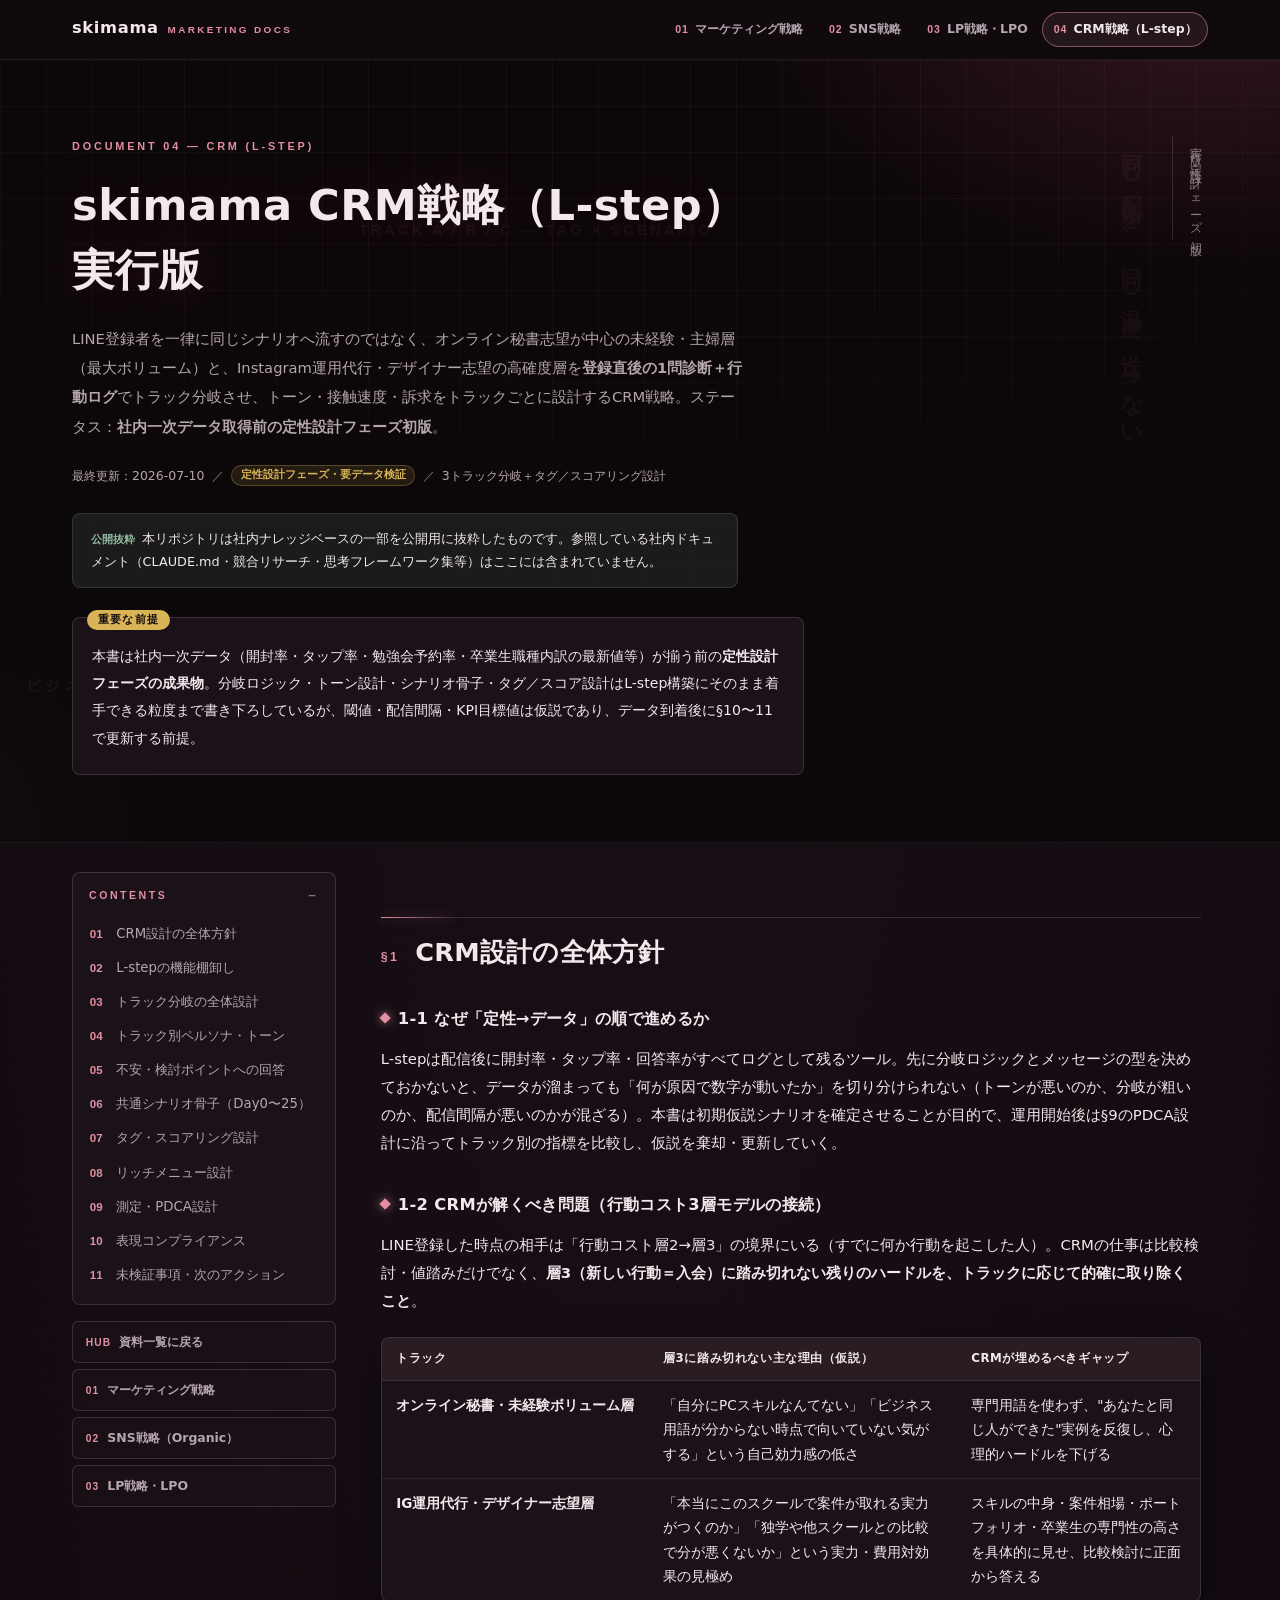
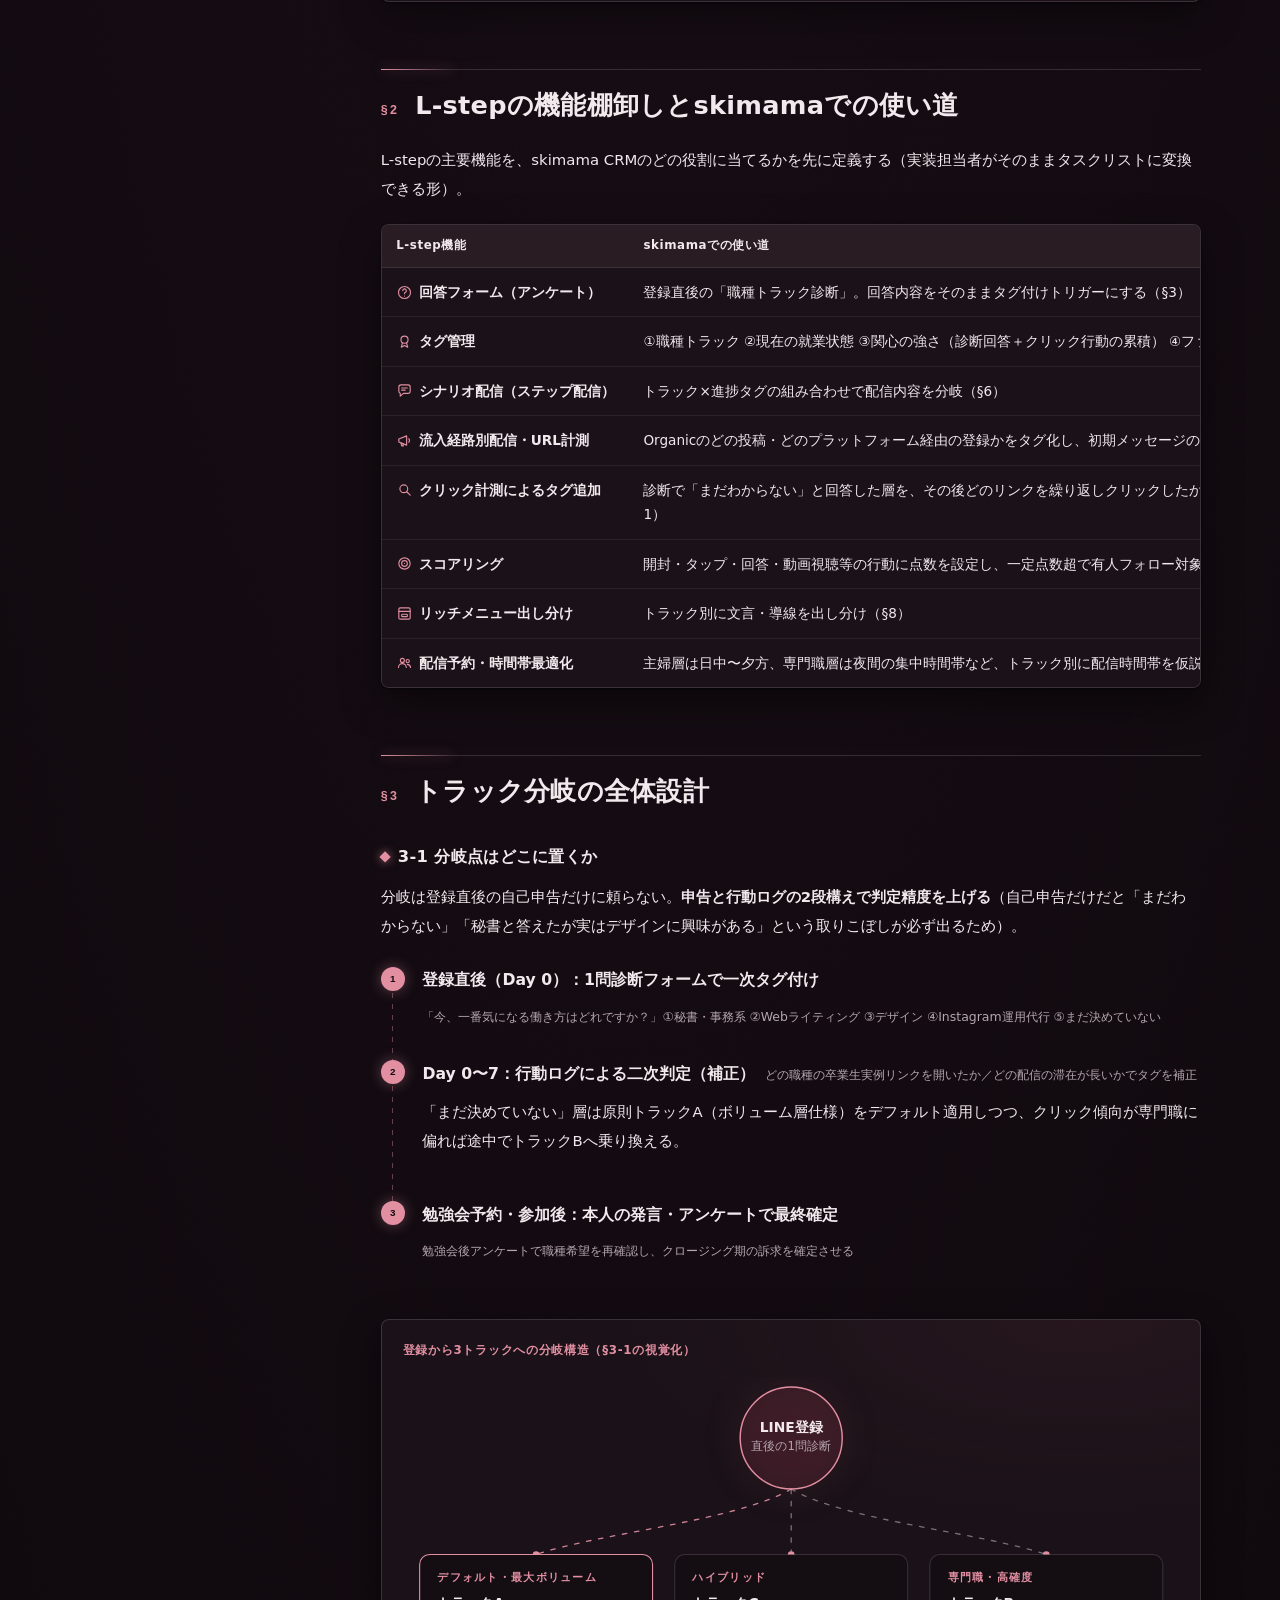
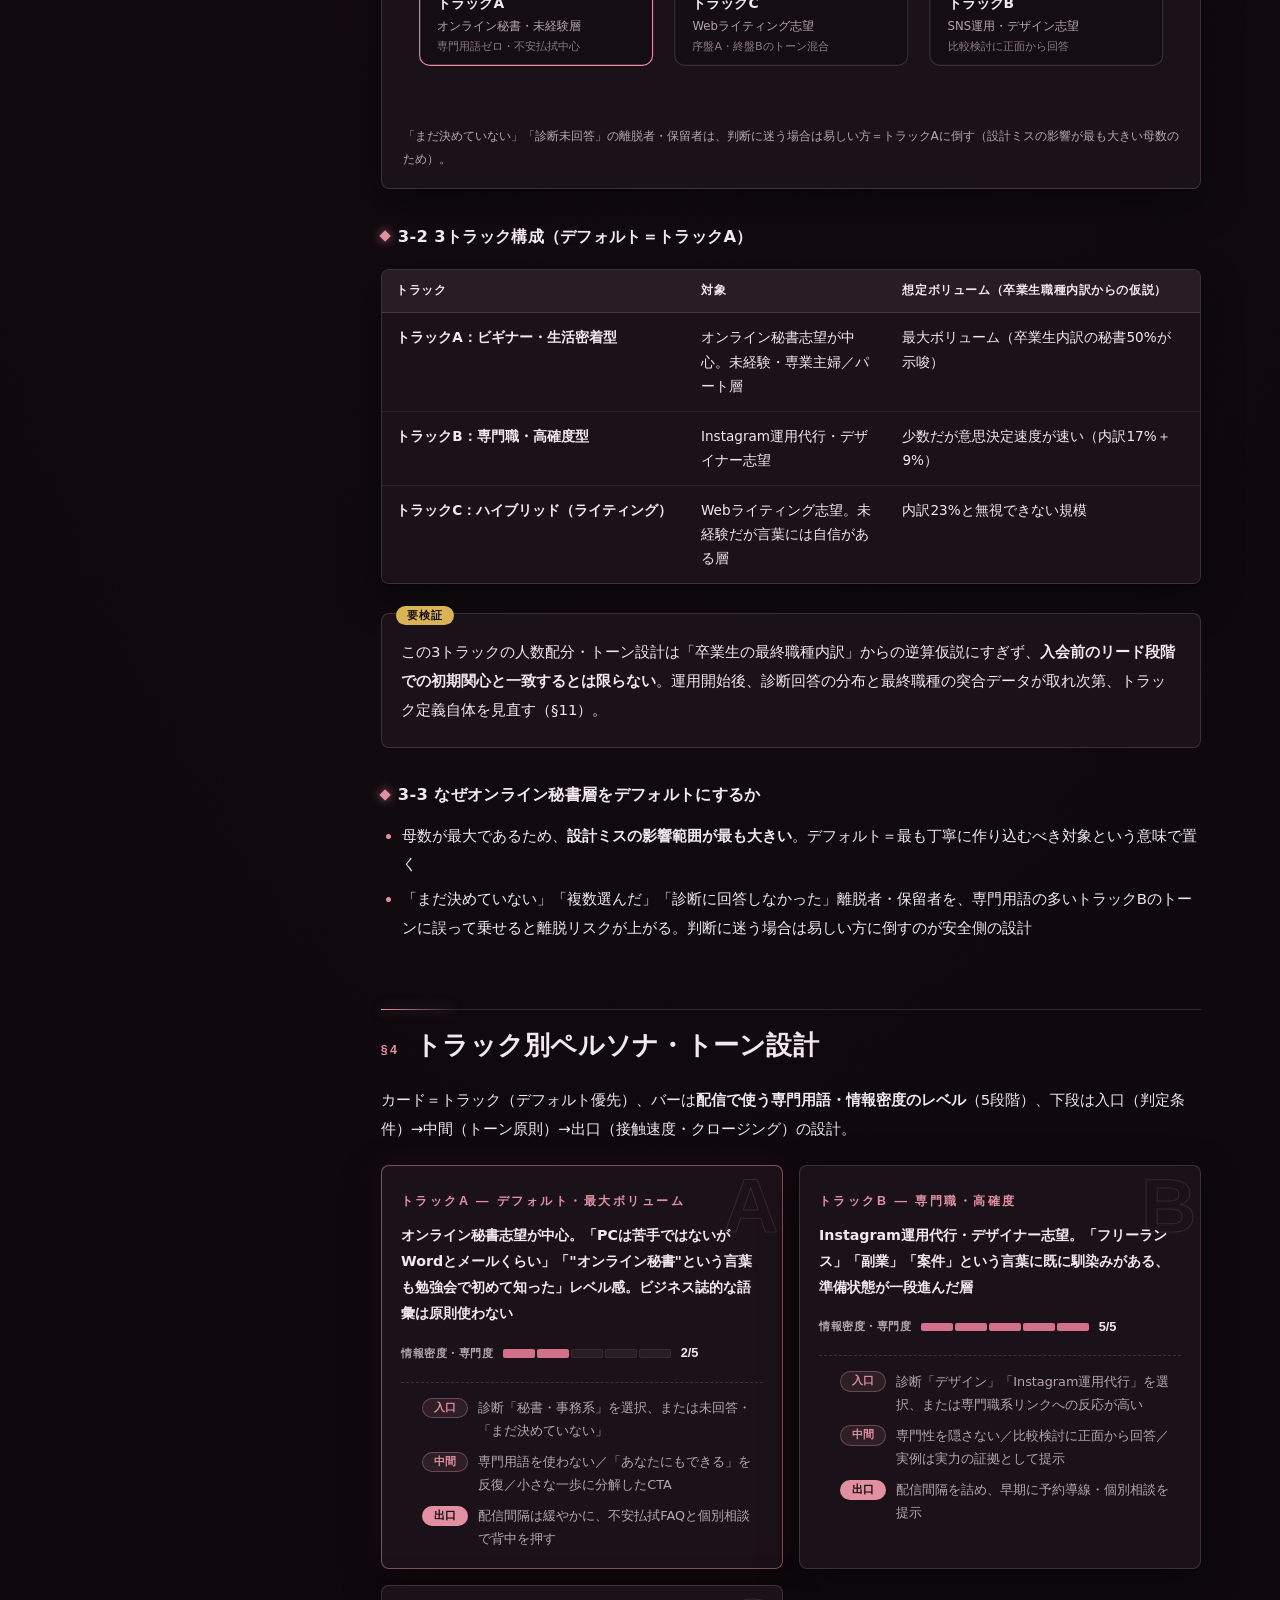
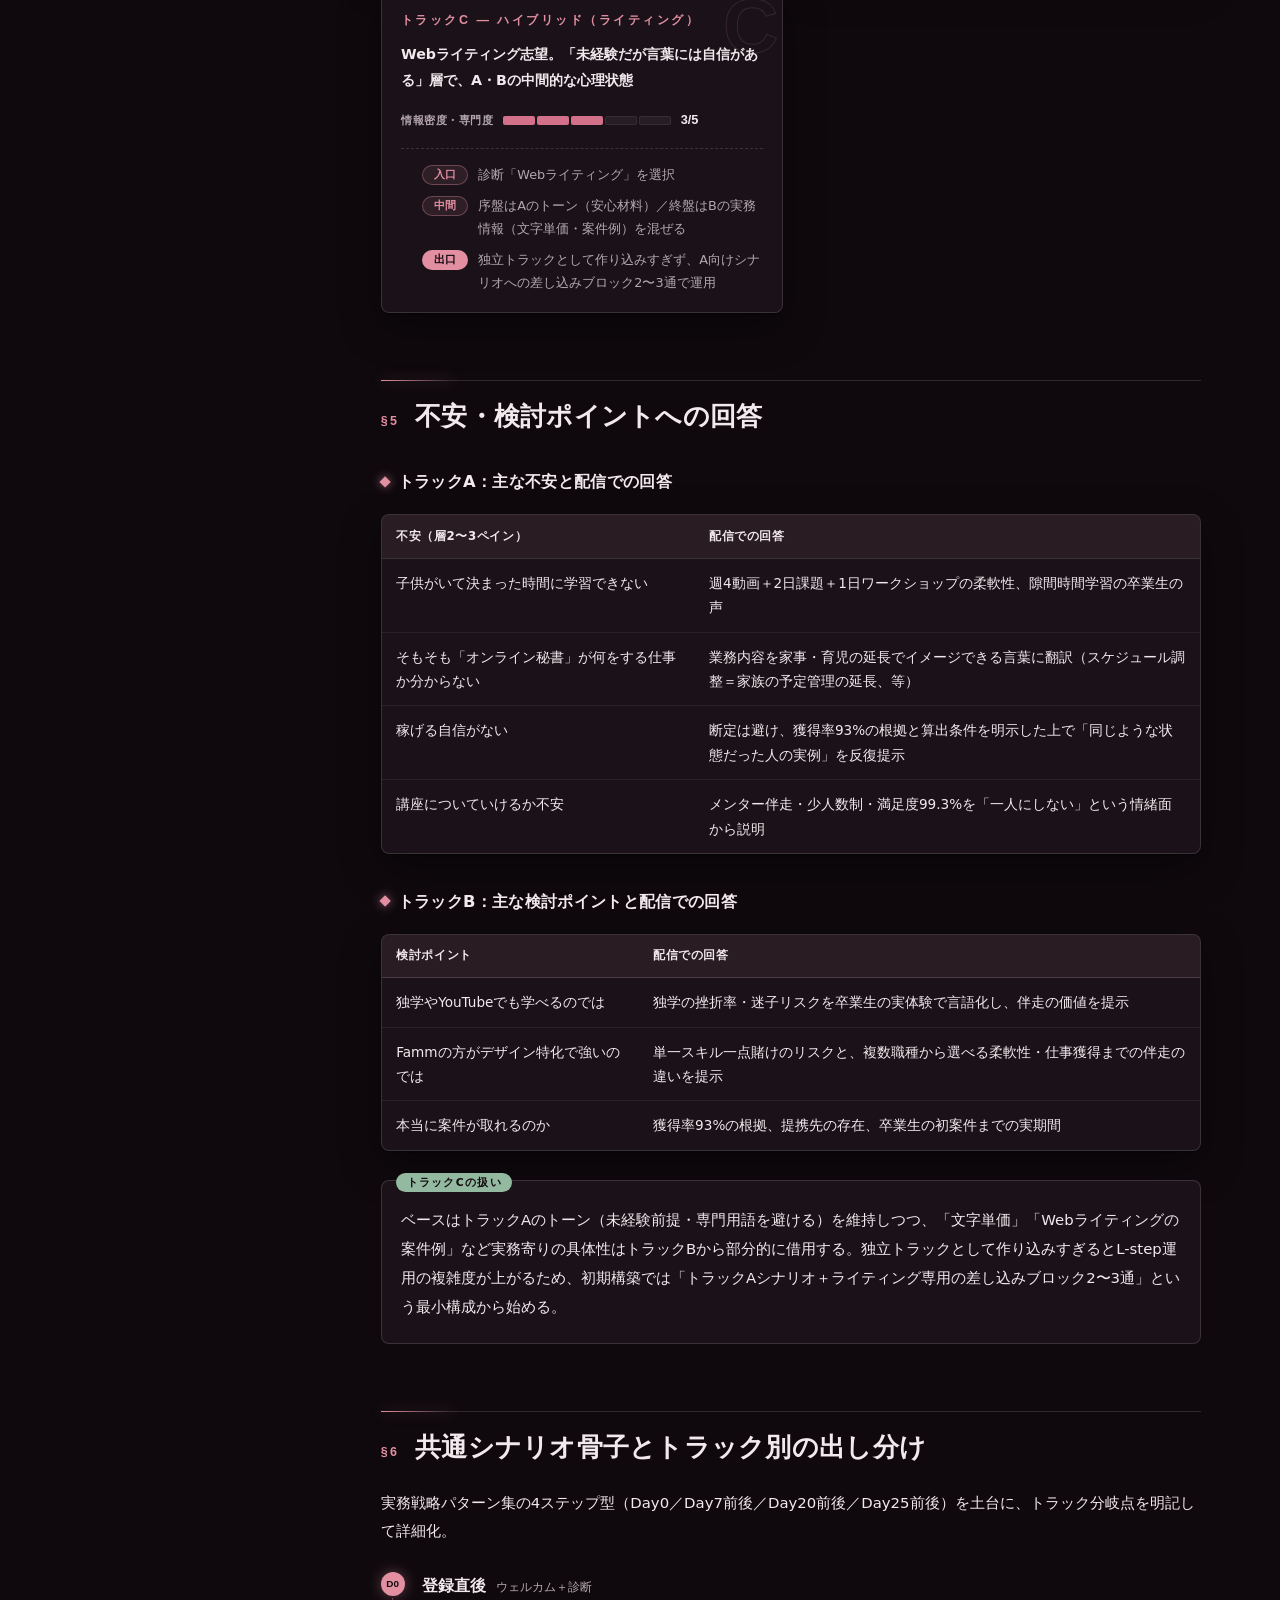
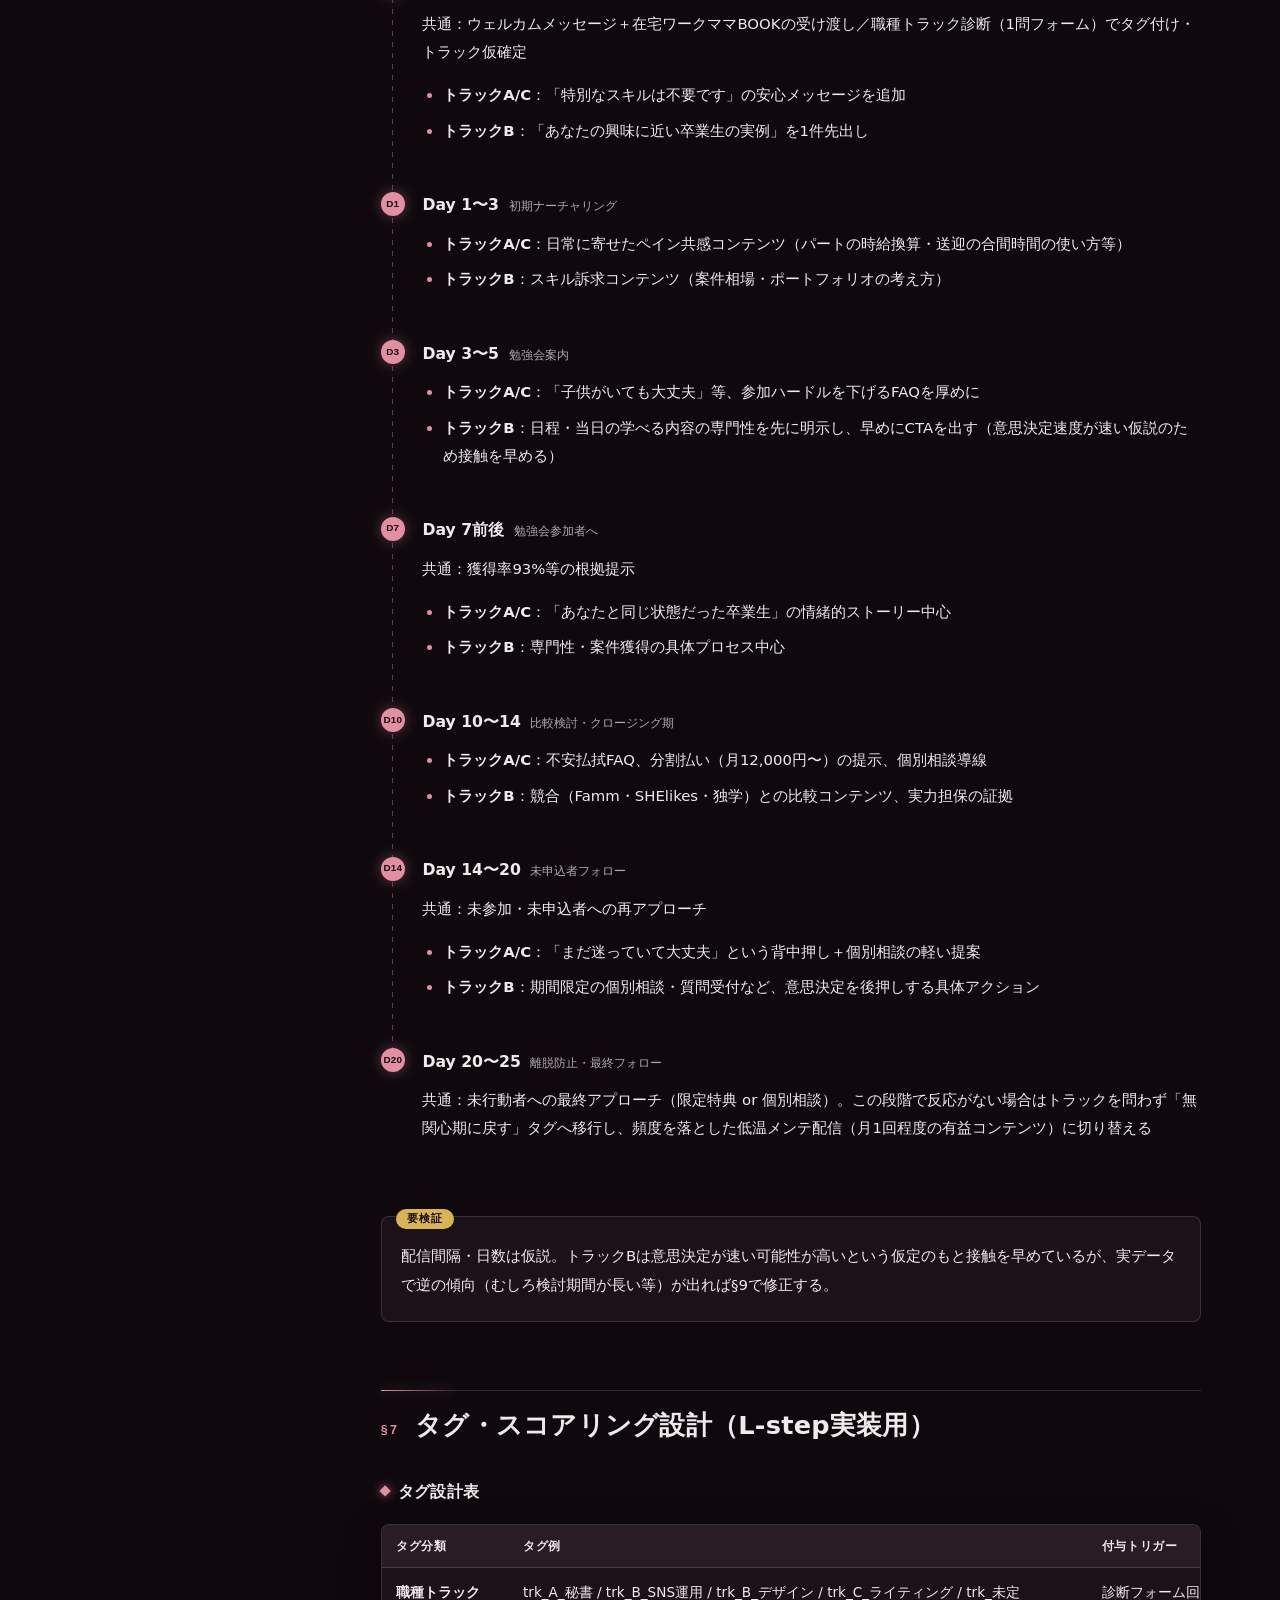
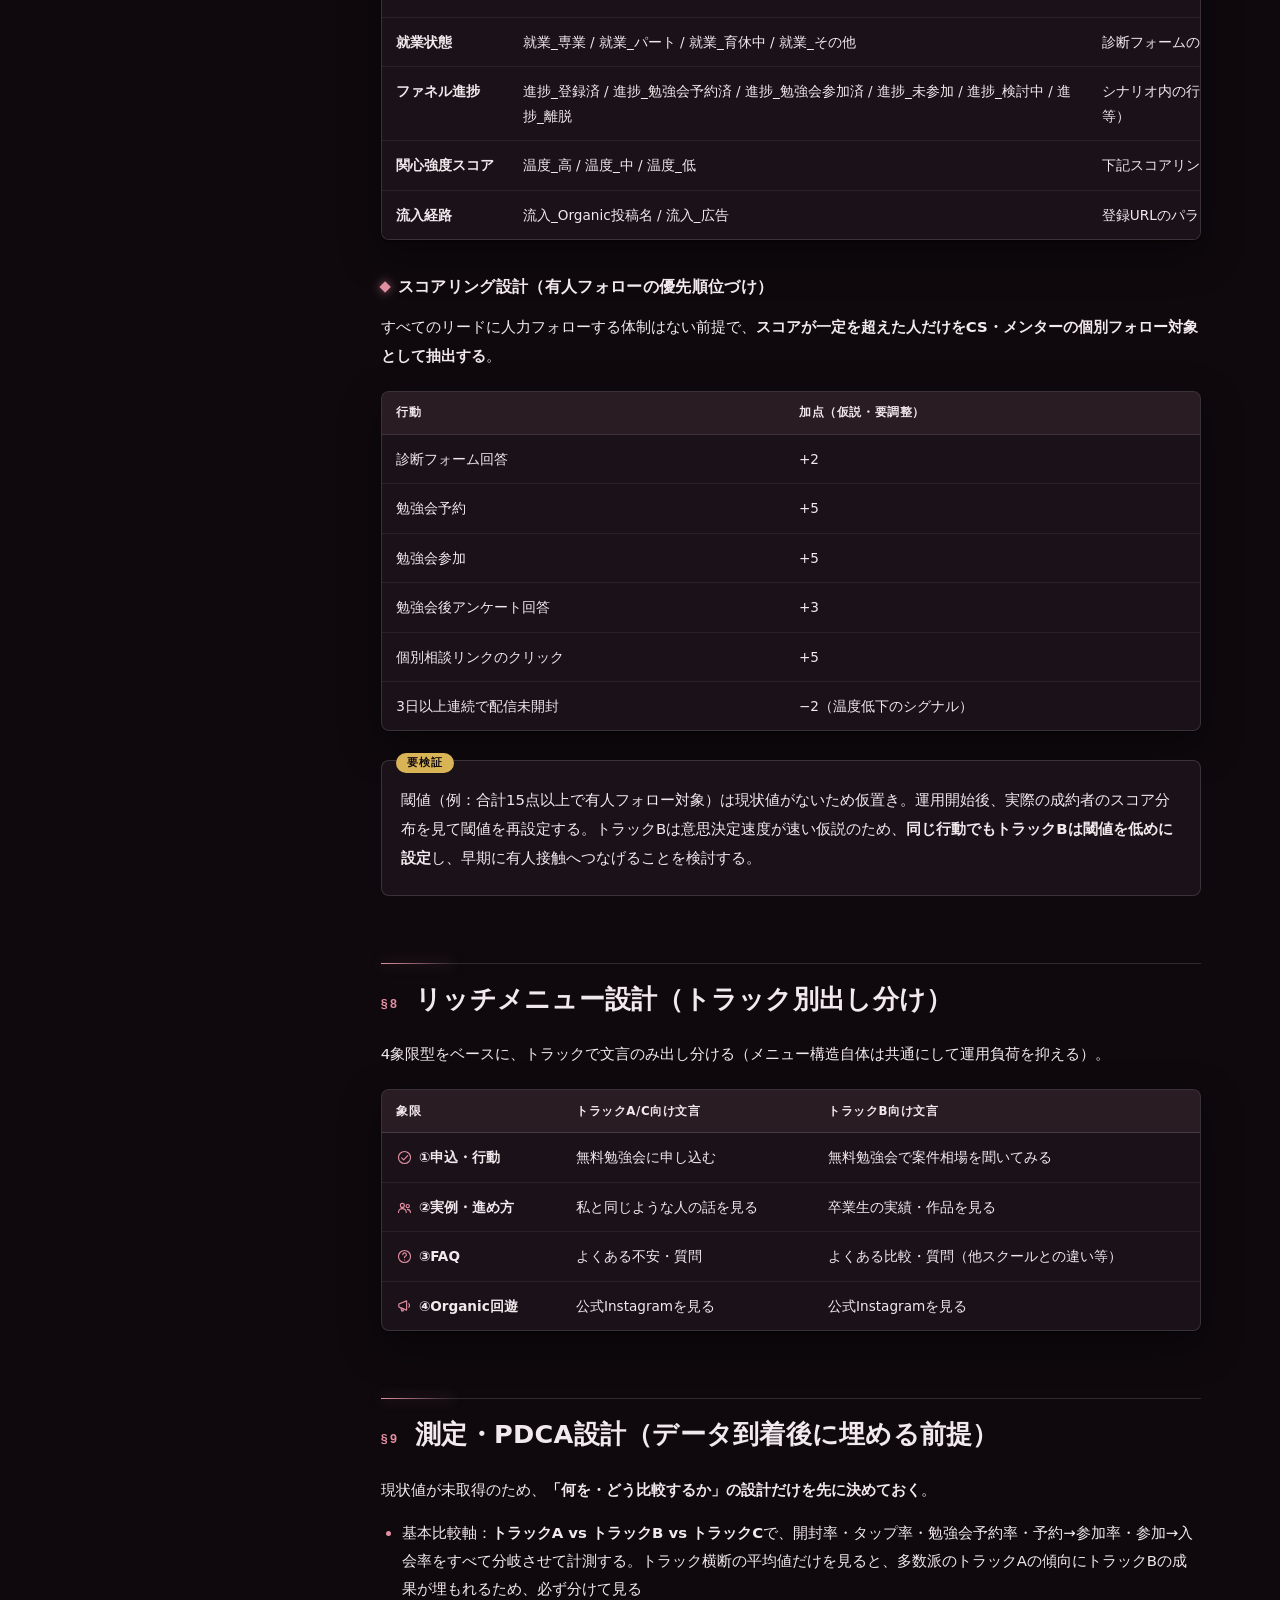
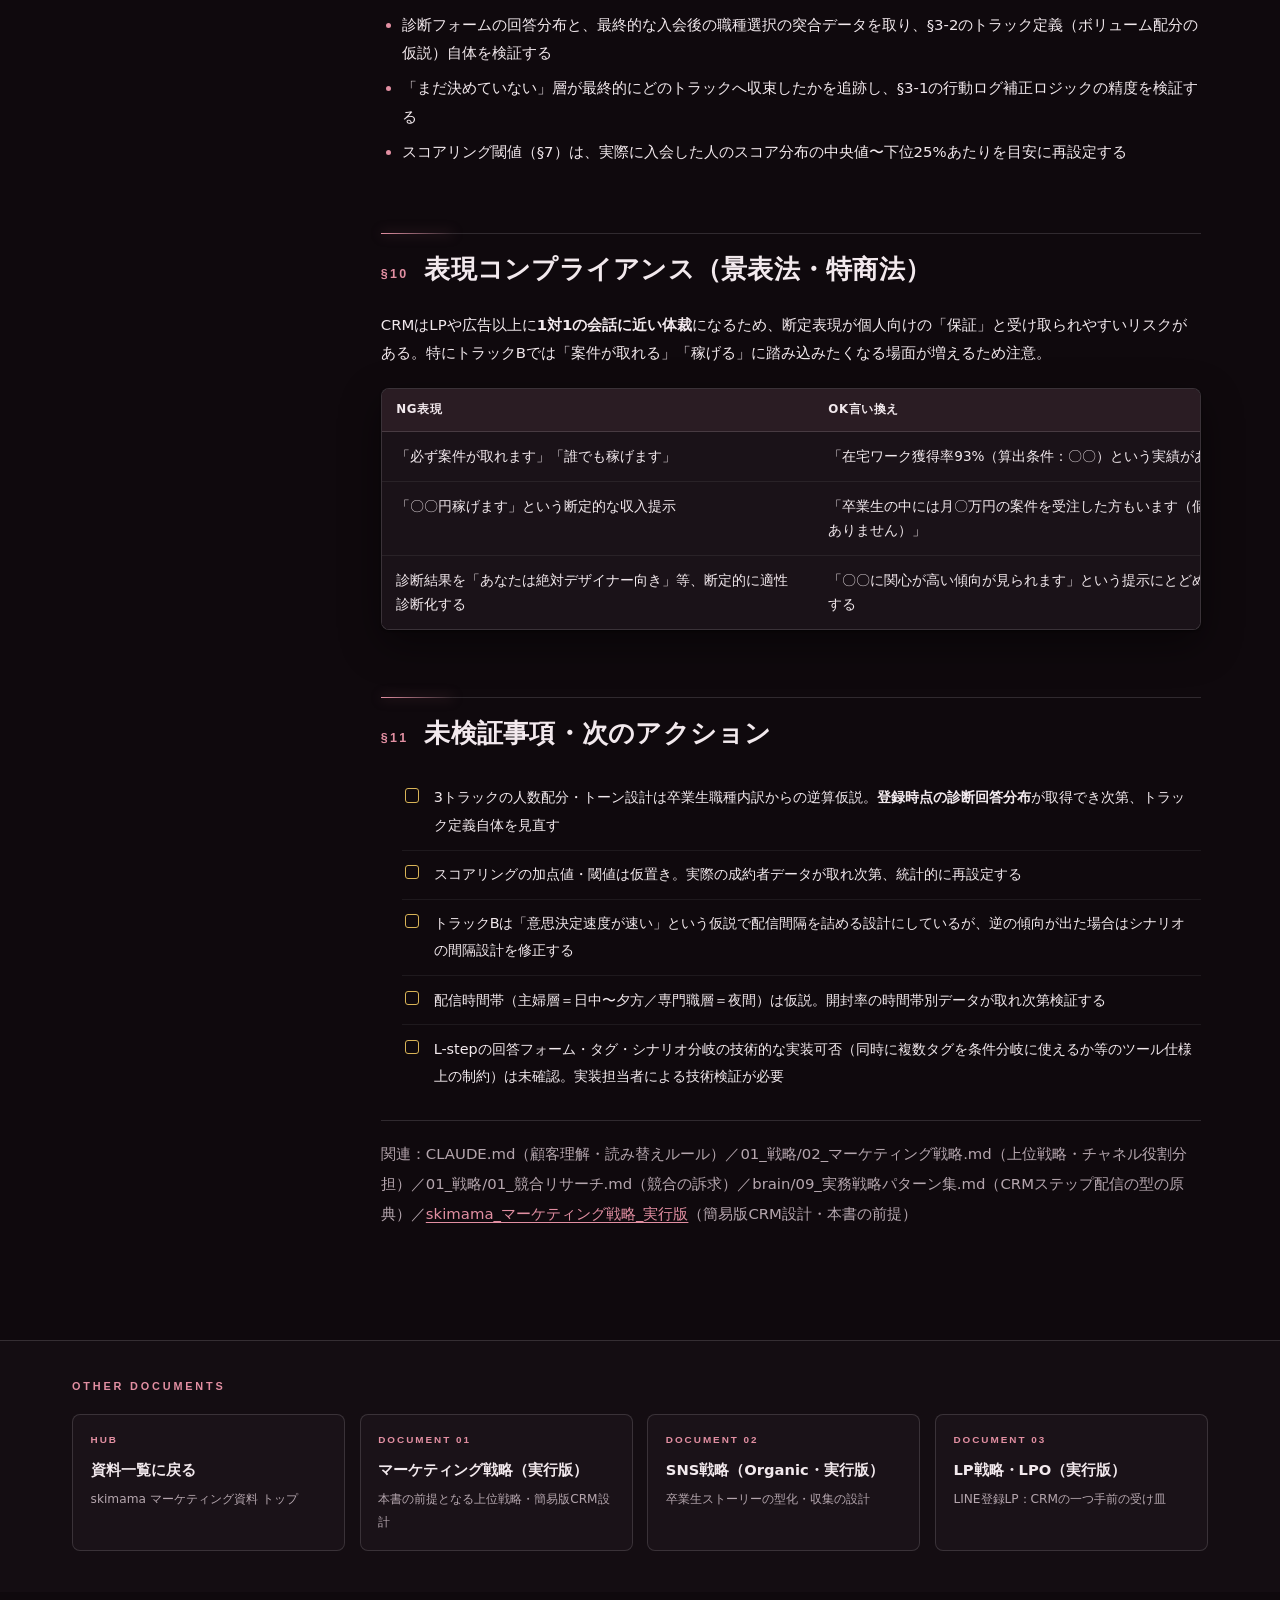
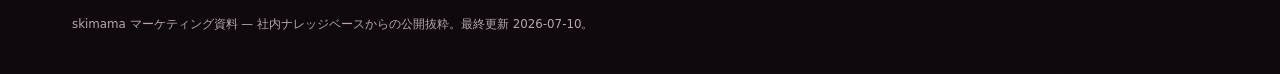
==== skimama_CRM戦略_実行版.html @ 6603b6f2 "CRM戦略（L-step）ドキュメントを追加、ハブを4ドキュメント構成に更新 職種トラック（オンライン秘書ボリューム層／専門職・高確度層／ライティング ハイブリッド）分岐によるCRM設計をMarkdo" ====
<!doctype html>
<html lang="ja">
<head>
<meta charset="utf-8">
<meta name="viewport" content="width=device-width, initial-scale=1">
<meta name="color-scheme" content="dark">
<title>skimama CRM戦略（L-step）｜実行版</title>
<meta name="description" content="skimamaのCRM戦略（L-step・実行版）。オンライン秘書志望のボリューム層とInstagram運用代行・デザイナー志望の高確度層をトラック分岐させるタグ・シナリオ・スコアリング設計をまとめた公開資料。">
<link rel="stylesheet" href="style.css">
<script src="app.js" defer></script>
</head>
<body>
<a class="skip" href="#content">本文へスキップ</a>

<svg class="icon-defs" xmlns="http://www.w3.org/2000/svg" aria-hidden="true" focusable="false">
  <symbol id="i-megaphone" viewBox="0 0 24 24"><path d="M4 10v4l11 4.5v-13L4 10z"/><path d="M18 9.5a3.5 3.5 0 0 1 0 5"/><path d="M7 15l1 4.5h2.4l-.8-3.6"/></symbol>
  <symbol id="i-person" viewBox="0 0 24 24"><circle cx="12" cy="8" r="3.3"/><path d="M5.5 19.5a6.5 6.5 0 0 1 13 0"/></symbol>
  <symbol id="i-chat" viewBox="0 0 24 24"><path d="M4 7a3 3 0 0 1 3-3h10a3 3 0 0 1 3 3v6a3 3 0 0 1-3 3h-6.5L6 20v-4.2A3 3 0 0 1 4 13V7z"/><path d="M8 8.5h8M8 11.5h5"/></symbol>
  <symbol id="i-people" viewBox="0 0 24 24"><circle cx="9" cy="9" r="2.8"/><path d="M3.5 19a5.5 5.5 0 0 1 11 0"/><circle cx="16.5" cy="10" r="2.3"/><path d="M16 14.7a4.8 4.8 0 0 1 4.5 4.3"/></symbol>
  <symbol id="i-check" viewBox="0 0 24 24"><circle cx="12" cy="12" r="8.5"/><path d="M8 12.5l2.8 2.8L16.5 9.2"/></symbol>
  <symbol id="i-book" viewBox="0 0 24 24"><path d="M4 19.5V6a2 2 0 0 1 2-2h13.5v15.5H6.5A2.5 2.5 0 0 0 4 22v-2.5z"/><path d="M4 19.5A2.5 2.5 0 0 1 6.5 17h13"/><path d="M9 8h7"/></symbol>
  <symbol id="i-zap" viewBox="0 0 24 24"><path d="M13 3 6.5 13.5h4.5L10 21l7-11h-5l1-7z"/></symbol>
  <symbol id="i-bulb" viewBox="0 0 24 24"><path d="M8.4 14.2a5.6 5.6 0 1 1 7.2 0c-.9.8-1.4 1.6-1.6 2.8h-4c-.2-1.2-.7-2-1.6-2.8z"/><path d="M10 20h4"/></symbol>
  <symbol id="i-badge" viewBox="0 0 24 24"><circle cx="12" cy="9.5" r="5"/><path d="M9.2 13.7 7.5 20l4.5-2.4L16.5 20l-1.7-6.3"/></symbol>
  <symbol id="i-heart" viewBox="0 0 24 24"><path d="M20.8 8.6a4.6 4.6 0 0 0-7.8-3.3L12 6.3l-1-1a4.6 4.6 0 1 0-6.5 6.5l1 1 6.5 6.5 6.5-6.5 1-1a4.6 4.6 0 0 0 1.3-3.2z"/></symbol>
  <symbol id="i-refresh" viewBox="0 0 24 24"><path d="M19 12a7 7 0 1 1-2.1-5"/><path d="M19.5 4.5v3.2h-3.2"/></symbol>
  <symbol id="i-question" viewBox="0 0 24 24"><circle cx="12" cy="12" r="8.5"/><path d="M9.6 9.4a2.5 2.5 0 1 1 3.7 2.2c-.8.4-1.3.9-1.3 1.8v.3"/><path d="M12 16.9h0"/></symbol>
  <symbol id="i-target" viewBox="0 0 24 24"><circle cx="12" cy="12" r="8"/><circle cx="12" cy="12" r="4"/><path d="M12 12h0"/></symbol>
  <symbol id="i-layout" viewBox="0 0 24 24"><rect x="4" y="4" width="16" height="16" rx="2"/><path d="M4 9h16"/><rect x="8" y="13" width="8" height="3.5" rx="1"/></symbol>
  <symbol id="i-search" viewBox="0 0 24 24"><circle cx="11" cy="11" r="5.5"/><path d="M15.2 15.2 20 20"/></symbol>
  <symbol id="i-alert" viewBox="0 0 24 24"><path d="M12 4.5 3 19.5h18L12 4.5z"/><path d="M12 10.5v4"/><path d="M12 17.3h0"/></symbol>
  <symbol id="i-swap" viewBox="0 0 24 24"><path d="M4 8.5h13m0 0-3.2-3.2M17 8.5l-3.2 3.2"/><path d="M20 15.5H7m0 0 3.2-3.2M7 15.5l3.2 3.2"/></symbol>
</svg>

<header class="topbar">
  <div class="topbar-inner">
    <a class="brand" href="index.html">skimama <span class="en">Marketing Docs</span></a>
    <nav class="topbar-docs" aria-label="ドキュメント">
      <a href="skimama_マーケティング戦略_実行版.html"><i>01</i>マーケティング戦略</a>
      <a href="skimama_SNS戦略_実行版.html"><i>02</i>SNS戦略</a>
      <a href="skimama_LP戦略_実行版.html"><i>03</i>LP戦略・LPO</a>
      <a href="skimama_CRM戦略_実行版.html" aria-current="page"><i>04</i>CRM戦略（L-step）</a>
    </nav>
  </div>
</header>

<div class="doc-hero">
  <div class="amb" aria-hidden="true">
    <span class="v lg" style="top:10%;right:10%;">同じ配信を、同じ温度で送らない</span>
    <span style="bottom:18%;left:2%;">ビジネスという言葉に、まだ距離がある人へ</span>
    <span class="num" style="top:20%;left:28%;">TRACK A / B / C — TAG × SCENARIO</span>
  </div>
  <div class="doc-hero-inner hero-load">
    <span class="doc-vertical" aria-hidden="true">実行版・定性設計フェーズ初版</span>
    <p class="kicker">Document 04 — CRM (L-step)</p>
    <h1>skimama CRM戦略（L-step）<br>実行版</h1>
    <p class="doc-lede">LINE登録者を一律に同じシナリオへ流すのではなく、オンライン秘書志望が中心の未経験・主婦層（最大ボリューム）と、Instagram運用代行・デザイナー志望の高確度層を<strong>登録直後の1問診断＋行動ログ</strong>でトラック分岐させ、トーン・接触速度・訴求をトラックごとに設計するCRM戦略。ステータス：<strong>社内一次データ取得前の定性設計フェーズ初版</strong>。</p>
    <div class="meta-row">
      <span>最終更新：2026-07-10</span><span class="sep">／</span>
      <span class="hypo">定性設計フェーズ・要データ検証</span><span class="sep">／</span>
      <span>3トラック分岐＋タグ／スコアリング設計</span>
    </div>
    <div class="notice">本リポジトリは社内ナレッジベースの一部を公開用に抜粋したものです。参照している社内ドキュメント（CLAUDE.md・競合リサーチ・思考フレームワーク集等）はここには含まれていません。</div>
    <div class="callout amber" style="max-width:52em;">
      <span class="co-label">重要な前提</span>
      <p>本書は社内一次データ（開封率・タップ率・勉強会予約率・卒業生職種内訳の最新値等）が揃う前の<strong>定性設計フェーズの成果物</strong>。分岐ロジック・トーン設計・シナリオ骨子・タグ／スコア設計はL-step構築にそのまま着手できる粒度まで書き下ろしているが、閾値・配信間隔・KPI目標値は仮説であり、データ到着後に§10〜11で更新する前提。</p>
    </div>
  </div>
</div>

<div class="layout">
  <aside class="rail">
    <details class="toc-box">
      <summary>Contents</summary>
      <nav class="toc" aria-label="目次">
        <a href="#s1"><b>01</b>CRM設計の全体方針</a>
        <a href="#s2"><b>02</b>L-stepの機能棚卸し</a>
        <a href="#s3"><b>03</b>トラック分岐の全体設計</a>
        <a href="#s4"><b>04</b>トラック別ペルソナ・トーン</a>
        <a href="#s5"><b>05</b>不安・検討ポイントへの回答</a>
        <a href="#s6"><b>06</b>共通シナリオ骨子（Day0〜25）</a>
        <a href="#s7"><b>07</b>タグ・スコアリング設計</a>
        <a href="#s8"><b>08</b>リッチメニュー設計</a>
        <a href="#s9"><b>09</b>測定・PDCA設計</a>
        <a href="#s10"><b>10</b>表現コンプライアンス</a>
        <a href="#s11"><b>11</b>未検証事項・次のアクション</a>
      </nav>
    </details>
    <div class="rail-links">
      <a href="index.html"><i>HUB</i>資料一覧に戻る</a>
      <a href="skimama_マーケティング戦略_実行版.html"><i>01</i>マーケティング戦略</a>
      <a href="skimama_SNS戦略_実行版.html"><i>02</i>SNS戦略（Organic）</a>
      <a href="skimama_LP戦略_実行版.html"><i>03</i>LP戦略・LPO</a>
    </div>
  </aside>

  <main id="content" class="content">

    <section class="sec fx" id="s1">
      <div class="sec-head"><span class="no">§1</span><h2>CRM設計の全体方針</h2></div>

      <h3>1-1 なぜ「定性→データ」の順で進めるか</h3>
      <p>L-stepは配信後に開封率・タップ率・回答率がすべてログとして残るツール。先に分岐ロジックとメッセージの型を決めておかないと、データが溜まっても「何が原因で数字が動いたか」を切り分けられない（トーンが悪いのか、分岐が粗いのか、配信間隔が悪いのかが混ざる）。本書は初期仮説シナリオを確定させることが目的で、運用開始後は§9のPDCA設計に沿ってトラック別の指標を比較し、仮説を棄却・更新していく。</p>

      <h3>1-2 CRMが解くべき問題（行動コスト3層モデルの接続）</h3>
      <p>LINE登録した時点の相手は「行動コスト層2→層3」の境界にいる（すでに何か行動を起こした人）。CRMの仕事は比較検討・値踏みだけでなく、<strong>層3（新しい行動＝入会）に踏み切れない残りのハードルを、トラックに応じて的確に取り除くこと</strong>。</p>
      <div class="twrap mid">
        <table>
          <thead>
            <tr><th>トラック</th><th>層3に踏み切れない主な理由（仮説）</th><th>CRMが埋めるべきギャップ</th></tr>
          </thead>
          <tbody>
            <tr><td class="rowh">オンライン秘書・未経験ボリューム層</td><td>「自分にPCスキルなんてない」「ビジネス用語が分からない時点で向いていない気がする」という自己効力感の低さ</td><td>専門用語を使わず、"あなたと同じ人ができた"実例を反復し、心理的ハードルを下げる</td></tr>
            <tr><td class="rowh">IG運用代行・デザイナー志望層</td><td>「本当にこのスクールで案件が取れる実力がつくのか」「独学や他スクールとの比較で分が悪くないか」という実力・費用対効果の見極め</td><td>スキルの中身・案件相場・ポートフォリオ・卒業生の専門性の高さを具体的に見せ、比較検討に正面から答える</td></tr>
          </tbody>
        </table>
      </div>
    </section>

    <section class="sec fx" id="s2">
      <div class="sec-head"><span class="no">§2</span><h2>L-stepの機能棚卸しとskimamaでの使い道</h2></div>
      <p>L-stepの主要機能を、skimama CRMのどの役割に当てるかを先に定義する（実装担当者がそのままタスクリストに変換できる形）。</p>
      <div class="twrap wide">
        <table>
          <thead>
            <tr><th>L-step機能</th><th>skimamaでの使い道</th></tr>
          </thead>
          <tbody>
            <tr><td class="rowh"><svg class="ico ti" aria-hidden="true"><use href="#i-question"/></svg>回答フォーム（アンケート）</td><td>登録直後の「職種トラック診断」。回答内容をそのままタグ付けトリガーにする（§3）</td></tr>
            <tr><td class="rowh"><svg class="ico ti" aria-hidden="true"><use href="#i-badge"/></svg>タグ管理</td><td>①職種トラック ②現在の就業状態 ③関心の強さ（診断回答＋クリック行動の累積） ④ファネル進捗を掛け合わせて管理</td></tr>
            <tr><td class="rowh"><svg class="ico ti" aria-hidden="true"><use href="#i-chat"/></svg>シナリオ配信（ステップ配信）</td><td>トラック×進捗タグの組み合わせで配信内容を分岐（§6）</td></tr>
            <tr><td class="rowh"><svg class="ico ti" aria-hidden="true"><use href="#i-megaphone"/></svg>流入経路別配信・URL計測</td><td>Organicのどの投稿・どのプラットフォーム経由の登録かをタグ化し、初期メッセージの温度感を微調整</td></tr>
            <tr><td class="rowh"><svg class="ico ti" aria-hidden="true"><use href="#i-search"/></svg>クリック計測によるタグ追加</td><td>診断で「まだわからない」と回答した層を、その後どのリンクを繰り返しクリックしたかで後追いトラック判定する（§3-1）</td></tr>
            <tr><td class="rowh"><svg class="ico ti" aria-hidden="true"><use href="#i-target"/></svg>スコアリング</td><td>開封・タップ・回答・動画視聴等の行動に点数を設定し、一定点数超で有人フォロー対象として抽出（§7）</td></tr>
            <tr><td class="rowh"><svg class="ico ti" aria-hidden="true"><use href="#i-layout"/></svg>リッチメニュー出し分け</td><td>トラック別に文言・導線を出し分け（§8）</td></tr>
            <tr><td class="rowh"><svg class="ico ti" aria-hidden="true"><use href="#i-people"/></svg>配信予約・時間帯最適化</td><td>主婦層は日中〜夕方、専門職層は夜間の集中時間帯など、トラック別に配信時間帯を仮説設定し検証（§9）</td></tr>
          </tbody>
        </table>
      </div>
    </section>

    <section class="sec fx" id="s3">
      <div class="sec-head"><span class="no">§3</span><h2>トラック分岐の全体設計</h2></div>

      <h3>3-1 分岐点はどこに置くか</h3>
      <p>分岐は登録直後の自己申告だけに頼らない。<strong>申告と行動ログの2段構えで判定精度を上げる</strong>（自己申告だけだと「まだわからない」「秘書と答えたが実はデザインに興味がある」という取りこぼしが必ず出るため）。</p>
      <div class="steps">
        <div class="step">
          <span class="step-no" aria-hidden="true">1</span>
          <p class="step-title">登録直後（Day 0）：1問診断フォームで一次タグ付け<span class="aim">「今、一番気になる働き方はどれですか？」①秘書・事務系 ②Webライティング ③デザイン ④Instagram運用代行 ⑤まだ決めていない</span></p>
        </div>
        <div class="step">
          <span class="step-no" aria-hidden="true">2</span>
          <p class="step-title">Day 0〜7：行動ログによる二次判定（補正）<span class="aim">どの職種の卒業生実例リンクを開いたか／どの配信の滞在が長いかでタグを補正</span></p>
          <div class="step-body"><p>「まだ決めていない」層は原則トラックA（ボリューム層仕様）をデフォルト適用しつつ、クリック傾向が専門職に偏れば途中でトラックBへ乗り換える。</p></div>
        </div>
        <div class="step">
          <span class="step-no" aria-hidden="true">3</span>
          <p class="step-title">勉強会予約・参加後：本人の発言・アンケートで最終確定<span class="aim">勉強会後アンケートで職種希望を再確認し、クロージング期の訴求を確定させる</span></p>
        </div>
      </div>

      <figure class="fig">
        <figcaption class="fig-cap">登録から3トラックへの分岐構造（§3-1の視覚化）</figcaption>
        <div class="chart-scroll">
          <svg class="chart" viewBox="0 0 700 300" role="img" aria-label="中心の「LINE登録直後の1問診断」から3つのトラックへ分岐する図。左：トラックA（デフォルト・最大ボリューム、オンライン秘書・未経験層）。中央：トラックC（ハイブリッド、Webライティング志望）。右：トラックB（専門職・高確度、SNS運用・デザイン志望）。">
            <title>登録直後の1問診断から3トラックへの分岐</title>
            <path class="nd-link hot flow" d="M350,101 C300,130 180,140 120,160"/>
            <path class="nd-link flow" d="M350,101 C350,130 350,140 350,160"/>
            <path class="nd-link flow" d="M350,101 C400,130 520,140 580,160"/>
            <circle class="nd-dot" cx="120" cy="160" r="3"/>
            <circle class="nd-dot" cx="350" cy="160" r="3"/>
            <circle class="nd-dot" cx="580" cy="160" r="3"/>
            <circle class="nd-center" cx="350" cy="55" r="46"/>
            <text x="350" y="50" text-anchor="middle" class="ct" style="font-size:12.5px;">LINE登録</text>
            <text x="350" y="66" text-anchor="middle" class="cs">直後の1問診断</text>
            <rect class="nd-box hot" x="15" y="160" width="210" height="100" rx="9"/>
            <text x="31" y="184" class="nd-tag">デフォルト・最大ボリューム</text>
            <text x="31" y="208" class="ct">トラックA</text>
            <text x="31" y="228" class="cs">オンライン秘書・未経験層</text>
            <text x="31" y="246" class="cf">専門用語ゼロ・不安払拭中心</text>
            <rect class="nd-box" x="245" y="160" width="210" height="100" rx="9"/>
            <text x="261" y="184" class="nd-tag">ハイブリッド</text>
            <text x="261" y="208" class="ct">トラックC</text>
            <text x="261" y="228" class="cs">Webライティング志望</text>
            <text x="261" y="246" class="cf">序盤A・終盤Bのトーン混合</text>
            <rect class="nd-box" x="475" y="160" width="210" height="100" rx="9"/>
            <text x="491" y="184" class="nd-tag">専門職・高確度</text>
            <text x="491" y="208" class="ct">トラックB</text>
            <text x="491" y="228" class="cs">SNS運用・デザイン志望</text>
            <text x="491" y="246" class="cf">比較検討に正面から回答</text>
          </svg>
        </div>
        <p class="fig-note">「まだ決めていない」「診断未回答」の離脱者・保留者は、判断に迷う場合は易しい方＝トラックAに倒す（設計ミスの影響が最も大きい母数のため）。</p>
      </figure>

      <h3>3-2 3トラック構成（デフォルト＝トラックA）</h3>
      <div class="twrap wide">
        <table>
          <thead>
            <tr><th>トラック</th><th>対象</th><th>想定ボリューム（卒業生職種内訳からの仮説）</th><th>位置づけ</th></tr>
          </thead>
          <tbody>
            <tr><td class="rowh">トラックA：ビギナー・生活密着型</td><td>オンライン秘書志望が中心。未経験・専業主婦／パート層</td><td>最大ボリューム（卒業生内訳の秘書50%が示唆）</td><td><strong>CRM全体のデフォルト仕様</strong>。診断未回答・「まだ決めていない」もここに初期配属</td></tr>
            <tr><td class="rowh">トラックB：専門職・高確度型</td><td>Instagram運用代行・デザイナー志望</td><td>少数だが意思決定速度が速い（内訳17%＋9%）</td><td>訴求の専門性・比較検討への回答を厚くする</td></tr>
            <tr><td class="rowh">トラックC：ハイブリッド（ライティング）</td><td>Webライティング志望。未経験だが言葉には自信がある層</td><td>内訳23%と無視できない規模</td><td>基本はAのトーン、実務訴求はBから借用（§6）</td></tr>
          </tbody>
        </table>
      </div>
      <div class="callout amber">
        <span class="co-label">要検証</span>
        <p>この3トラックの人数配分・トーン設計は「卒業生の最終職種内訳」からの逆算仮説にすぎず、<strong>入会前のリード段階での初期関心と一致するとは限らない</strong>。運用開始後、診断回答の分布と最終職種の突合データが取れ次第、トラック定義自体を見直す（§11）。</p>
      </div>

      <h3>3-3 なぜオンライン秘書層をデフォルトにするか</h3>
      <ul>
        <li>母数が最大であるため、<strong>設計ミスの影響範囲が最も大きい</strong>。デフォルト＝最も丁寧に作り込むべき対象という意味で置く</li>
        <li>「まだ決めていない」「複数選んだ」「診断に回答しなかった」離脱者・保留者を、専門用語の多いトラックBのトーンに誤って乗せると離脱リスクが上がる。判断に迷う場合は易しい方に倒すのが安全側の設計</li>
      </ul>
    </section>

    <section class="sec fx" id="s4">
      <div class="sec-head"><span class="no">§4</span><h2>トラック別ペルソナ・トーン設計</h2></div>
      <p>カード＝トラック（デフォルト優先）、バーは<strong>配信で使う専門用語・情報密度のレベル</strong>（5段階）、下段は入口（判定条件）→中間（トーン原則）→出口（接触速度・クロージング）の設計。</p>
      <div class="persona-grid">
        <article class="persona top">
          <span class="ps-ghost" aria-hidden="true">A</span>
          <span class="ps-rank">トラックA — デフォルト・最大ボリューム</span>
          <p class="ps-who">オンライン秘書志望が中心。「PCは苦手ではないがWordとメールくらい」「"オンライン秘書"という言葉も勉強会で初めて知った」レベル感。ビジネス誌的な語彙は原則使わない</p>
          <div class="ps-pain" role="img" aria-label="配信の専門用語・情報密度：5段階中2（易しい）">
            <span class="k" aria-hidden="true">情報密度・専門度</span>
            <span class="bar" aria-hidden="true"><i class="on"></i><i class="on"></i><i></i><i></i><i></i></span>
            <span class="v" aria-hidden="true">2/5</span>
          </div>
          <ol class="ps-route">
            <li><b>入口</b><span>診断「秘書・事務系」を選択、または未回答・「まだ決めていない」</span></li>
            <li><b>中間</b><span>専門用語を使わない／「あなたにもできる」を反復／小さな一歩に分解したCTA</span></li>
            <li><b>出口</b><span>配信間隔は緩やかに、不安払拭FAQと個別相談で背中を押す</span></li>
          </ol>
        </article>
        <article class="persona">
          <span class="ps-ghost" aria-hidden="true">B</span>
          <span class="ps-rank">トラックB — 専門職・高確度</span>
          <p class="ps-who">Instagram運用代行・デザイナー志望。「フリーランス」「副業」「案件」という言葉に既に馴染みがある、準備状態が一段進んだ層</p>
          <div class="ps-pain" role="img" aria-label="配信の専門用語・情報密度：5段階中5（専門的）">
            <span class="k" aria-hidden="true">情報密度・専門度</span>
            <span class="bar" aria-hidden="true"><i class="on"></i><i class="on"></i><i class="on"></i><i class="on"></i><i class="on"></i></span>
            <span class="v" aria-hidden="true">5/5</span>
          </div>
          <ol class="ps-route">
            <li><b>入口</b><span>診断「デザイン」「Instagram運用代行」を選択、または専門職系リンクへの反応が高い</span></li>
            <li><b>中間</b><span>専門性を隠さない／比較検討に正面から回答／実例は実力の証拠として提示</span></li>
            <li><b>出口</b><span>配信間隔を詰め、早期に予約導線・個別相談を提示</span></li>
          </ol>
        </article>
        <article class="persona">
          <span class="ps-ghost" aria-hidden="true">C</span>
          <span class="ps-rank">トラックC — ハイブリッド（ライティング）</span>
          <p class="ps-who">Webライティング志望。「未経験だが言葉には自信がある」層で、A・Bの中間的な心理状態</p>
          <div class="ps-pain" role="img" aria-label="配信の専門用語・情報密度：5段階中3（中程度）">
            <span class="k" aria-hidden="true">情報密度・専門度</span>
            <span class="bar" aria-hidden="true"><i class="on"></i><i class="on"></i><i class="on"></i><i></i><i></i></span>
            <span class="v" aria-hidden="true">3/5</span>
          </div>
          <ol class="ps-route">
            <li><b>入口</b><span>診断「Webライティング」を選択</span></li>
            <li><b>中間</b><span>序盤はAのトーン（安心材料）／終盤はBの実務情報（文字単価・案件例）を混ぜる</span></li>
            <li><b>出口</b><span>独立トラックとして作り込みすぎず、A向けシナリオへの差し込みブロック2〜3通で運用</span></li>
          </ol>
        </article>
      </div>
    </section>

    <section class="sec fx" id="s5">
      <div class="sec-head"><span class="no">§5</span><h2>不安・検討ポイントへの回答</h2></div>

      <h3>トラックA：主な不安と配信での回答</h3>
      <div class="twrap mid">
        <table>
          <thead><tr><th>不安（層2〜3ペイン）</th><th>配信での回答</th></tr></thead>
          <tbody>
            <tr><td>子供がいて決まった時間に学習できない</td><td>週4動画＋2日課題＋1日ワークショップの柔軟性、隙間時間学習の卒業生の声</td></tr>
            <tr><td>そもそも「オンライン秘書」が何をする仕事か分からない</td><td>業務内容を家事・育児の延長でイメージできる言葉に翻訳（スケジュール調整＝家族の予定管理の延長、等）</td></tr>
            <tr><td>稼げる自信がない</td><td>断定は避け、獲得率93%の根拠と算出条件を明示した上で「同じような状態だった人の実例」を反復提示</td></tr>
            <tr><td>講座についていけるか不安</td><td>メンター伴走・少人数制・満足度99.3%を「一人にしない」という情緒面から説明</td></tr>
          </tbody>
        </table>
      </div>

      <h3>トラックB：主な検討ポイントと配信での回答</h3>
      <div class="twrap mid">
        <table>
          <thead><tr><th>検討ポイント</th><th>配信での回答</th></tr></thead>
          <tbody>
            <tr><td>独学やYouTubeでも学べるのでは</td><td>独学の挫折率・迷子リスクを卒業生の実体験で言語化し、伴走の価値を提示</td></tr>
            <tr><td>Fammの方がデザイン特化で強いのでは</td><td>単一スキル一点賭けのリスクと、複数職種から選べる柔軟性・仕事獲得までの伴走の違いを提示</td></tr>
            <tr><td>本当に案件が取れるのか</td><td>獲得率93%の根拠、提携先の存在、卒業生の初案件までの実期間</td></tr>
          </tbody>
        </table>
      </div>

      <div class="callout">
        <span class="co-label">トラックCの扱い</span>
        <p>ベースはトラックAのトーン（未経験前提・専門用語を避ける）を維持しつつ、「文字単価」「Webライティングの案件例」など実務寄りの具体性はトラックBから部分的に借用する。独立トラックとして作り込みすぎるとL-step運用の複雑度が上がるため、初期構築では「トラックAシナリオ＋ライティング専用の差し込みブロック2〜3通」という最小構成から始める。</p>
      </div>
    </section>

    <section class="sec fx" id="s6">
      <div class="sec-head"><span class="no">§6</span><h2>共通シナリオ骨子とトラック別の出し分け</h2></div>
      <p>実務戦略パターン集の4ステップ型（Day0／Day7前後／Day20前後／Day25前後）を土台に、トラック分岐点を明記して詳細化。</p>
      <div class="steps">
        <div class="step">
          <span class="step-no" aria-hidden="true">D0</span>
          <p class="step-title">登録直後<span class="aim">ウェルカム＋診断</span></p>
          <div class="step-body">
            <p>共通：ウェルカムメッセージ＋在宅ワークママBOOKの受け渡し／職種トラック診断（1問フォーム）でタグ付け・トラック仮確定</p>
            <ul>
              <li><strong>トラックA/C</strong>：「特別なスキルは不要です」の安心メッセージを追加</li>
              <li><strong>トラックB</strong>：「あなたの興味に近い卒業生の実例」を1件先出し</li>
            </ul>
          </div>
        </div>
        <div class="step">
          <span class="step-no" aria-hidden="true">D1</span>
          <p class="step-title">Day 1〜3<span class="aim">初期ナーチャリング</span></p>
          <div class="step-body">
            <ul>
              <li><strong>トラックA/C</strong>：日常に寄せたペイン共感コンテンツ（パートの時給換算・送迎の合間時間の使い方等）</li>
              <li><strong>トラックB</strong>：スキル訴求コンテンツ（案件相場・ポートフォリオの考え方）</li>
            </ul>
          </div>
        </div>
        <div class="step">
          <span class="step-no" aria-hidden="true">D3</span>
          <p class="step-title">Day 3〜5<span class="aim">勉強会案内</span></p>
          <div class="step-body">
            <ul>
              <li><strong>トラックA/C</strong>：「子供がいても大丈夫」等、参加ハードルを下げるFAQを厚めに</li>
              <li><strong>トラックB</strong>：日程・当日の学べる内容の専門性を先に明示し、早めにCTAを出す（意思決定速度が速い仮説のため接触を早める）</li>
            </ul>
          </div>
        </div>
        <div class="step">
          <span class="step-no" aria-hidden="true">D7</span>
          <p class="step-title">Day 7前後<span class="aim">勉強会参加者へ</span></p>
          <div class="step-body">
            <p>共通：獲得率93%等の根拠提示</p>
            <ul>
              <li><strong>トラックA/C</strong>：「あなたと同じ状態だった卒業生」の情緒的ストーリー中心</li>
              <li><strong>トラックB</strong>：専門性・案件獲得の具体プロセス中心</li>
            </ul>
          </div>
        </div>
        <div class="step">
          <span class="step-no" aria-hidden="true">D10</span>
          <p class="step-title">Day 10〜14<span class="aim">比較検討・クロージング期</span></p>
          <div class="step-body">
            <ul>
              <li><strong>トラックA/C</strong>：不安払拭FAQ、分割払い（月12,000円〜）の提示、個別相談導線</li>
              <li><strong>トラックB</strong>：競合（Famm・SHElikes・独学）との比較コンテンツ、実力担保の証拠</li>
            </ul>
          </div>
        </div>
        <div class="step">
          <span class="step-no" aria-hidden="true">D14</span>
          <p class="step-title">Day 14〜20<span class="aim">未申込者フォロー</span></p>
          <div class="step-body">
            <p>共通：未参加・未申込者への再アプローチ</p>
            <ul>
              <li><strong>トラックA/C</strong>：「まだ迷っていて大丈夫」という背中押し＋個別相談の軽い提案</li>
              <li><strong>トラックB</strong>：期間限定の個別相談・質問受付など、意思決定を後押しする具体アクション</li>
            </ul>
          </div>
        </div>
        <div class="step">
          <span class="step-no" aria-hidden="true">D20</span>
          <p class="step-title">Day 20〜25<span class="aim">離脱防止・最終フォロー</span></p>
          <div class="step-body">
            <p>共通：未行動者への最終アプローチ（限定特典 or 個別相談）。この段階で反応がない場合はトラックを問わず「無関心期に戻す」タグへ移行し、頻度を落とした低温メンテ配信（月1回程度の有益コンテンツ）に切り替える</p>
          </div>
        </div>
      </div>
      <div class="callout amber">
        <span class="co-label">要検証</span>
        <p>配信間隔・日数は仮説。トラックBは意思決定が速い可能性が高いという仮定のもと接触を早めているが、実データで逆の傾向（むしろ検討期間が長い等）が出れば§9で修正する。</p>
      </div>
    </section>

    <section class="sec fx" id="s7">
      <div class="sec-head"><span class="no">§7</span><h2>タグ・スコアリング設計（L-step実装用）</h2></div>

      <h3>タグ設計表</h3>
      <div class="twrap wide">
        <table>
          <thead><tr><th>タグ分類</th><th>タグ例</th><th>付与トリガー</th></tr></thead>
          <tbody>
            <tr><td class="rowh">職種トラック</td><td>trk_A_秘書 / trk_B_SNS運用 / trk_B_デザイン / trk_C_ライティング / trk_未定</td><td>診断フォーム回答（初期）／行動ログ補正（§3-1）</td></tr>
            <tr><td class="rowh">就業状態</td><td>就業_専業 / 就業_パート / 就業_育休中 / 就業_その他</td><td>診断フォームの補助設問（任意項目）</td></tr>
            <tr><td class="rowh">ファネル進捗</td><td>進捗_登録済 / 進捗_勉強会予約済 / 進捗_勉強会参加済 / 進捗_未参加 / 進捗_検討中 / 進捗_離脱</td><td>シナリオ内の行動（予約リンククリック・参加確認等）</td></tr>
            <tr><td class="rowh">関心強度スコア</td><td>温度_高 / 温度_中 / 温度_低</td><td>下記スコアリング結果に応じて自動付与</td></tr>
            <tr><td class="rowh">流入経路</td><td>流入_Organic投稿名 / 流入_広告</td><td>登録URLのパラメータ計測</td></tr>
          </tbody>
        </table>
      </div>

      <h3>スコアリング設計（有人フォローの優先順位づけ）</h3>
      <p>すべてのリードに人力フォローする体制はない前提で、<strong>スコアが一定を超えた人だけをCS・メンターの個別フォロー対象として抽出する</strong>。</p>
      <div class="twrap mid">
        <table>
          <thead><tr><th>行動</th><th>加点（仮説・要調整）</th></tr></thead>
          <tbody>
            <tr><td>診断フォーム回答</td><td>+2</td></tr>
            <tr><td>勉強会予約</td><td>+5</td></tr>
            <tr><td>勉強会参加</td><td>+5</td></tr>
            <tr><td>勉強会後アンケート回答</td><td>+3</td></tr>
            <tr><td>個別相談リンクのクリック</td><td>+5</td></tr>
            <tr><td>3日以上連続で配信未開封</td><td>−2（温度低下のシグナル）</td></tr>
          </tbody>
        </table>
      </div>
      <div class="callout amber">
        <span class="co-label">要検証</span>
        <p>閾値（例：合計15点以上で有人フォロー対象）は現状値がないため仮置き。運用開始後、実際の成約者のスコア分布を見て閾値を再設定する。トラックBは意思決定速度が速い仮説のため、<strong>同じ行動でもトラックBは閾値を低めに設定</strong>し、早期に有人接触へつなげることを検討する。</p>
      </div>
    </section>

    <section class="sec fx" id="s8">
      <div class="sec-head"><span class="no">§8</span><h2>リッチメニュー設計（トラック別出し分け）</h2></div>
      <p>4象限型をベースに、トラックで文言のみ出し分ける（メニュー構造自体は共通にして運用負荷を抑える）。</p>
      <div class="twrap mid">
        <table>
          <thead><tr><th>象限</th><th>トラックA/C向け文言</th><th>トラックB向け文言</th></tr></thead>
          <tbody>
            <tr><td class="rowh"><svg class="ico ti" aria-hidden="true"><use href="#i-check"/></svg>①申込・行動</td><td>無料勉強会に申し込む</td><td>無料勉強会で案件相場を聞いてみる</td></tr>
            <tr><td class="rowh"><svg class="ico ti" aria-hidden="true"><use href="#i-people"/></svg>②実例・進め方</td><td>私と同じような人の話を見る</td><td>卒業生の実績・作品を見る</td></tr>
            <tr><td class="rowh"><svg class="ico ti" aria-hidden="true"><use href="#i-question"/></svg>③FAQ</td><td>よくある不安・質問</td><td>よくある比較・質問（他スクールとの違い等）</td></tr>
            <tr><td class="rowh"><svg class="ico ti" aria-hidden="true"><use href="#i-megaphone"/></svg>④Organic回遊</td><td>公式Instagramを見る</td><td>公式Instagramを見る</td></tr>
          </tbody>
        </table>
      </div>
    </section>

    <section class="sec fx" id="s9">
      <div class="sec-head"><span class="no">§9</span><h2>測定・PDCA設計（データ到着後に埋める前提）</h2></div>
      <p>現状値が未取得のため、<strong>「何を・どう比較するか」の設計だけを先に決めておく</strong>。</p>
      <ul>
        <li>基本比較軸：<strong>トラックA vs トラックB vs トラックC</strong>で、開封率・タップ率・勉強会予約率・予約→参加率・参加→入会率をすべて分岐させて計測する。トラック横断の平均値だけを見ると、多数派のトラックAの傾向にトラックBの成果が埋もれるため、必ず分けて見る</li>
        <li>診断フォームの回答分布と、最終的な入会後の職種選択の突合データを取り、§3-2のトラック定義（ボリューム配分の仮説）自体を検証する</li>
        <li>「まだ決めていない」層が最終的にどのトラックへ収束したかを追跡し、§3-1の行動ログ補正ロジックの精度を検証する</li>
        <li>スコアリング閾値（§7）は、実際に入会した人のスコア分布の中央値〜下位25%あたりを目安に再設定する</li>
      </ul>
    </section>

    <section class="sec fx" id="s10">
      <div class="sec-head"><span class="no">§10</span><h2>表現コンプライアンス（景表法・特商法）</h2></div>
      <p>CRMはLPや広告以上に<strong>1対1の会話に近い体裁</strong>になるため、断定表現が個人向けの「保証」と受け取られやすいリスクがある。特にトラックBでは「案件が取れる」「稼げる」に踏み込みたくなる場面が増えるため注意。</p>
      <div class="twrap wide">
        <table>
          <thead><tr><th>NG表現</th><th>OK言い換え</th></tr></thead>
          <tbody>
            <tr><td>「必ず案件が取れます」「誰でも稼げます」</td><td>「在宅ワーク獲得率93%（算出条件：〇〇）という実績があります」＋個別の実例提示</td></tr>
            <tr><td>「〇〇円稼げます」という断定的な収入提示</td><td>「卒業生の中には月〇万円の案件を受注した方もいます（個人の実績であり保証するものではありません）」</td></tr>
            <tr><td>診断結果を「あなたは絶対デザイナー向き」等、断定的に適性診断化する</td><td>「〇〇に関心が高い傾向が見られます」という提示にとどめ、最終選択は本人に委ねる文言にする</td></tr>
          </tbody>
        </table>
      </div>
    </section>

    <section class="sec fx" id="s11">
      <div class="sec-head"><span class="no">§11</span><h2>未検証事項・次のアクション</h2></div>
      <ul class="checklist">
        <li>3トラックの人数配分・トーン設計は卒業生職種内訳からの逆算仮説。<strong>登録時点の診断回答分布</strong>が取得でき次第、トラック定義自体を見直す</li>
        <li>スコアリングの加点値・閾値は仮置き。実際の成約者データが取れ次第、統計的に再設定する</li>
        <li>トラックBは「意思決定速度が速い」という仮説で配信間隔を詰める設計にしているが、逆の傾向が出た場合はシナリオの間隔設計を修正する</li>
        <li>配信時間帯（主婦層＝日中〜夕方／専門職層＝夜間）は仮説。開封率の時間帯別データが取れ次第検証する</li>
        <li>L-stepの回答フォーム・タグ・シナリオ分岐の技術的な実装可否（同時に複数タグを条件分岐に使えるか等のツール仕様上の制約）は未確認。実装担当者による技術検証が必要</li>
      </ul>
      <p class="related">関連：CLAUDE.md（顧客理解・読み替えルール）／01_戦略/02_マーケティング戦略.md（上位戦略・チャネル役割分担）／01_戦略/01_競合リサーチ.md（競合の訴求）／brain/09_実務戦略パターン集.md（CRMステップ配信の型の原典）／<a href="skimama_マーケティング戦略_実行版.html">skimama_マーケティング戦略_実行版</a>（簡易版CRM設計・本書の前提）</p>
    </section>

  </main>
</div>

<footer class="doc-nav">
  <div class="doc-nav-inner">
    <p class="kicker">Other Documents</p>
    <div class="doc-nav-grid">
      <a href="index.html"><i>Hub</i><span class="t">資料一覧に戻る</span><span class="d">skimama マーケティング資料 トップ</span></a>
      <a href="skimama_マーケティング戦略_実行版.html"><i>Document 01</i><span class="t">マーケティング戦略（実行版）</span><span class="d">本書の前提となる上位戦略・簡易版CRM設計</span></a>
      <a href="skimama_SNS戦略_実行版.html"><i>Document 02</i><span class="t">SNS戦略（Organic・実行版）</span><span class="d">卒業生ストーリーの型化・収集の設計</span></a>
      <a href="skimama_LP戦略_実行版.html"><i>Document 03</i><span class="t">LP戦略・LPO（実行版）</span><span class="d">LINE登録LP：CRMの一つ手前の受け皿</span></a>
    </div>
  </div>
</footer>
<div class="doc-foot">skimama マーケティング資料 — 社内ナレッジベースからの公開抜粋。最終更新 2026-07-10。</div>

</body>
</html>
---- style.css ----
/* =============================================================
   skimama marketing docs — shared design system v2 "夜の実家"
   コンセプト：ダーク×テック基調への全面転換（クライアント確定方針）。
   ただし紫/青の汎用ネオンには逃げず、ブランド資産である小豆（azuki）を
   ダーク背景上のグロー・アクセントの中心に据える。
   タイポグラフィはクライアント指示（参考サイトMeme準拠）により
   全面ゴシック体基調へ更新（v2.1）。明朝は廃止し、階調は
   「太さ」で作る：見出し＝極太ゴシック（W8/800）、本文＝通常ウェイト、
   数値・英字ラベル＝欧文フォント（--font-num）のコントラストで担保。
   背景モチーフはコードスニペットではなく「刺し縫い（ステッチ）の点線」＋
   「戦略ドキュメント自身のフレーズが薄く浮かぶアンビエントテキスト」。
   -------------------------------------------------------------
   palette（和名トークン・ダーク単一テーマ）
     yoru    #0F090D … ページ地（梅色がかった夜の黒）
     kinu    #1A1218 … カード・表の面（絹・夜色）
     sumi    #F2E9ED … 本文インク
     azuki   #E28FA2 … 主張・リンク・グロー（小豆）
     matsuba #93BAA1 … 示唆・補足（松葉）
     karashi #D9B457 … 仮説・要検証（芥子）
     fuji    #B79BD4 … 第4系列の淡表示（藤）
   chartマーク用（検証済カテゴリカル・OKLCH帯/CVD/コントラストPASS）
     c1 #D4718A / c2 #41925F / c3 #B28C2B / c4 #9668BC
   ============================================================= */

:root{
  color-scheme:dark;
  --yoru:#0F090D;
  --yoru-2:#140D12;
  --washi:#0F090D;            /* 旧トークン互換：ページ地 */
  --kinu:#1A1218;
  --kinu-2:#221822;
  --sumi:#F2E9ED;
  --sumi-soft:#B5A6AE;
  --sumi-faint:#8B7C84;
  --ink-dark:#140B10;         /* アクセント面上の暗文字 */
  --line:rgba(242,233,237,0.15);
  --line-soft:rgba(242,233,237,0.07);
  --line-strong:rgba(242,233,237,0.55);
  --azuki:#E28FA2;
  --azuki-deep:#F2AEBE;       /* 互換名：hover等の明るい側 */
  --azuki-glow:#9C3B52;       /* グローの芯 */
  --azuki-soft:rgba(226,143,162,0.10);
  --matsuba:#93BAA1;
  --matsuba-soft:rgba(147,186,161,0.11);
  --karashi:#D9B457;
  --karashi-soft:rgba(217,180,87,0.12);
  --fuji:#B79BD4;
  --fukaume:#0C0709;          /* 互換名：最深部の帯 */
  --fukaume-2:#241521;
  --fukaume-ink:#F2E9ED;
  --fukaume-ink-soft:#C2AEB8;
  --fukaume-line:rgba(242,233,237,0.16);
  /* chart marks（検証済） */
  --c1:#D4718A; --c2:#41925F; --c3:#B28C2B; --c4:#9668BC;
  --shadow:0 1px 2px rgba(0,0,0,0.5), 0 14px 40px rgba(0,0,0,0.45);
  --glow-card:0 0 0 1px rgba(226,143,162,0.06), 0 8px 40px rgba(156,59,82,0.10);
  /* 見出し用：極太ゴシック（明朝は廃止。--font-serifは互換エイリアスとして残置） */
  --font-head:"Hiragino Sans","Hiragino Kaku Gothic ProN","Yu Gothic UI","Yu Gothic","Noto Sans JP",system-ui,sans-serif;
  --font-serif:var(--font-head);
  --font-sans:"Hiragino Sans","Hiragino Kaku Gothic ProN","Yu Gothic","Noto Sans JP",system-ui,sans-serif;
  --font-num:"Avenir Next","Helvetica Neue","Segoe UI",Arial,sans-serif;
  /* 刺し縫い（running stitch）モチーフ */
  --stitch:repeating-linear-gradient(90deg, rgba(226,143,162,0.55) 0 7px, transparent 7px 16px);
}

/* ---------- base ---------- */
*{ box-sizing:border-box; }
html{ -webkit-text-size-adjust:100%; scroll-behavior:smooth; background:var(--yoru); }
@media (prefers-reduced-motion: reduce){ html{ scroll-behavior:auto; } }
body{
  margin:0;
  background:
    radial-gradient(90% 40% at 50% 0%, rgba(36,21,33,0.5) 0%, transparent 100%),
    var(--yoru);
  color:var(--sumi);
  font-family:var(--font-sans);
  font-size:16px;
  line-height:1.9;
  font-feature-settings:"palt" 1;
  overflow-wrap:break-word;
  overflow-x:hidden; /* safety net: no element should force page-level horizontal scroll */
}
h1,h2,h3{ font-family:var(--font-head); font-weight:800; color:var(--sumi); text-wrap:balance; line-height:1.45; letter-spacing:0.01em; }
h4,h5{ font-family:var(--font-sans); font-weight:700; color:var(--sumi); }
a{ color:var(--azuki); text-decoration-thickness:1px; text-underline-offset:3px; }
a:hover{ color:var(--azuki-deep); }
::selection{ background:rgba(156,59,82,0.55); color:#fff; }
:focus-visible{ outline:2px solid var(--azuki); outline-offset:2px; border-radius:2px; }
strong{ font-weight:700; }
small{ color:var(--sumi-soft); }

.visually-hidden{
  position:absolute; width:1px; height:1px; overflow:hidden;
  clip:rect(0 0 0 0); clip-path:inset(50%); white-space:nowrap;
}
.skip{
  position:absolute; left:-9999px; top:0;
  background:var(--kinu); color:var(--azuki); font-weight:700;
  padding:0.6rem 1rem; z-index:100;
}
.skip:focus{ left:0.5rem; top:0.5rem; }

/* =============================================================
   motion layer
   すべての「動く前の隠し状態」と animation/transition は
   prefers-reduced-motion: no-preference の内側にのみ置く。
   reduce 環境では最初から完成形が表示される。
   ============================================================= */
@media (prefers-reduced-motion: no-preference){
  /* スクロール出現 */
  html.js .fx{ opacity:0; transform:translateY(16px); transition:opacity .6s ease, transform .6s ease; }
  html.js .fx.in{ opacity:1; transform:none; }

  /* ヒーロー：ページロード時のスタッガー */
  html.js .hero-load > *{ opacity:0; transform:translateY(18px); animation:rise .75s cubic-bezier(.22,.61,.36,1) forwards; }
  html.js .hero-load > *:nth-child(1){ animation-delay:.05s; }
  html.js .hero-load > *:nth-child(2){ animation-delay:.15s; }
  html.js .hero-load > *:nth-child(3){ animation-delay:.25s; }
  html.js .hero-load > *:nth-child(4){ animation-delay:.35s; }
  html.js .hero-load > *:nth-child(5){ animation-delay:.45s; }
  html.js .hero-load > *:nth-child(6){ animation-delay:.55s; }
  html.js .hero-load > *:nth-child(7){ animation-delay:.65s; }
  html.js .hero-load > *:nth-child(8){ animation-delay:.75s; }

  /* 背景グローのゆっくりした明滅・移動 */
  .hero::after, .doc-hero::after{ animation:glowdrift 16s ease-in-out infinite alternate; }

  /* 円弧ゲージ：出現時に弧が描かれる */
  .gauge .g-val{ transition:stroke-dasharray 1.2s cubic-bezier(.22,.61,.36,1) .2s; }
  html.js .fx:not(.in) .gauge .g-val{ stroke-dasharray:0 100; }

  /* 成長曲線：線が描画され、面がにじみ出る */
  .growth-line{ stroke-dasharray:1; stroke-dashoffset:0; transition:stroke-dashoffset 1.7s cubic-bezier(.4,0,.2,1) .2s; }
  html.js .fx:not(.in) .growth-line{ stroke-dashoffset:1; }
  .growth-fill{ opacity:1; transition:opacity 1s ease 1.1s; }
  html.js .fx:not(.in) .growth-fill{ opacity:0; }
  .growth-gate{ opacity:1; transition:opacity .6s ease 1.4s; }
  html.js .fx:not(.in) .growth-gate{ opacity:0; }

  /* 積み上げバー：左から伸びる */
  .mixbar .track{ transform-origin:left center; transition:transform .9s cubic-bezier(.22,.61,.36,1) .15s; }
  html.js .fx:not(.in) .mixbar .track{ transform:scaleX(0.001); }

  /* ノード図：接続線の点線がゆっくり流れる */
  .nd-link.flow{ animation:dashflow 2.8s linear infinite; }

  .doc-card, .doc-card .go .arrow, .topbar-docs a{ transition-duration:.18s; }
}
@keyframes rise{ to{ opacity:1; transform:none; } }
@keyframes glowdrift{
  from{ opacity:.85; transform:translate3d(0,0,0) scale(1); }
  to{ opacity:1; transform:translate3d(2%,1.5%,0) scale(1.06); }
}
@keyframes dashflow{ to{ stroke-dashoffset:-22; } }

/* ---------- topbar（黒ガラスの固定バー） ---------- */
.topbar{
  position:sticky; top:0; z-index:50;
  border-bottom:1px solid var(--line-soft);
  background:rgba(15,9,13,0.82);
  -webkit-backdrop-filter:blur(12px); backdrop-filter:blur(12px);
}
.topbar-inner{
  max-width:1200px; margin:0 auto;
  padding:0.75rem clamp(1rem,4vw,2rem);
  display:flex; align-items:baseline; justify-content:space-between; gap:1rem; flex-wrap:wrap;
}
.brand{
  font-family:var(--font-head); font-weight:700; font-size:1.02rem;
  color:var(--sumi); text-decoration:none; letter-spacing:0.04em;
  display:inline-flex; align-items:baseline; gap:0.55rem;
}
.brand:hover{ color:var(--azuki); }
.brand .en{
  font-family:var(--font-num); font-weight:600; font-size:0.62rem;
  letter-spacing:0.24em; text-transform:uppercase; color:var(--azuki);
}
.topbar-docs{ display:flex; gap:0.2rem; flex-wrap:wrap; }
.topbar-docs a{
  font-family:var(--font-sans); font-size:0.78rem; font-weight:600;
  color:var(--sumi-soft); text-decoration:none;
  padding:0.28rem 0.65rem; border:1px solid transparent; border-radius:999px;
  display:inline-flex; align-items:baseline; gap:0.4rem;
  transition:border-color .18s ease, color .18s ease;
}
.topbar-docs a i{
  font-style:normal; font-family:var(--font-num); font-size:0.66rem; font-weight:600;
  color:var(--azuki); letter-spacing:0.08em; font-variant-numeric:tabular-nums;
}
.topbar-docs a:hover{ border-color:var(--line); color:var(--sumi); }
.topbar-docs a[aria-current="page"]{ border-color:rgba(226,143,162,0.5); color:var(--sumi); background:var(--azuki-soft); }

/* ---------- kicker / labels / pills ---------- */
.kicker{
  margin:0; font-family:var(--font-num); font-weight:600;
  font-size:0.68rem; letter-spacing:0.26em; text-transform:uppercase;
  color:var(--azuki);
}
.chip{
  display:inline-block; font-size:0.72rem; font-weight:700; line-height:1.5;
  padding:0.12rem 0.55rem; border-radius:999px;
  background:var(--azuki-soft); color:var(--azuki);
  border:1px solid rgba(226,143,162,0.22);
}
.chip.green{ background:var(--matsuba-soft); color:var(--matsuba); border-color:rgba(147,186,161,0.25); }
.hypo{
  display:inline-block; max-width:100%; font-size:0.7rem; font-weight:700; line-height:1.5;
  padding:0.1rem 0.55rem; border-radius:999px; white-space:normal;
  background:var(--karashi-soft); color:var(--karashi);
  border:1px solid rgba(217,180,87,0.28);
}
.note{ font-size:0.8rem; color:var(--sumi-soft); }

/* ピル型タグバッジ（参考サイトのタグ列の翻訳） */
.pills{ display:flex; flex-wrap:wrap; gap:0.45rem; margin:1.3rem 0 0; padding:0; list-style:none; }
.pills li{
  margin:0; font-family:var(--font-num); font-weight:600; font-size:0.68rem;
  letter-spacing:0.14em; text-transform:uppercase;
  color:var(--fukaume-ink-soft);
  border:1px solid var(--fukaume-line); border-radius:999px;
  padding:0.26rem 0.8rem; line-height:1.5;
  background:rgba(242,233,237,0.03);
  display:inline-flex; align-items:center; gap:0.45rem;
}
.pills li::before{
  content:""; width:0.42em; height:0.42em; border-radius:50%;
  background:var(--azuki); box-shadow:0 0 8px rgba(226,143,162,0.8);
}

/* 刺し縫いの点線（装飾区切り） */
.stitch-line{ height:1px; background-image:var(--stitch); opacity:.5; border:none; margin:0; }

/* =============================================================
   hero（ハブ）／doc-hero（各ドキュメント扉）
   微細グリッド＋小豆グロー＋アンビエントフレーズの三層背景
   ============================================================= */
.hero, .doc-hero{ position:relative; overflow:hidden; isolation:isolate; }
/* 層1：微細グリッド（光る交点のイメージ・上部にだけ現れる） */
.hero::before, .doc-hero::before{
  content:""; position:absolute; inset:0; z-index:-2; pointer-events:none;
  background-image:
    linear-gradient(rgba(226,143,162,0.055) 1px, transparent 1px),
    linear-gradient(90deg, rgba(226,143,162,0.055) 1px, transparent 1px);
  background-size:46px 46px;
  -webkit-mask-image:radial-gradient(130% 100% at 50% 0%, #000 25%, transparent 78%);
  mask-image:radial-gradient(130% 100% at 50% 0%, #000 25%, transparent 78%);
}
/* 層2：小豆のグロー（紫青ネオンではなくブランド色のにじみ） */
.hero::after, .doc-hero::after{
  content:""; position:absolute; inset:-25%; z-index:-3; pointer-events:none;
  background:
    radial-gradient(42% 38% at 74% 16%, rgba(156,59,82,0.42) 0%, transparent 68%),
    radial-gradient(30% 32% at 12% 70%, rgba(79,107,88,0.14) 0%, transparent 70%),
    radial-gradient(26% 24% at 42% 8%, rgba(226,143,162,0.12) 0%, transparent 70%);
}
.doc-hero::after{
  background:
    radial-gradient(38% 40% at 80% 8%, rgba(156,59,82,0.30) 0%, transparent 68%),
    radial-gradient(26% 28% at 8% 82%, rgba(79,107,88,0.10) 0%, transparent 70%);
}
/* 層3：アンビエントフレーズ（戦略ドキュメント自身の言葉が薄く浮かぶ） */
.amb{ position:absolute; inset:0; z-index:-1; overflow:hidden; pointer-events:none; }
.amb span{
  position:absolute; font-family:var(--font-head); font-weight:600; white-space:nowrap;
  color:var(--azuki); opacity:0.07; letter-spacing:0.3em; font-size:0.95rem;
  user-select:none;
}
.amb span.v{ writing-mode:vertical-rl; }
.amb span.lg{ font-size:1.4rem; opacity:0.055; }
.amb span.num{ font-family:var(--font-num); font-weight:600; letter-spacing:0.18em; opacity:0.06; }
/* モバイルでは横書きフレーズを落とす（縦書きのみ残す） */
@media (max-width:640px){
  .amb span:not(.v){ display:none; }
}

.hero{
  background:var(--fukaume);
  color:var(--fukaume-ink);
  border-bottom:1px solid var(--line-soft);
}
.hero-inner{
  max-width:1200px; margin:0 auto; position:relative;
  padding:clamp(3.4rem,9vw,6.8rem) clamp(1rem,4vw,2rem) clamp(2.6rem,6vw,4.4rem);
}
.hero .kicker{ color:var(--fukaume-ink-soft); }
.hero-title{
  margin:1.1rem 0 0; color:var(--fukaume-ink);
  font-size:clamp(1.8rem,5vw,3.4rem);
  font-weight:800; line-height:1.5; letter-spacing:0.015em;
  max-width:24em;
  text-shadow:0 0 60px rgba(156,59,82,0.35);
}
.hero-title em{ font-style:normal; color:#EFB3C0; text-shadow:0 0 28px rgba(226,143,162,0.5); }
.hero-tagline{
  position:relative; margin:2rem 0 0; max-width:36em;
  font-family:var(--font-head); font-weight:600; font-size:clamp(1.02rem,1.9vw,1.25rem);
  line-height:2.1; color:var(--fukaume-ink);
  padding-left:1.2em;
  border-left:2px solid #EFB3C0;
}
.hero-tagline-src{
  display:block; margin-top:0.7rem;
  font-family:var(--font-sans); font-size:0.76rem; color:var(--fukaume-ink-soft);
}
.hero-lede{
  margin:1.6rem 0 0; max-width:44em;
  font-size:0.95rem; line-height:2; color:var(--fukaume-ink-soft);
}

/* stat strip（実績数値＋留保を常に近接。数値はヒーロー級に） */
.stat-strip{
  margin-top:clamp(2.2rem,5vw,3.4rem);
  padding-top:1.6rem;
  display:flex; flex-wrap:wrap; gap:1.6rem 3.4rem; align-items:flex-end;
  position:relative;
}
.stat-strip::before{
  content:""; position:absolute; top:0; left:0; right:0; height:1px;
  background-image:var(--stitch); opacity:.55;
}
.stat{ min-width:8.5rem; }
.stat .num{
  font-family:var(--font-num); font-weight:700;
  font-size:clamp(2.3rem,5.2vw,3.7rem); line-height:1.05;
  color:var(--fukaume-ink); font-variant-numeric:tabular-nums; letter-spacing:-0.01em;
}
.stat .num .unit{ font-size:0.42em; margin-left:0.1em; font-weight:600; color:var(--azuki); }
.stat .label{ margin-top:0.35rem; font-size:0.76rem; color:var(--fukaume-ink-soft); }
.stat.txt .num{ font-size:clamp(1.05rem,2vw,1.3rem); line-height:1.5; font-weight:600; }
.stat-strip .stat-note{
  flex-basis:100%; margin:0; font-size:0.74rem; color:var(--fukaume-ink-soft);
}
.stat-strip .stat-note b{ color:#EBCE8B; font-weight:700; }

/* doc扉のstat（静かめ） */
.doc-hero .stat .num{ color:var(--sumi); }
.doc-hero .stat .label{ color:var(--sumi-soft); }
.doc-hero .stat-strip .stat-note{ color:var(--sumi-soft); }
.doc-hero .stat-strip .stat-note b{ color:var(--karashi); }

/* 本文中のビッグナンバー行（§内で使う） */
.bigrow{ display:flex; flex-wrap:wrap; gap:1.4rem 3.2rem; align-items:flex-end; margin:0.4rem 0 0.2rem; }
.bigrow .stat .num{ color:var(--sumi); font-size:clamp(2.4rem,5.4vw,3.9rem); }
.bigrow .stat .label{ color:var(--sumi-soft); }

/* ---------- hub sections ---------- */
.hub-main{ max-width:1200px; margin:0 auto; padding:0 clamp(1rem,4vw,2rem) 4rem; }
.hub-sec{ padding-top:clamp(2.6rem,6vw,4rem); }
.hub-sec-head{
  display:flex; align-items:baseline; gap:1rem;
  border-top:1px solid var(--line); padding-top:1rem; margin-bottom:1.6rem;
  position:relative;
}
.hub-sec-head::before{
  content:""; position:absolute; top:-1px; left:0; width:5.5rem; height:1px;
  background:linear-gradient(90deg, var(--azuki), transparent);
  box-shadow:0 0 12px rgba(226,143,162,0.55);
}
.hub-sec-head .kicker{ color:var(--azuki); }
.hub-sec-head h2{ margin:0; font-size:clamp(1.25rem,2.4vw,1.55rem); }

.doc-grid{ display:grid; grid-template-columns:repeat(auto-fit,minmax(250px,1fr)); gap:1.1rem; }
@media (max-width:900px){ .doc-grid{ grid-template-columns:1fr; } }
.doc-card{
  position:relative; display:flex; flex-direction:column; overflow:hidden;
  background:linear-gradient(160deg, var(--kinu-2) 0%, var(--kinu) 45%);
  border:1px solid var(--line); border-radius:10px;
  padding:1.5rem 1.5rem 1.4rem; box-shadow:var(--shadow);
  text-decoration:none; color:inherit;
  transition:border-color .18s ease, transform .18s ease, box-shadow .18s ease;
}
.doc-card:hover{
  border-color:rgba(226,143,162,0.55); transform:translateY(-4px);
  box-shadow:var(--shadow), 0 0 40px rgba(156,59,82,0.22);
}
/* ゴースト番号（参考サイトのバリューカード技法） */
.doc-card .ghost{
  position:absolute; right:0.1rem; bottom:2.2rem; z-index:0;
  font-family:var(--font-num); font-weight:700; font-size:7.5rem; line-height:1;
  color:transparent; -webkit-text-stroke:1px rgba(226,143,162,0.16);
  pointer-events:none; user-select:none; letter-spacing:-0.04em;
}
/* カード上部のミニ図解ヘッダー */
.doc-card .mini{
  position:relative; z-index:1; margin:-0.2rem 0 0.9rem;
  border:1px solid var(--line-soft); border-radius:6px;
  background:rgba(15,9,13,0.55); padding:0.5rem 0.6rem 0.35rem;
}
.doc-card .mini svg{ width:100%; height:auto; display:block; }
.doc-card > *{ position:relative; z-index:1; }
.doc-card .no{
  font-family:var(--font-num); font-weight:600; font-size:0.72rem;
  letter-spacing:0.22em; color:var(--azuki); font-variant-numeric:tabular-nums;
}
.doc-card h3{
  margin:0.7rem 0 0.15rem; font-family:var(--font-head);
  font-size:1.22rem; line-height:1.5;
}
.doc-card .sub{
  font-family:var(--font-num); font-size:0.64rem; font-weight:600;
  letter-spacing:0.18em; text-transform:uppercase; color:var(--sumi-faint);
}
.doc-card p{ margin:0.85rem 0 0; font-size:0.87rem; line-height:1.85; color:var(--sumi-soft); flex-grow:1; }
.doc-card .tags{ margin-top:1rem; display:flex; flex-wrap:wrap; gap:0.35rem; }
.doc-card .tags span{
  font-size:0.68rem; color:var(--sumi-soft);
  border:1px solid var(--line); border-radius:999px; padding:0.06rem 0.55rem;
  background:rgba(242,233,237,0.02);
}
.doc-card .go{
  margin-top:1.15rem; padding-top:0.9rem;
  border-top:1px dashed var(--line);
  font-size:0.8rem; font-weight:700; color:var(--azuki);
  display:flex; justify-content:space-between; align-items:baseline;
}
.doc-card .go .arrow{ font-family:var(--font-num); transition:transform .18s ease; }
.doc-card:hover .go .arrow{ transform:translateX(4px); }

/* 読み順フロー（戦略→SNS→LP：実在の依存順序） */
.read-flow{ display:flex; flex-wrap:wrap; gap:0.5rem; align-items:stretch; }
.read-flow .rf-step{
  flex:1 1 200px; background:var(--kinu); border:1px solid var(--line); border-radius:8px;
  padding:1rem 1.1rem;
}
.read-flow .rf-step .t{ font-weight:700; font-size:0.9rem; display:block; }
.read-flow .rf-step .d{ font-size:0.78rem; color:var(--sumi-soft); line-height:1.75; display:block; margin-top:0.3rem; }
.read-flow .rf-arrow{
  align-self:center; font-family:var(--font-num); color:var(--azuki); font-size:1.1rem;
  padding:0 0.15rem;
}
@media (max-width:700px){
  .read-flow{ flex-direction:column; }
  .read-flow .rf-arrow{ transform:rotate(90deg); align-self:flex-start; margin-left:1rem; }
}

/* アイソメトリック風・3ドキュメントの積層（ハブ用・装飾） */
.how-grid{ display:grid; grid-template-columns:minmax(0,1fr) 300px; gap:2rem; align-items:center; }
@media (max-width:860px){ .how-grid{ grid-template-columns:1fr; } .iso{ margin:1.5rem auto 0; } }
.iso{
  position:relative; width:280px; height:230px; margin:0 auto;
  pointer-events:none; flex-shrink:0;
}
.iso .iso-plate{
  position:absolute; left:30px; width:220px; height:120px;
  border:1px solid rgba(226,143,162,0.35); border-radius:10px;
  background:linear-gradient(150deg, rgba(44,26,40,0.92) 0%, rgba(26,18,24,0.94) 60%);
  transform:rotateX(56deg) rotateZ(-38deg);
  box-shadow:-18px 24px 40px rgba(0,0,0,0.5);
  display:flex; align-items:flex-end; gap:0.5rem;
  padding:0.7rem 0.9rem;
  font-family:var(--font-sans); font-size:0.76rem; font-weight:700; color:var(--sumi);
}
.iso .iso-plate i{
  font-style:normal; font-family:var(--font-num); font-weight:700; font-size:1.05rem;
  color:var(--azuki); letter-spacing:0.06em;
}
.iso .p1{ top:96px;  z-index:3; }
.iso .p2{ top:48px;  z-index:2; opacity:0.85; }
.iso .p3{ top:0;     z-index:1; opacity:0.7; }
.iso::after{
  content:""; position:absolute; left:50%; top:60%; width:220px; height:120px;
  transform:translate(-50%,-30%);
  background:radial-gradient(50% 50% at 50% 50%, rgba(156,59,82,0.4) 0%, transparent 70%);
  z-index:0;
}

.hub-footer{
  max-width:1200px; margin:0 auto;
  padding:1.6rem clamp(1rem,4vw,2rem) 3rem;
  border-top:1px solid var(--line);
  font-size:0.76rem; color:var(--sumi-soft);
  display:flex; justify-content:space-between; gap:1rem; flex-wrap:wrap;
}

/* ---------- doc扉 ---------- */
.doc-hero{ border-bottom:1px solid var(--line-soft); background:var(--fukaume); }
.doc-hero-inner{
  max-width:1200px; margin:0 auto;
  padding:clamp(2.8rem,7vw,4.8rem) clamp(1rem,4vw,2rem) clamp(2rem,4vw,3rem);
  position:relative;
}
.doc-hero h1{
  margin:1rem 0 0; font-size:clamp(1.7rem,4.4vw,2.7rem); line-height:1.5; letter-spacing:0.01em;
  max-width:24em; font-weight:800;
  text-shadow:0 0 50px rgba(156,59,82,0.3);
}
.doc-hero .doc-lede{
  margin:1.3rem 0 0; max-width:46em; font-size:0.92rem; line-height:2; color:var(--sumi-soft);
}
.doc-hero .meta-row{
  margin-top:1.4rem; display:flex; flex-wrap:wrap; gap:0.45rem; align-items:center;
  font-size:0.78rem; color:var(--sumi-soft);
}
.doc-hero .meta-row .sep{ color:var(--line-strong); }
.doc-vertical{
  position:absolute; top:clamp(2.8rem,7vw,4.8rem); right:clamp(1rem,3vw,2rem);
  writing-mode:vertical-rl; font-family:var(--font-head);
  font-size:0.78rem; letter-spacing:0.35em; color:var(--sumi-faint);
  border-left:1px solid var(--line); padding-left:0.7rem;
  max-height:16em;
}
@media (max-width:860px){ .doc-vertical{ display:none; } }

.notice{
  background:var(--matsuba-soft);
  border:1px solid rgba(147,186,161,0.18); border-radius:8px;
  padding:0.8rem 1.1rem; font-size:0.8rem; line-height:1.85; color:var(--sumi);
  position:relative; margin-top:1.6rem; max-width:52em;
}
.notice::before{
  content:"公開抜粋"; display:inline-block; margin-right:0.7em;
  font-size:0.7rem; font-weight:700; color:var(--matsuba);
}

/* ---------- doc layout：rail + content ---------- */
.layout{
  max-width:1200px; margin:0 auto;
  display:grid; grid-template-columns:264px minmax(0,1fr);
  gap:0 clamp(1.5rem,3.5vw,3.5rem);
  padding:0 clamp(1rem,4vw,2rem);
}
@media (max-width:1023px){ .layout{ display:block; } }

.rail{
  position:sticky; top:3.2rem; align-self:start;
  max-height:calc(100vh - 3.2rem); overflow-y:auto;
  padding:1.8rem 0 2rem;
}
@media (max-width:1023px){
  .rail{ position:static; max-height:none; padding:1.2rem 0 0; }
}
.toc-box{ border:1px solid var(--line); border-radius:8px; background:var(--kinu); }
.toc-box summary{
  cursor:pointer; list-style:none; user-select:none;
  padding:0.75rem 1rem;
  font-family:var(--font-num); font-weight:600; font-size:0.66rem;
  letter-spacing:0.24em; text-transform:uppercase; color:var(--azuki);
  display:flex; justify-content:space-between; align-items:center;
}
.toc-box summary::-webkit-details-marker{ display:none; }
.toc-box summary::after{ content:"＋"; font-family:var(--font-sans); color:var(--sumi-faint); }
.toc-box[open] summary::after{ content:"−"; }
.toc{ display:flex; flex-direction:column; padding:0 0.55rem 0.8rem; }
.toc a{
  display:flex; gap:0.65rem; align-items:baseline;
  padding:0.4rem 0.5rem; border-radius:5px;
  font-size:0.83rem; line-height:1.6; text-decoration:none; color:var(--sumi-soft);
}
.toc a:hover{ background:var(--azuki-soft); color:var(--sumi); }
.toc a b{
  font-family:var(--font-num); font-weight:600; font-size:0.72rem;
  color:var(--azuki); font-variant-numeric:tabular-nums; min-width:1.4em;
}
.rail-links{ margin-top:1rem; display:flex; flex-direction:column; gap:0.4rem; }
.rail-links a{
  font-size:0.78rem; font-weight:600; text-decoration:none; color:var(--sumi-soft);
  border:1px solid var(--line); border-radius:6px; padding:0.5rem 0.8rem;
  display:flex; align-items:baseline; gap:0.5rem; background:rgba(242,233,237,0.02);
}
.rail-links a i{
  font-style:normal; font-family:var(--font-num); font-size:0.64rem; font-weight:600;
  color:var(--azuki); letter-spacing:0.1em;
}
.rail-links a:hover{ border-color:rgba(226,143,162,0.5); color:var(--sumi); }

.content{ padding:0.4rem 0 4rem; max-width:820px; }

/* ---------- sections ---------- */
.sec{ margin-top:clamp(2.8rem,6vw,4.2rem); }
.sec-head{
  border-top:1px solid var(--line);
  padding-top:1.05rem; margin-bottom:1.4rem;
  display:flex; gap:1rem; align-items:baseline;
  position:relative;
}
.sec-head::before{
  content:""; position:absolute; top:-1px; left:0; width:4.5rem; height:1px;
  background:linear-gradient(90deg, var(--azuki), transparent);
  box-shadow:0 0 12px rgba(226,143,162,0.55);
}
.sec-head .no{
  font-family:var(--font-num); font-weight:600; font-size:0.78rem;
  letter-spacing:0.18em; color:var(--azuki); font-variant-numeric:tabular-nums;
  white-space:nowrap;
}
.sec-head h2{ margin:0; font-size:clamp(1.3rem,2.6vw,1.6rem); }
.sec h3{
  font-family:var(--font-sans); font-weight:700; font-size:1.02rem;
  margin:2.2rem 0 0.8rem; letter-spacing:0.02em;
  display:flex; align-items:baseline; gap:0.55rem;
}
.sec h3::before{
  content:""; width:0.5em; height:0.5em; background:var(--azuki);
  box-shadow:0 0 10px rgba(226,143,162,0.7);
  transform:rotate(45deg); flex-shrink:0; position:relative; top:-0.08em;
}
.sec p{ margin:0.9rem 0; font-size:0.93rem; }
.sec ul, .sec ol{ padding-left:1.4em; font-size:0.93rem; }
.sec li{ margin:0.45rem 0; }
.sec li::marker{ color:var(--azuki); font-weight:700; }

/* ---------- tables ---------- */
.twrap{
  overflow-x:auto; margin:1.3rem 0;
  border:1px solid var(--line); border-radius:8px;
  background:var(--kinu); box-shadow:var(--shadow);
  -webkit-overflow-scrolling:touch;
}
.twrap table{
  border-collapse:collapse; width:100%; font-size:0.85rem; line-height:1.8;
}
.twrap.wide table{ min-width:1060px; }
.twrap.mid table{ min-width:700px; }
.twrap th{
  font-family:var(--font-sans); font-weight:700; font-size:0.74rem;
  letter-spacing:0.05em; text-align:left; color:var(--sumi);
  background:rgba(226,143,162,0.08);
  padding:0.65rem 0.9rem; border-bottom:1px solid var(--line);
  white-space:nowrap;
}
.twrap td{
  padding:0.75rem 0.9rem; border-bottom:1px solid var(--line-soft);
  vertical-align:top; font-variant-numeric:tabular-nums;
}
.twrap tr:last-child td{ border-bottom:none; }
.twrap td b, .twrap td strong{ color:var(--sumi); }
.twrap .rowh{ font-weight:700; white-space:nowrap; }
.twrap caption{
  caption-side:top; text-align:left;
  padding:0.7rem 0.9rem 0.2rem;
  font-size:0.74rem; font-weight:700; color:var(--azuki); letter-spacing:0.06em;
}

/* ---------- callout ---------- */
.callout{
  position:relative; margin:1.8rem 0 1.2rem;
  border:1px solid var(--line); border-radius:8px;
  background:var(--kinu); padding:1.15rem 1.2rem 0.95rem;
  font-size:0.88rem; line-height:1.95;
}
.callout .co-label{
  position:absolute; top:-0.75em; left:0.9rem;
  background:var(--matsuba); color:var(--ink-dark);
  font-size:0.68rem; font-weight:700; letter-spacing:0.12em;
  padding:0.08rem 0.65rem; border-radius:999px; line-height:1.6;
}
.callout.rose .co-label{ background:var(--azuki); }
.callout.amber .co-label{ background:var(--karashi); }
.callout p{ margin:0.4rem 0; }

/* ---------- 引用・コピー草案 ---------- */
.draft{
  margin:1.4rem 0; border:1px solid var(--line); border-radius:8px;
  background:var(--kinu); box-shadow:var(--shadow); overflow:hidden;
}
.draft .draft-label{
  display:flex; gap:0.6rem; align-items:baseline;
  padding:0.5rem 1.1rem; border-bottom:1px dashed var(--line);
  font-family:var(--font-num); font-size:0.62rem; font-weight:600;
  letter-spacing:0.22em; text-transform:uppercase; color:var(--azuki);
  background:rgba(226,143,162,0.05);
}
.draft .draft-label .ja{
  font-family:var(--font-sans); font-size:0.72rem; letter-spacing:0.08em; color:var(--sumi-soft);
}
.draft .draft-body{ padding:1rem 1.2rem 1.1rem; font-size:0.9rem; }
.draft .draft-body > :first-child{ margin-top:0; }
.draft .draft-body > :last-child{ margin-bottom:0; }
.draft .copy{
  font-family:var(--font-head); font-weight:600; font-size:1.06rem; line-height:2; margin:0.5rem 0;
}
.draft .copy.big{ font-size:clamp(1.15rem,2.4vw,1.45rem); font-weight:800; }
.draft ul{ margin:0.6rem 0; }

/* pull quote */
.pull{
  position:relative; margin:1.8rem 0; padding:0.4rem 0 0.4rem 1.6rem;
  border-left:2px solid var(--azuki);
  font-family:var(--font-head); font-weight:600; font-size:clamp(1.05rem,2vw,1.25rem); line-height:2.1;
}
.pull::before{
  content:""; position:absolute; left:-2px; top:0; width:2px; height:100%;
  box-shadow:0 0 16px rgba(226,143,162,0.6);
}
.pull .src{ display:block; margin-top:0.6rem; font-family:var(--font-sans); font-size:0.76rem; color:var(--sumi-soft); }

/* ---------- define grid ---------- */
.define{ margin:1.4rem 0; border:1px solid var(--line); border-radius:8px; background:var(--kinu); box-shadow:var(--shadow); }
.define .row{
  display:grid; grid-template-columns:7.5em minmax(0,1fr);
  border-bottom:1px solid var(--line-soft);
}
.define .row:last-child{ border-bottom:none; }
.define .k{
  padding:1rem 1.1rem; font-family:var(--font-head); font-weight:700; font-size:0.92rem;
  color:var(--azuki); border-right:1px solid var(--line-soft);
}
.define .v{ padding:1rem 1.2rem; font-size:0.9rem; line-height:1.95; }
.define .v p{ margin:0.3rem 0; }
@media (max-width:560px){
  .define .row{ grid-template-columns:1fr; }
  .define .k{ border-right:none; padding-bottom:0.2rem; }
  .define .v{ padding-top:0.3rem; }
}

/* ---------- steps / timeline ---------- */
.steps{ margin:1.6rem 0; position:relative; }
.step{
  position:relative; padding:0 0 1.9rem 2.6rem;
}
.step::before{
  content:""; position:absolute; left:0.72rem; top:1.7rem; bottom:-0.2rem;
  width:1px; background-image:repeating-linear-gradient(180deg, rgba(226,143,162,0.4) 0 5px, transparent 5px 11px);
}
.step:last-child::before{ display:none; }
.step .step-no{
  position:absolute; left:0; top:0.1rem;
  width:1.5rem; height:1.5rem; border-radius:50%;
  background:var(--azuki); color:var(--ink-dark);
  font-family:var(--font-num); font-weight:700; font-size:0.62rem;
  display:flex; align-items:center; justify-content:center;
  letter-spacing:0.02em;
  box-shadow:0 0 14px rgba(226,143,162,0.4);
}
.step .step-title{
  margin:0; font-family:var(--font-sans); font-weight:700; font-size:0.98rem;
  display:flex; flex-wrap:wrap; align-items:baseline; gap:0.6rem;
}
.step .step-title .aim{ font-weight:400; font-size:0.78rem; color:var(--sumi-soft); }
.step .step-body{ margin-top:0.6rem; font-size:0.9rem; }
.step .step-body > :first-child{ margin-top:0; }

.step.lp .step-no{ border-radius:5px; width:2rem; font-size:0.66rem; }
.step.lp{ padding-left:3.1rem; }
.step.lp::before{ left:0.98rem; }

/* フロー */
.flow{ margin:1.4rem 0; display:flex; flex-direction:column; gap:0; }
.flow .f-node{
  border:1px solid var(--line); border-radius:8px; background:var(--kinu);
  padding:0.7rem 1.1rem; font-size:0.88rem; line-height:1.8;
}
.flow .f-node.hot{
  border-color:rgba(226,143,162,0.6); background:var(--azuki-soft); font-weight:700;
  box-shadow:0 0 24px rgba(156,59,82,0.25);
}
.flow .f-node .d{ display:block; font-weight:400; font-size:0.78rem; color:var(--sumi-soft); }
.flow .f-arrow{
  align-self:center; color:var(--azuki); font-family:var(--font-num);
  line-height:1.4; padding:0.1rem 0; font-size:0.95rem;
}

/* ---------- gate card ---------- */
.gate-grid{ display:grid; grid-template-columns:repeat(auto-fit,minmax(290px,1fr)); gap:1rem; margin:1.4rem 0; }
.gate{
  border:1px solid var(--line); border-radius:8px; background:var(--kinu);
  box-shadow:var(--shadow); padding:1.2rem 1.25rem 1.1rem;
}
.gate .gate-title{ margin:0; font-family:var(--font-head); font-weight:700; font-size:1rem; }
.gate .gate-sub{ margin:0.15rem 0 0.8rem; font-size:0.76rem; color:var(--sumi-soft); }
.gate ol{ margin:0; padding-left:1.3em; font-size:0.86rem; }
.gate ol li{ margin:0.5rem 0; }
.gate .gate-rule{
  margin-top:0.9rem; padding-top:0.75rem; border-top:1px dashed var(--line);
  font-size:0.84rem; font-weight:700; color:var(--matsuba);
}

/* ---------- KPIツリー ---------- */
.kpi-tree{ margin:1.4rem 0; display:flex; flex-direction:column; gap:0.7rem; }
.kpi-level{
  border:1px solid var(--line); border-radius:8px; background:var(--kinu); box-shadow:var(--shadow);
  padding:1rem 1.2rem;
}
.kpi-level.final{ border-color:rgba(226,143,162,0.6); box-shadow:var(--shadow), 0 0 30px rgba(156,59,82,0.2); }
.kpi-level .lv{
  font-family:var(--font-num); font-size:0.62rem; font-weight:600; letter-spacing:0.2em;
  text-transform:uppercase; color:var(--azuki); display:block; margin-bottom:0.3rem;
}
.kpi-level .lv .ja{ font-family:var(--font-sans); letter-spacing:0.08em; color:var(--sumi-soft); margin-left:0.6em; }
.kpi-level .kpi-main{ font-weight:700; font-size:0.95rem; }
.kpi-level ul{ margin:0.5rem 0 0; padding-left:1.3em; font-size:0.86rem; }
.kpi-level ul li{ margin:0.3rem 0; }

/* ---------- checklist ---------- */
.checklist{ list-style:none; padding:0; margin:1.2rem 0; }
.checklist li{
  position:relative; padding:0.65rem 0.2rem 0.65rem 2rem;
  border-bottom:1px solid var(--line-soft);
  font-size:0.9rem; margin:0;
}
.checklist li::before{
  content:""; position:absolute; left:0.2rem; top:1em;
  width:0.85em; height:0.85em;
  border:1.5px solid var(--karashi); border-radius:3px;
}
.checklist li:last-child{ border-bottom:none; }

/* ---------- doc footer nav ---------- */
.doc-nav{
  border-top:1px solid var(--line); margin-top:2rem;
  background:var(--yoru-2);
}
.doc-nav-inner{
  max-width:1200px; margin:0 auto;
  padding:2.2rem clamp(1rem,4vw,2rem) 2.6rem;
}
.doc-nav .kicker{ margin-bottom:1.1rem; }
.doc-nav-grid{ display:grid; grid-template-columns:repeat(auto-fit,minmax(230px,1fr)); gap:0.9rem; }
.doc-nav-grid a{
  border:1px solid var(--line); border-radius:8px; background:var(--kinu);
  padding:1rem 1.1rem; text-decoration:none; color:inherit;
  transition:border-color .18s ease, box-shadow .18s ease;
}
.doc-nav-grid a:hover{ border-color:rgba(226,143,162,0.55); box-shadow:0 0 26px rgba(156,59,82,0.18); }
.doc-nav-grid .t{ display:block; font-weight:700; font-size:0.92rem; font-family:var(--font-head); }
.doc-nav-grid .d{ display:block; margin-top:0.25rem; font-size:0.76rem; color:var(--sumi-soft); }
.doc-nav-grid i{
  font-style:normal; font-family:var(--font-num); font-size:0.62rem; font-weight:600;
  letter-spacing:0.2em; text-transform:uppercase; color:var(--azuki); display:block; margin-bottom:0.35rem;
}
.doc-foot{
  max-width:1200px; margin:0 auto;
  padding:1.3rem clamp(1rem,4vw,2rem) 2.4rem;
  font-size:0.74rem; color:var(--sumi-soft);
}

/* ---------- misc ---------- */
.related{
  margin-top:2.6rem; padding-top:1.2rem; border-top:1px solid var(--line);
  font-size:0.78rem; color:var(--sumi-soft); line-height:2;
}
hr.thin{ border:none; border-top:1px solid var(--line); margin:2.4rem 0; }

/* =============================================================
   graphics layer（図解・チャート・アイコン共通コンポーネント）
   原則：
   - チャートのマーク色は検証済トークン --c1〜--c4 のみを使う
     （テキストアクセント azuki/matsuba/karashi とは役割を分ける）
   - 系列の識別は常に「直接ラベル＋凡例＋2pxギャップ」で担保し色単独に頼らない
   - チャートの寸法（width%・flex値・stroke-dasharray）は実データから計算する
   ============================================================= */

/* ---------- inline icon set ---------- */
.icon-defs{ position:absolute; width:0; height:0; overflow:hidden; }
.ico{
  width:1.15em; height:1.15em; flex-shrink:0;
  fill:none; stroke:currentColor; stroke-width:1.6;
  stroke-linecap:round; stroke-linejoin:round;
  vertical-align:-0.22em;
}
.ti{ color:var(--azuki); width:1.25em; height:1.25em; margin-right:0.4em; vertical-align:-0.28em; }
th .ti{ color:var(--azuki); }

/* ---------- figure ---------- */
.fig{
  margin:1.5rem 0; border:1px solid var(--line); border-radius:8px;
  background:
    radial-gradient(80% 60% at 85% 0%, rgba(156,59,82,0.09) 0%, transparent 70%),
    var(--kinu);
  box-shadow:var(--shadow);
  padding:1.2rem 1.3rem 1.1rem;
}
.fig .fig-cap{
  margin:0 0 1rem; font-size:0.74rem; font-weight:700;
  color:var(--azuki); letter-spacing:0.06em;
}
.fig .fig-note{
  margin:0.95rem 0 0; font-size:0.75rem; color:var(--sumi-soft); line-height:1.9;
}
.fig .fig-note b{ color:var(--karashi); }
.chart-scroll{ overflow-x:auto; -webkit-overflow-scrolling:touch; }
.chart-scroll .chart{ min-width:560px; }

/* chart svg共通 */
.chart{ width:100%; height:auto; display:block; font-family:var(--font-sans); }
.chart .ct{ fill:var(--sumi); font-size:12.5px; font-weight:700; }
.chart .cs{ fill:var(--sumi-soft); font-size:10.5px; }
.chart .cf{ fill:var(--sumi-faint); font-size:10px; }
.chart .ca{ fill:var(--azuki); font-size:12.5px; font-weight:700; }
.chart .ln{ stroke:var(--line); fill:none; }
.chart .lnf{ stroke:var(--line-soft); fill:none; }
.chart .dot{ fill:var(--kinu); stroke:var(--sumi-soft); stroke-width:1.7; }
.chart .dot.me{ fill:var(--azuki); stroke:var(--yoru); stroke-width:2; }
.chart .zone{ fill:var(--azuki-soft); stroke:var(--azuki); stroke-width:1; stroke-dasharray:5 4; }
.chart .vA{ fill:rgba(212,113,138,0.14); stroke:var(--c1); stroke-width:1.3; }
.chart .vB{ fill:rgba(65,146,95,0.14);  stroke:var(--c2); stroke-width:1.3; }
.chart .vC{ fill:rgba(178,140,43,0.14); stroke:var(--c3); stroke-width:1.3; }

/* 凡例 */
.chart-legend{
  display:flex; flex-wrap:wrap; gap:0.35rem 1.2rem; margin-top:0.9rem;
  font-size:0.78rem; color:var(--sumi-soft); line-height:1.7;
}
.chart-legend .li{ display:inline-flex; align-items:baseline; gap:0.45rem; }
.chart-legend .sw{
  width:0.75em; height:0.75em; border-radius:2px; flex-shrink:0;
  position:relative; top:0.08em;
}
.sw.c1{ background:var(--c1); } .sw.c2{ background:var(--c2); }
.sw.c3{ background:var(--c3); } .sw.c4{ background:var(--c4); }

/* ---------- mixbar ---------- */
.mixbar .track{ display:flex; gap:2px; }
.mixbar .seg{
  height:2.3rem; min-width:0; border-radius:3px;
  display:flex; align-items:center; justify-content:center;
  font-family:var(--font-num); font-weight:700; font-size:0.76rem;
  color:var(--ink-dark); white-space:nowrap; overflow:hidden;
  font-variant-numeric:tabular-nums;
}
.mixbar .seg.c1{ background:var(--c1); } .mixbar .seg.c2{ background:var(--c2); }
.mixbar .seg.c3{ background:var(--c3); } .mixbar .seg.c4{ background:var(--c4); }
/* 暗文字（--ink-dark）は4系列すべてで4.5:1以上を確保（実測） */

/* ---------- gauge ---------- */
.gauge-row{ display:flex; flex-wrap:wrap; gap:1.4rem 2.6rem; align-items:center; }
.gauge-item{ display:flex; align-items:center; gap:1rem; }
.gaugewrap{ position:relative; width:96px; height:96px; flex-shrink:0; }
.gauge{ width:100%; height:100%; display:block; transform:rotate(-90deg); }
.gauge .g-track{ fill:none; stroke:var(--line); stroke-width:5; }
.gauge .g-val{
  fill:none; stroke:var(--azuki); stroke-width:5; stroke-linecap:round;
  filter:drop-shadow(0 0 5px rgba(226,143,162,0.55));
}
.gauge .g-val.green{ stroke:var(--matsuba); filter:drop-shadow(0 0 5px rgba(147,186,161,0.5)); }
.gauge-num{
  position:absolute; inset:0; display:flex; align-items:center; justify-content:center;
  font-family:var(--font-num); font-weight:700; font-size:1.22rem;
  color:var(--sumi); font-variant-numeric:tabular-nums;
}
.gauge-num .unit{ font-size:0.6em; margin-left:0.05em; }
.gauge-item .g-label{ font-size:0.8rem; color:var(--sumi-soft); line-height:1.8; }
.gauge-item .g-label b{ color:var(--sumi); }
.stat-gauge .gaugewrap{ margin-bottom:0.4rem; }

/* ---------- tl（タイムライン帯） ---------- */
.tl-wrap{ overflow-x:auto; -webkit-overflow-scrolling:touch; }
.tl{ display:flex; gap:2px; min-width:540px; margin:0.2rem 0; }
.tl .tl-seg{
  min-width:0; border:1px solid var(--line); border-radius:5px;
  background:var(--yoru-2); padding:0.55rem 0.7rem 0.5rem;
  font-size:0.72rem; line-height:1.65;
}
.tl .tl-seg .t{
  display:block; font-family:var(--font-num); font-weight:600;
  font-size:0.72rem; letter-spacing:0.04em; color:var(--sumi);
}
.tl .tl-seg .d{ display:block; color:var(--sumi-soft); }
.tl .tl-seg.hot{ background:var(--azuki-soft); border-color:rgba(226,143,162,0.5); }
.tl .tl-seg.warm{ background:var(--karashi-soft); }
.tl .tl-seg.calm{ background:var(--matsuba-soft); }

/* ---------- pain-depth ---------- */
.pain-depth{ margin:0.4rem 0 0; }
.pd-row{
  display:grid; grid-template-columns:minmax(150px,46%) minmax(0,1fr);
  gap:0 1.2rem; align-items:center; margin:0.35rem 0;
}
.pd-band{
  position:relative; z-index:0; display:flex; align-items:center;
  padding:0.72rem 1.7rem 0.72rem 0.95rem;
  clip-path:polygon(0 0, 100% 0, calc(100% - 1.5rem) 100%, 0 100%);
  background:var(--kinu); overflow:hidden;
}
.pd-band::before{ content:""; position:absolute; inset:0; background:var(--azuki); z-index:-1; }
.pd-band.d1{ width:100%; } .pd-band.d1::before{ opacity:0.10; }
.pd-band.d2{ width:84%; }  .pd-band.d2::before{ opacity:0.2; }
.pd-band.d3{ width:68%; }  .pd-band.d3::before{ opacity:0.38; }
.pd-band.d4{ width:52%; }  .pd-band.d4::before{ opacity:0.95; }
.pd-band .pd-tag{ font-weight:700; font-size:0.8rem; line-height:1.55; color:var(--sumi); }
.pd-band.d4 .pd-tag{ color:var(--ink-dark); }
.pd-txt{ font-size:0.79rem; line-height:1.8; color:var(--sumi-soft); }
.pd-txt b{ color:var(--sumi); }
.pd-water{
  display:flex; align-items:center; gap:0.7rem; margin:0.55rem 0;
  font-size:0.7rem; font-weight:700; color:var(--sumi-faint);
  letter-spacing:0.06em; white-space:nowrap;
}
.pd-water::before, .pd-water::after{
  content:""; flex:1 1 auto; border-top:1px dashed var(--line-strong); min-width:1rem;
}
@media (max-width:620px){
  .pd-row{ grid-template-columns:1fr; gap:0.25rem; }
  .pd-band.d2{ width:88%; } .pd-band.d3{ width:76%; } .pd-band.d4{ width:64%; }
  .pd-txt{ padding-bottom:0.4rem; }
}

/* ---------- flow拡張 ---------- */
.flow .f-node.has-ico{ display:flex; align-items:center; gap:0.85rem; }
.f-ico{
  width:2.3rem; height:2.3rem; border-radius:50%;
  border:1px solid var(--line); background:var(--yoru-2);
  display:flex; align-items:center; justify-content:center;
  color:var(--azuki); flex-shrink:0;
}
.f-ico .ico{ width:1.15rem; height:1.15rem; vertical-align:0; }
.flow .f-node.hot .f-ico{ border-color:rgba(226,143,162,0.6); background:var(--kinu); }
.flow .f-node .f-body{ min-width:0; }

/* ---------- sb-grid（台本ストーリーボード） ---------- */
.sb-grid{
  display:grid; grid-template-columns:repeat(auto-fill,minmax(168px,1fr));
  gap:0.6rem; margin:1.4rem 0;
}
.sb{
  position:relative; border:1px solid var(--line); border-radius:8px;
  background:var(--kinu); padding:0.8rem 0.9rem 0.75rem;
}
.sb .sb-no{
  font-family:var(--font-num); font-weight:600; font-size:0.62rem;
  letter-spacing:0.16em; color:var(--azuki); text-transform:uppercase;
}
.sb .sb-ico{ position:absolute; top:0.75rem; right:0.8rem; color:var(--azuki); }
.sb .sb-ico .ico{ width:1.05rem; height:1.05rem; vertical-align:0; }
.sb .sb-t{ margin:0.3rem 0 0; font-weight:700; font-size:0.85rem; line-height:1.6; }
.sb .sb-d{ margin:0.35rem 0 0; font-size:0.71rem; color:var(--sumi-soft); line-height:1.7; }
.sb .chip, .sb .hypo{ margin-top:0.45rem; }

/* ---------- gate-meter ---------- */
.gate-meter{ display:flex; align-items:center; gap:0.6rem; margin:0.9rem 0 0.1rem; }
.gate-meter .gm-dots{ display:flex; gap:0.32rem; }
.gate-meter .gm-dot{
  width:0.85rem; height:0.85rem; border-radius:50%;
  border:1.5px solid var(--matsuba); background:transparent;
}
.gate-meter .gm-dot.on{ background:var(--matsuba); box-shadow:0 0 8px rgba(147,186,161,0.5); }
.gate-meter .gm-label{ font-size:0.72rem; color:var(--sumi-soft); }

/* =============================================================
   v2で追加した図解コンポーネント
   ============================================================= */

/* ---------- node diagram（中心収束型の関係性図） ---------- */
.chart .nd-link{
  fill:none; stroke:var(--line-strong); stroke-width:1.2;
  stroke-dasharray:4 7; stroke-linecap:round; opacity:0.8;
}
.chart .nd-link.hot{ stroke:var(--azuki); opacity:0.9; }
.chart .nd-box{ fill:var(--yoru-2); stroke:var(--line); stroke-width:1; rx:9; }
.chart .nd-box.hot{ stroke:var(--azuki); }
.chart .nd-center{
  fill:rgba(156,59,82,0.18); stroke:var(--azuki); stroke-width:1.3;
  filter:drop-shadow(0 0 14px rgba(156,59,82,0.55));
}
.chart .nd-tag{ fill:var(--azuki); font-size:9.5px; font-weight:700; letter-spacing:0.12em; }
.chart .nd-dot{ fill:var(--azuki); }

/* ---------- growth chart（グラデーション塗り成長曲線） ---------- */
.chart .growth-line{
  fill:none; stroke:var(--azuki); stroke-width:2.2; stroke-linecap:round;
  filter:drop-shadow(0 0 6px rgba(226,143,162,0.45));
}
.chart .phase-band{ stroke:none; }
.chart .phase-band.b1{ fill:rgba(242,233,237,0.025); }
.chart .phase-band.b2{ fill:rgba(178,140,43,0.06); }
.chart .phase-band.b3{ fill:rgba(65,146,95,0.07); }
.chart .phase-band.b4{ fill:rgba(212,113,138,0.09); }
.chart .gate-line{ stroke:var(--line-strong); stroke-width:1; stroke-dasharray:3 5; }
.chart .growth-gate .dot{ fill:var(--azuki); stroke:var(--yoru); stroke-width:2; }

/* ---------- カウントアップ数値 ---------- */
.cnt{ font-variant-numeric:tabular-nums; }

/* =============================================================
   v2.1で追加した図解コンポーネント
   （表・テキスト羅列の図解化：ペルソナカード／リスクカード／
     企画カード／A/Bテスト優先度レーン）
   ============================================================= */

/* ---------- persona card（優先度・痛み強度・訴求ルート） ---------- */
.persona-grid{ display:grid; grid-template-columns:repeat(auto-fit,minmax(300px,1fr)); gap:1rem; margin:1.4rem 0; }
.persona{
  position:relative; overflow:hidden;
  border:1px solid var(--line); border-radius:8px;
  background:var(--kinu); box-shadow:var(--shadow);
  padding:1.15rem 1.2rem 1.1rem;
}
.persona.top{ border-color:rgba(226,143,162,0.5); box-shadow:var(--shadow), 0 0 26px rgba(156,59,82,0.16); }
.persona .ps-ghost{
  position:absolute; right:0.3rem; top:-0.9rem; z-index:0;
  font-family:var(--font-num); font-weight:700; font-size:4.8rem; line-height:1.4;
  color:transparent; -webkit-text-stroke:1px rgba(226,143,162,0.16);
  pointer-events:none; user-select:none; letter-spacing:-0.02em;
}
.persona > *{ position:relative; z-index:1; }
.persona .ps-rank{
  font-family:var(--font-num); font-weight:700; font-size:0.78rem;
  letter-spacing:0.2em; text-transform:uppercase; color:var(--azuki);
}
.persona .ps-who{ margin:0.4rem 0 0; font-weight:700; font-size:0.89rem; line-height:1.85; }
.ps-pain{ display:flex; align-items:center; gap:0.6rem; margin:0.9rem 0 0; }
.ps-pain .k{ font-size:0.7rem; font-weight:700; color:var(--sumi-soft); letter-spacing:0.05em; white-space:nowrap; }
.ps-pain .bar{ flex:1 1 auto; max-width:10.5rem; display:flex; gap:2px; }
.ps-pain .bar i{ height:0.55rem; flex:1 1 0; border-radius:2px; background:rgba(242,233,237,0.06); border:1px solid var(--line-soft); }
.ps-pain .bar i.on{ background:var(--c1); border-color:transparent; }
.ps-pain .v{
  font-family:var(--font-num); font-weight:700; font-size:0.8rem;
  color:var(--sumi); font-variant-numeric:tabular-nums; white-space:nowrap;
}
.ps-route{
  list-style:none; margin:1rem 0 0; padding:0.85rem 0 0;
  border-top:1px dashed var(--line);
  display:flex; flex-direction:column; gap:0.5rem;
}
.ps-route li{
  margin:0; display:grid; grid-template-columns:3.6em minmax(0,1fr); gap:0.65rem;
  font-size:0.8rem; line-height:1.8; color:var(--sumi-soft);
}
.ps-route li b{
  align-self:start; text-align:center;
  font-size:0.68rem; font-weight:700; line-height:1.7; color:var(--azuki);
  border:1px solid rgba(226,143,162,0.35); border-radius:999px;
  background:var(--azuki-soft); margin-top:0.15em;
}
.ps-route li:last-child b{ background:var(--azuki); color:var(--ink-dark); border-color:transparent; }
.ps-route li span strong{ color:var(--sumi); }

/* ---------- risk card（リスク・影響・対応方針） ---------- */
.risk-grid{ display:grid; grid-template-columns:repeat(auto-fit,minmax(320px,1fr)); gap:0.9rem; margin:1.4rem 0; }
.risk{
  border:1px solid var(--line); border-left:3px solid var(--c1); border-radius:8px;
  background:var(--kinu); box-shadow:var(--shadow);
  padding:1rem 1.1rem 0.95rem;
}
.risk .rk-t{
  margin:0; font-weight:700; font-size:0.88rem; line-height:1.85; color:var(--sumi);
  display:flex; gap:0.55rem; align-items:flex-start;
}
.risk .rk-t .ico{ color:var(--c1); width:1.2em; height:1.2em; margin-top:0.35em; }
.rk-row{
  display:grid; grid-template-columns:3.4em minmax(0,1fr); gap:0.65rem;
  margin-top:0.7rem; font-size:0.8rem; line-height:1.8; color:var(--sumi-soft);
}
.rk-row p{ margin:0; }
.rk-row .rk-k{
  align-self:start; text-align:center;
  font-size:0.68rem; font-weight:700; line-height:1.7;
  border-radius:999px; margin-top:0.15em;
}
.rk-row.impact .rk-k{ color:var(--karashi); background:var(--karashi-soft); border:1px solid rgba(217,180,87,0.3); }
.rk-row.action .rk-k{ color:var(--matsuba); background:var(--matsuba-soft); border:1px solid rgba(147,186,161,0.3); }

/* ---------- idea card（企画：フックを主役にしたカード） ---------- */
.idea-grid{ display:grid; grid-template-columns:repeat(auto-fit,minmax(250px,1fr)); gap:0.7rem; margin:0.2rem 0 0; }
.idea{
  display:flex; flex-direction:column;
  border:1px solid var(--line); border-radius:8px;
  background:var(--yoru-2); padding:0.9rem 1rem 0.85rem;
}
.idea .id-no{
  font-family:var(--font-num); font-weight:700; font-size:0.66rem;
  letter-spacing:0.18em; text-transform:uppercase; color:var(--azuki);
}
.idea .id-t{ margin:0.35rem 0 0; font-family:var(--font-head); font-weight:800; font-size:0.95rem; line-height:1.65; color:var(--sumi); }
.idea .id-hook{
  margin:0.65rem 0 0; padding:0.5rem 0.75rem;
  border-left:2px solid var(--azuki); border-radius:0 6px 6px 0;
  background:var(--azuki-soft);
  font-weight:700; font-size:0.85rem; line-height:1.85; color:var(--sumi);
}
.idea .id-d{ margin:0.65rem 0 0; font-size:0.76rem; line-height:1.85; color:var(--sumi-soft); flex-grow:1; }

/* ---------- A/Bテスト優先度レーン ---------- */
.ab-lane-wrap{ overflow-x:auto; -webkit-overflow-scrolling:touch; }
.ab-lane{
  list-style:none; display:flex; gap:0.45rem; align-items:stretch;
  margin:0.2rem 0 0; padding:0; min-width:680px;
}
.ab-lane li{
  flex:1 1 0; min-width:0; margin:0;
  border:1px solid var(--line); border-radius:7px;
  background:var(--yoru-2); padding:0.55rem 0.65rem 0.5rem;
  font-size:0.71rem; line-height:1.7; color:var(--sumi-soft);
}
.ab-lane li b{
  display:block; font-family:var(--font-num); font-weight:700; font-size:1.05rem;
  color:var(--azuki); font-variant-numeric:tabular-nums;
}
.ab-lane li:first-child{
  border-color:rgba(226,143,162,0.6); background:var(--azuki-soft);
  color:var(--sumi); box-shadow:0 0 18px rgba(156,59,82,0.18);
}
.ab-axis{
  min-width:680px; margin-top:0.6rem; padding-top:0.5rem;
  background-image:var(--stitch); background-repeat:no-repeat; background-size:100% 1px;
  display:flex; justify-content:space-between; gap:1rem;
  font-size:0.7rem; font-weight:700; color:var(--sumi-faint); letter-spacing:0.04em;
}
.ab-axis .hi{ color:var(--azuki); }
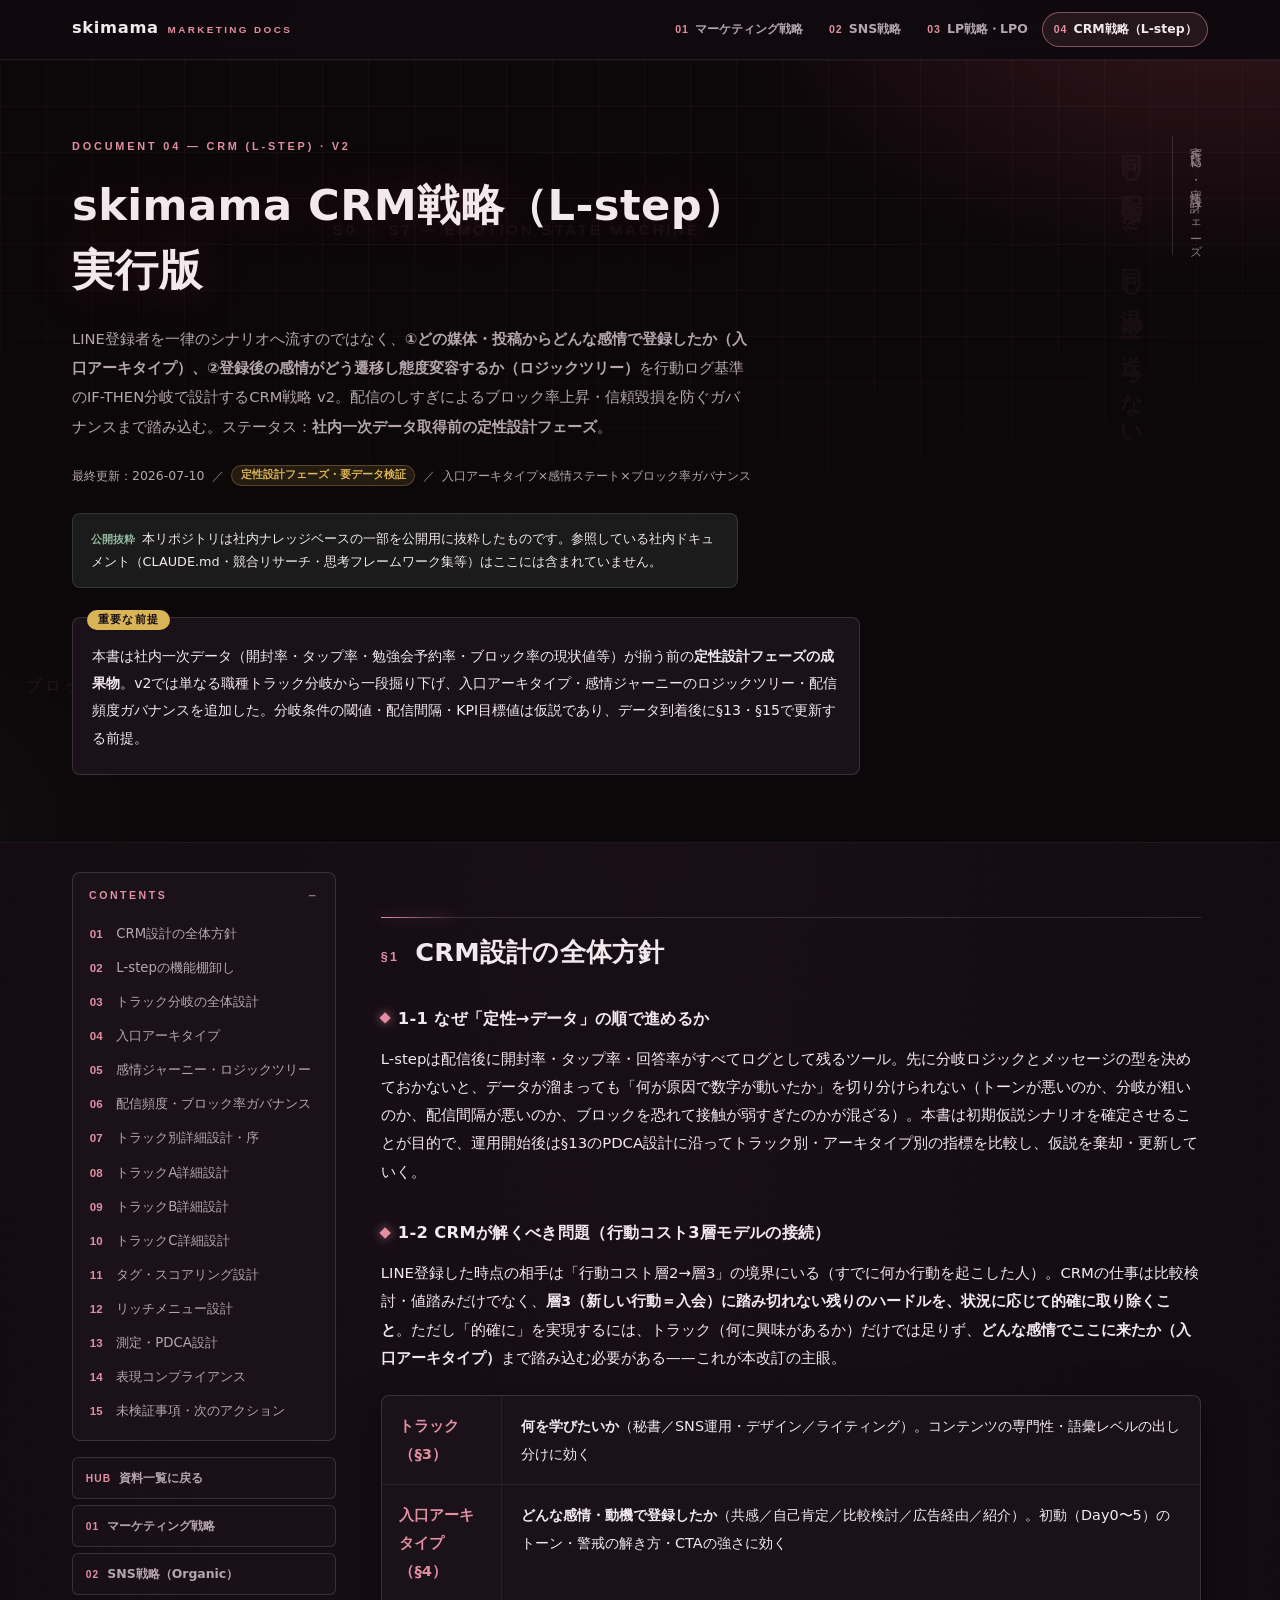
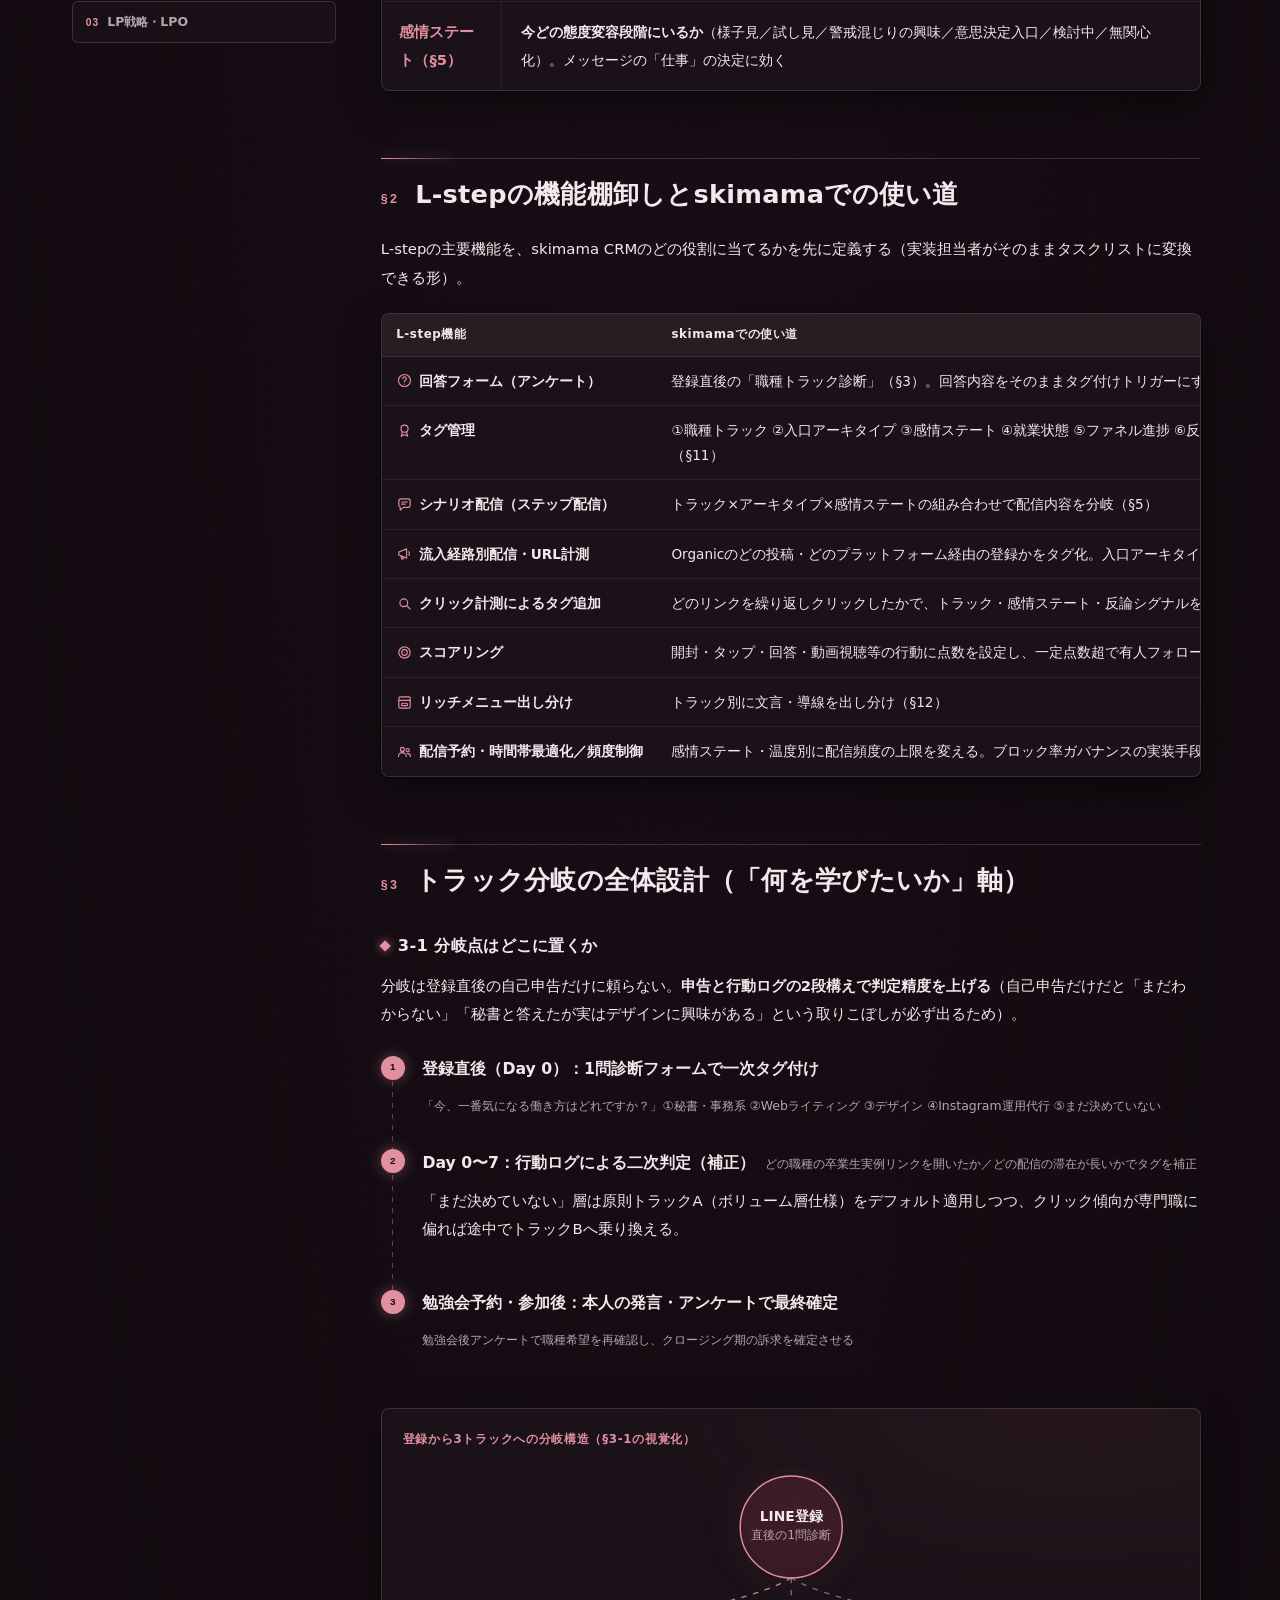
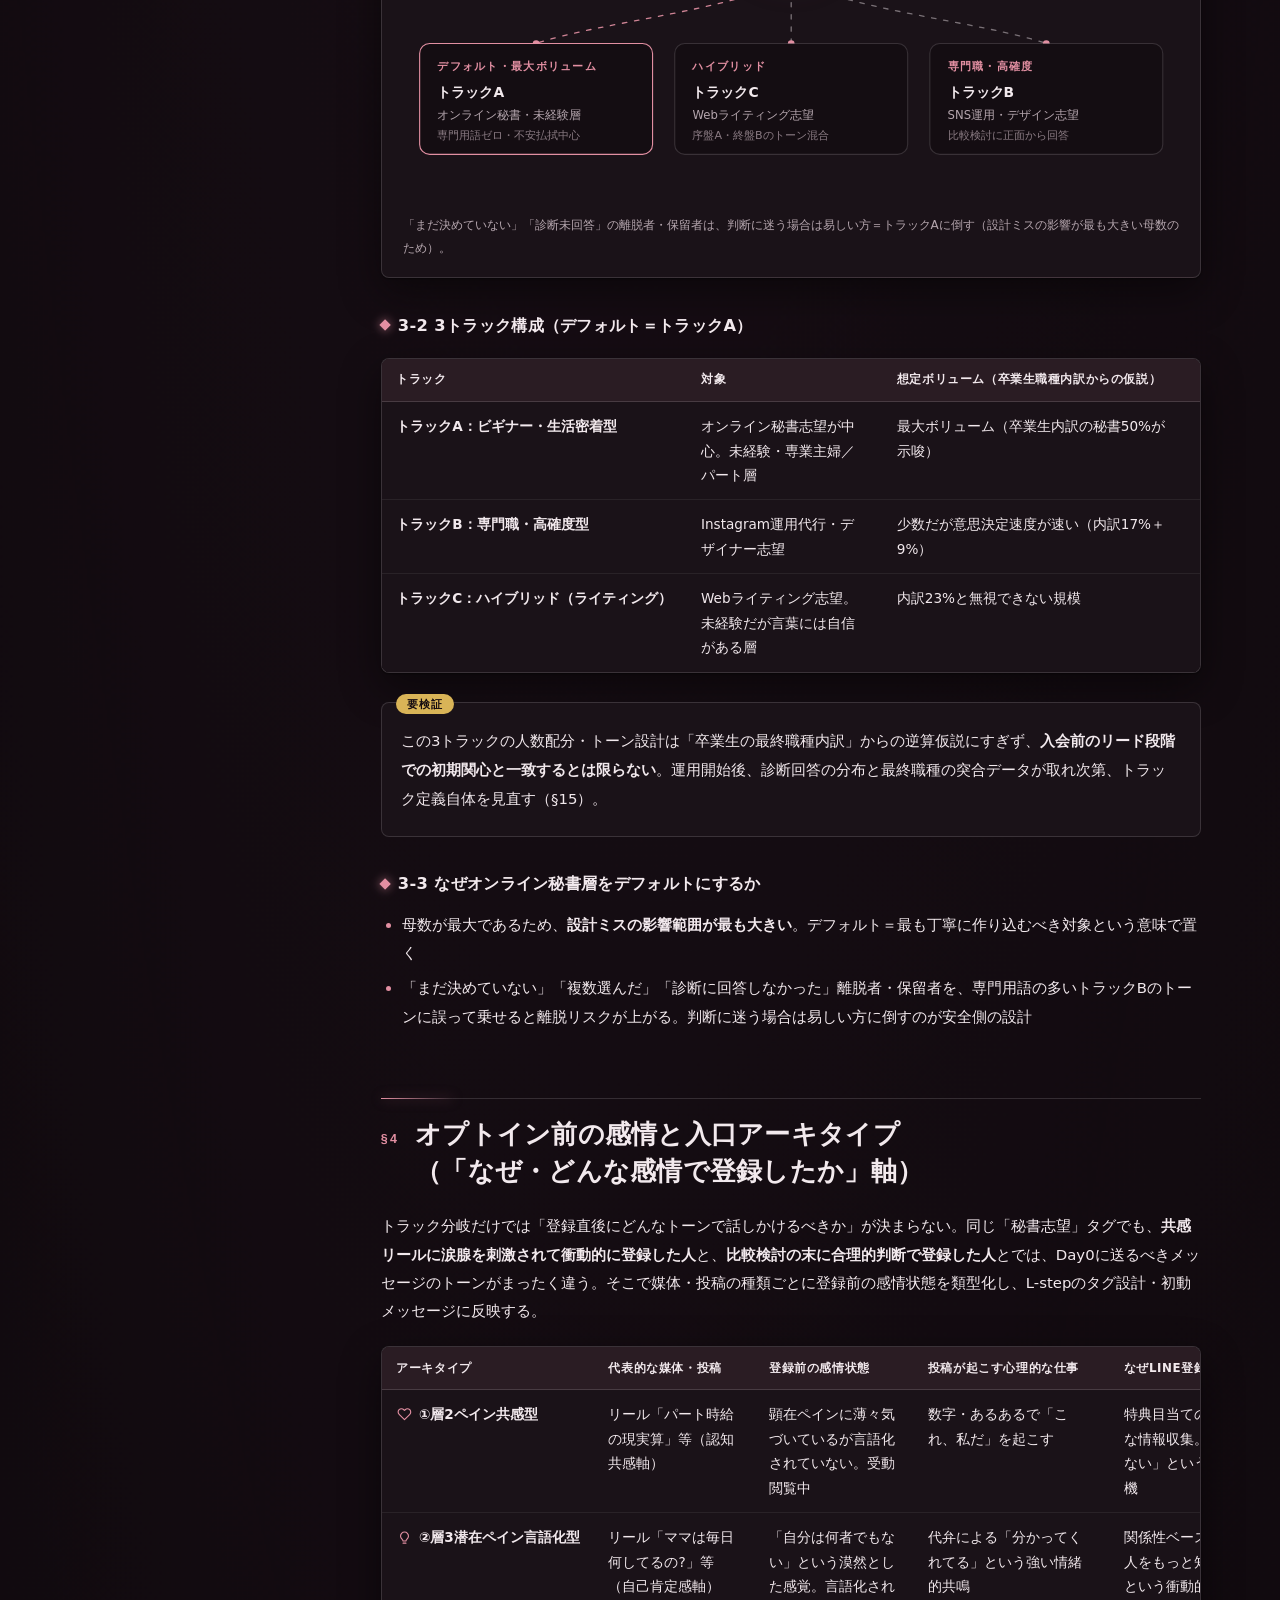
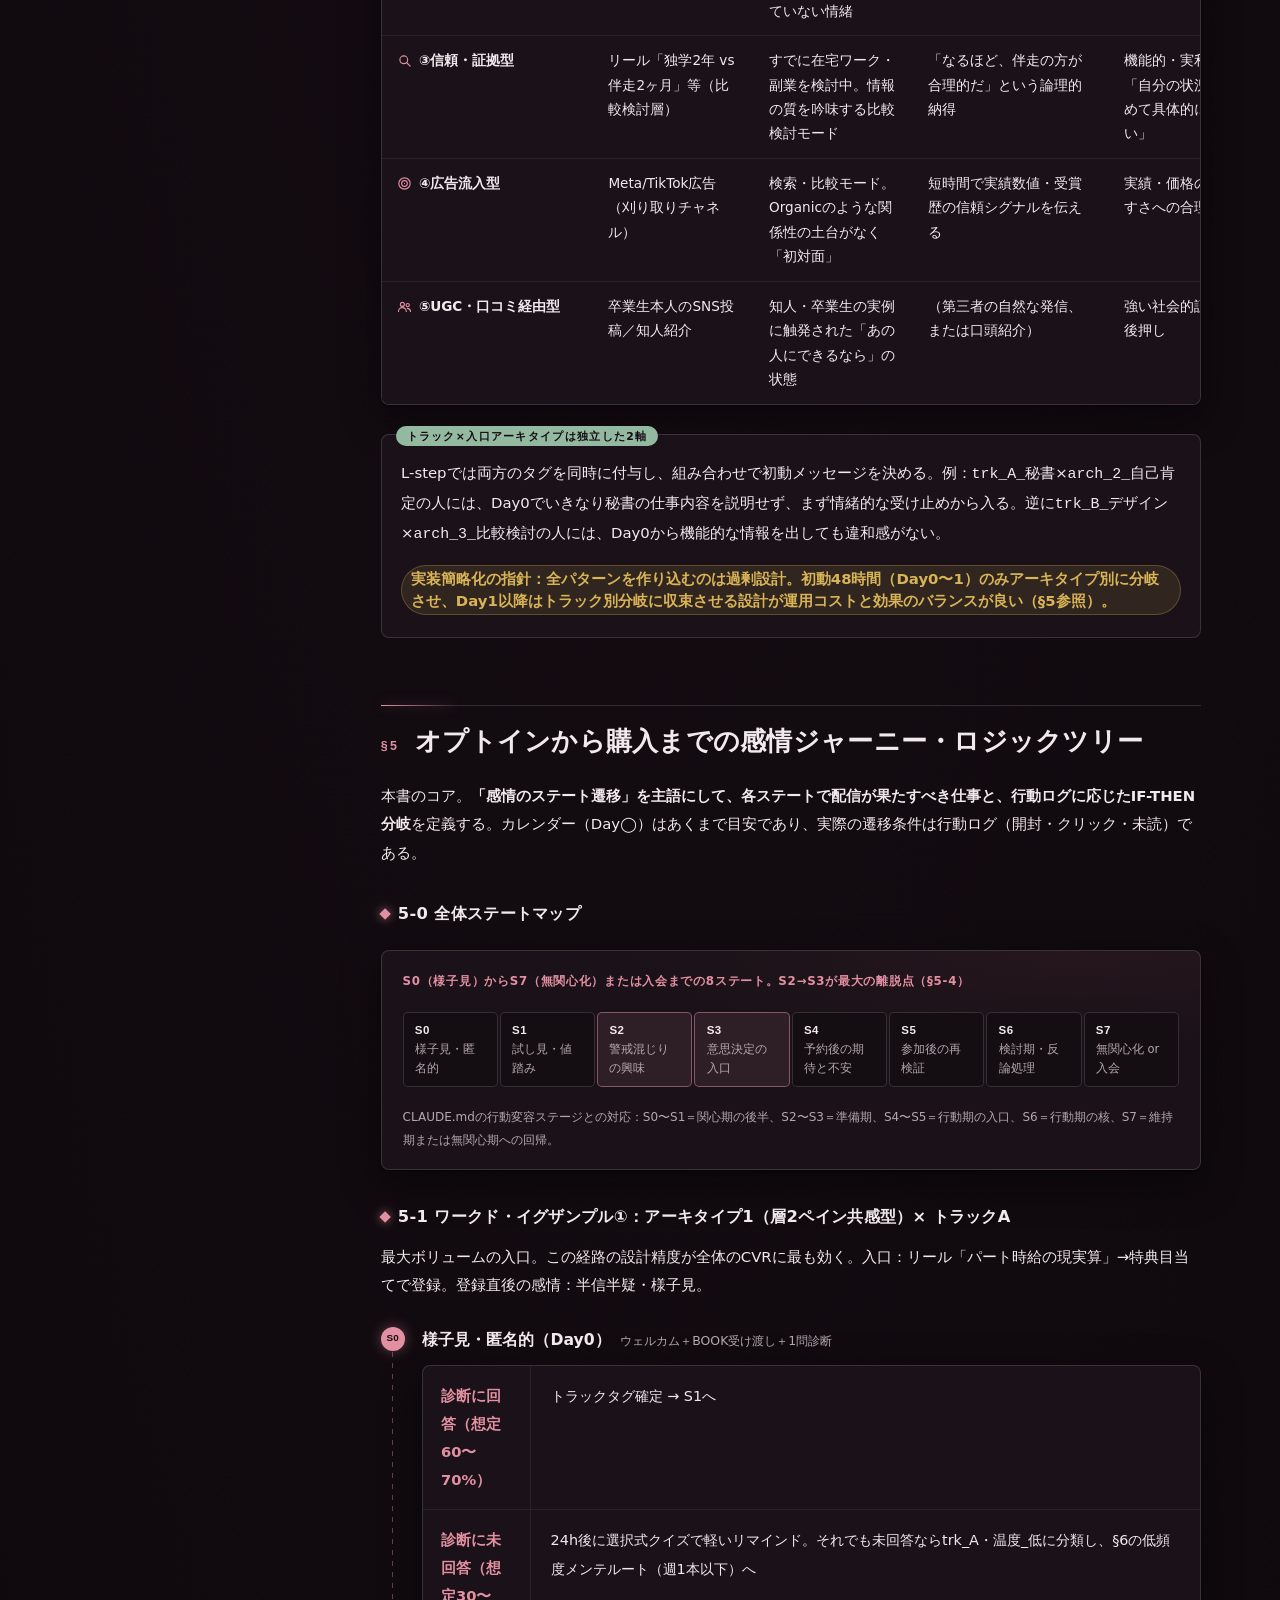
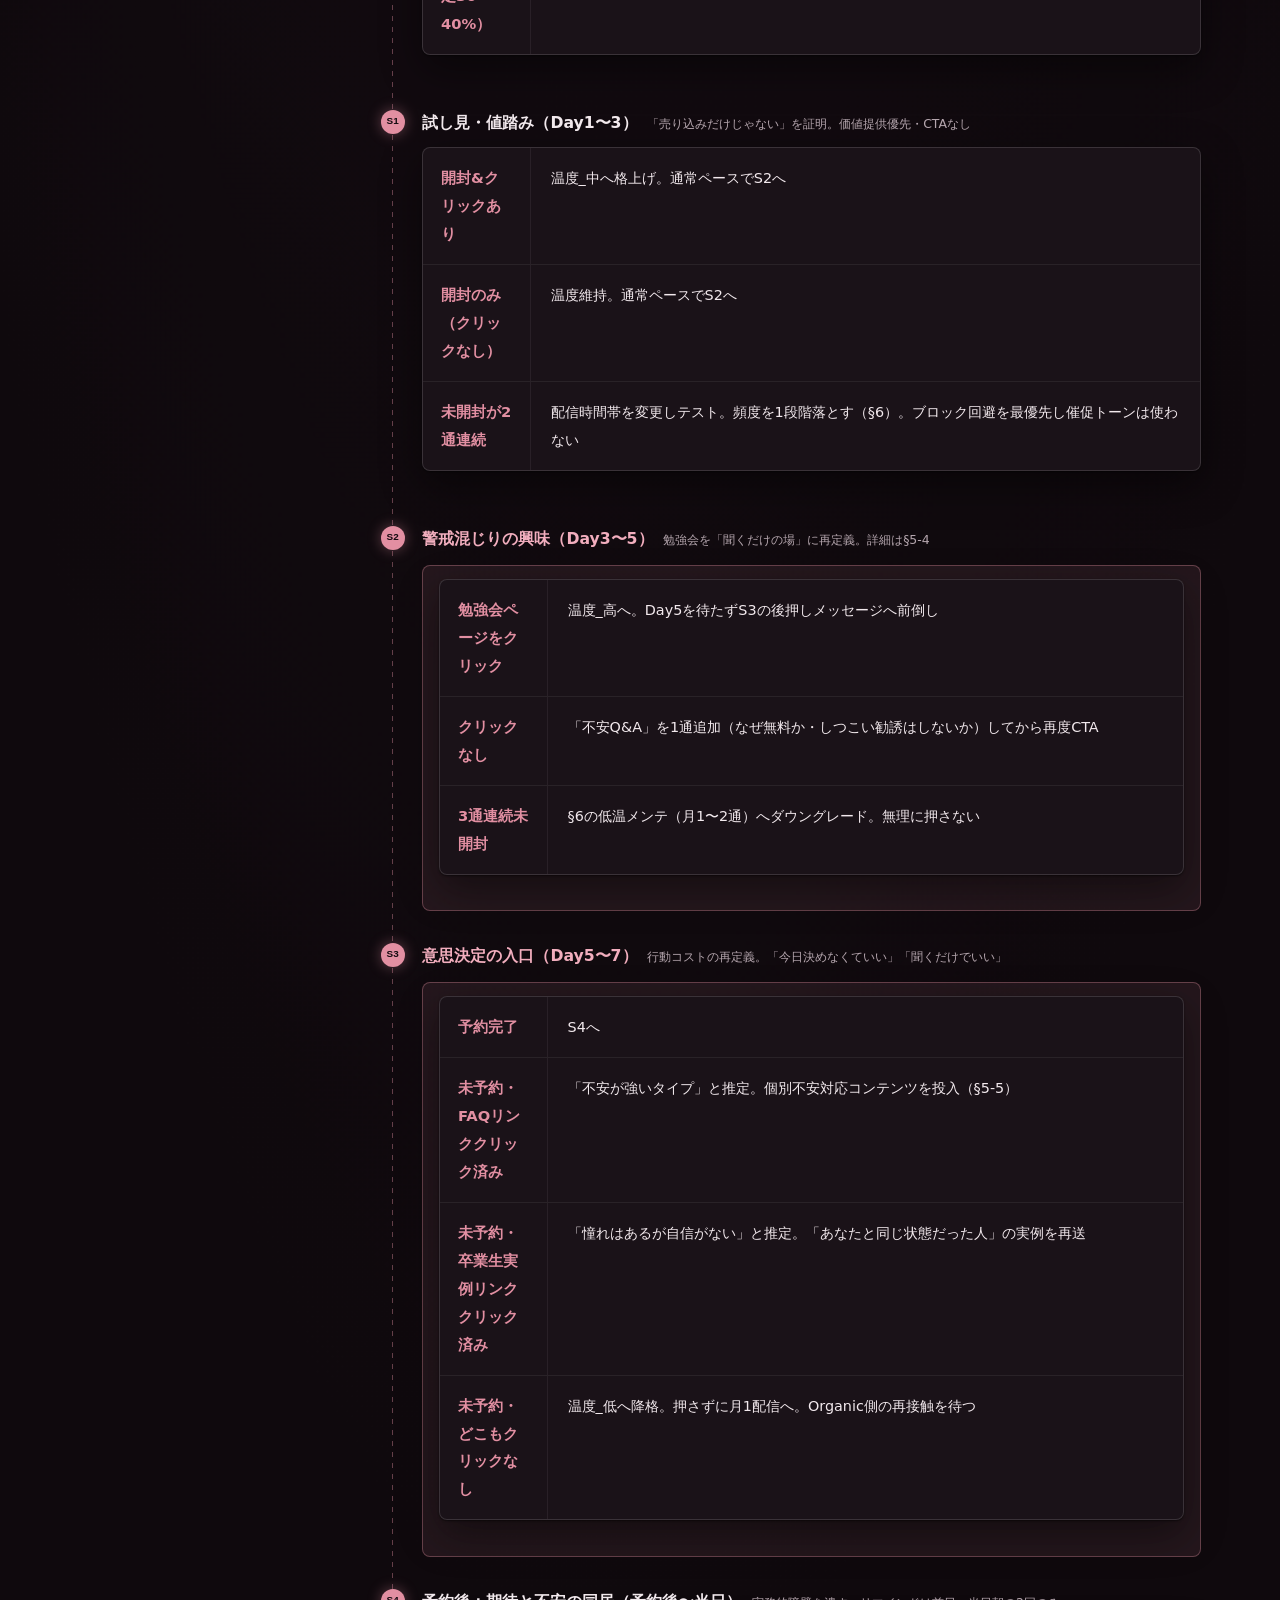
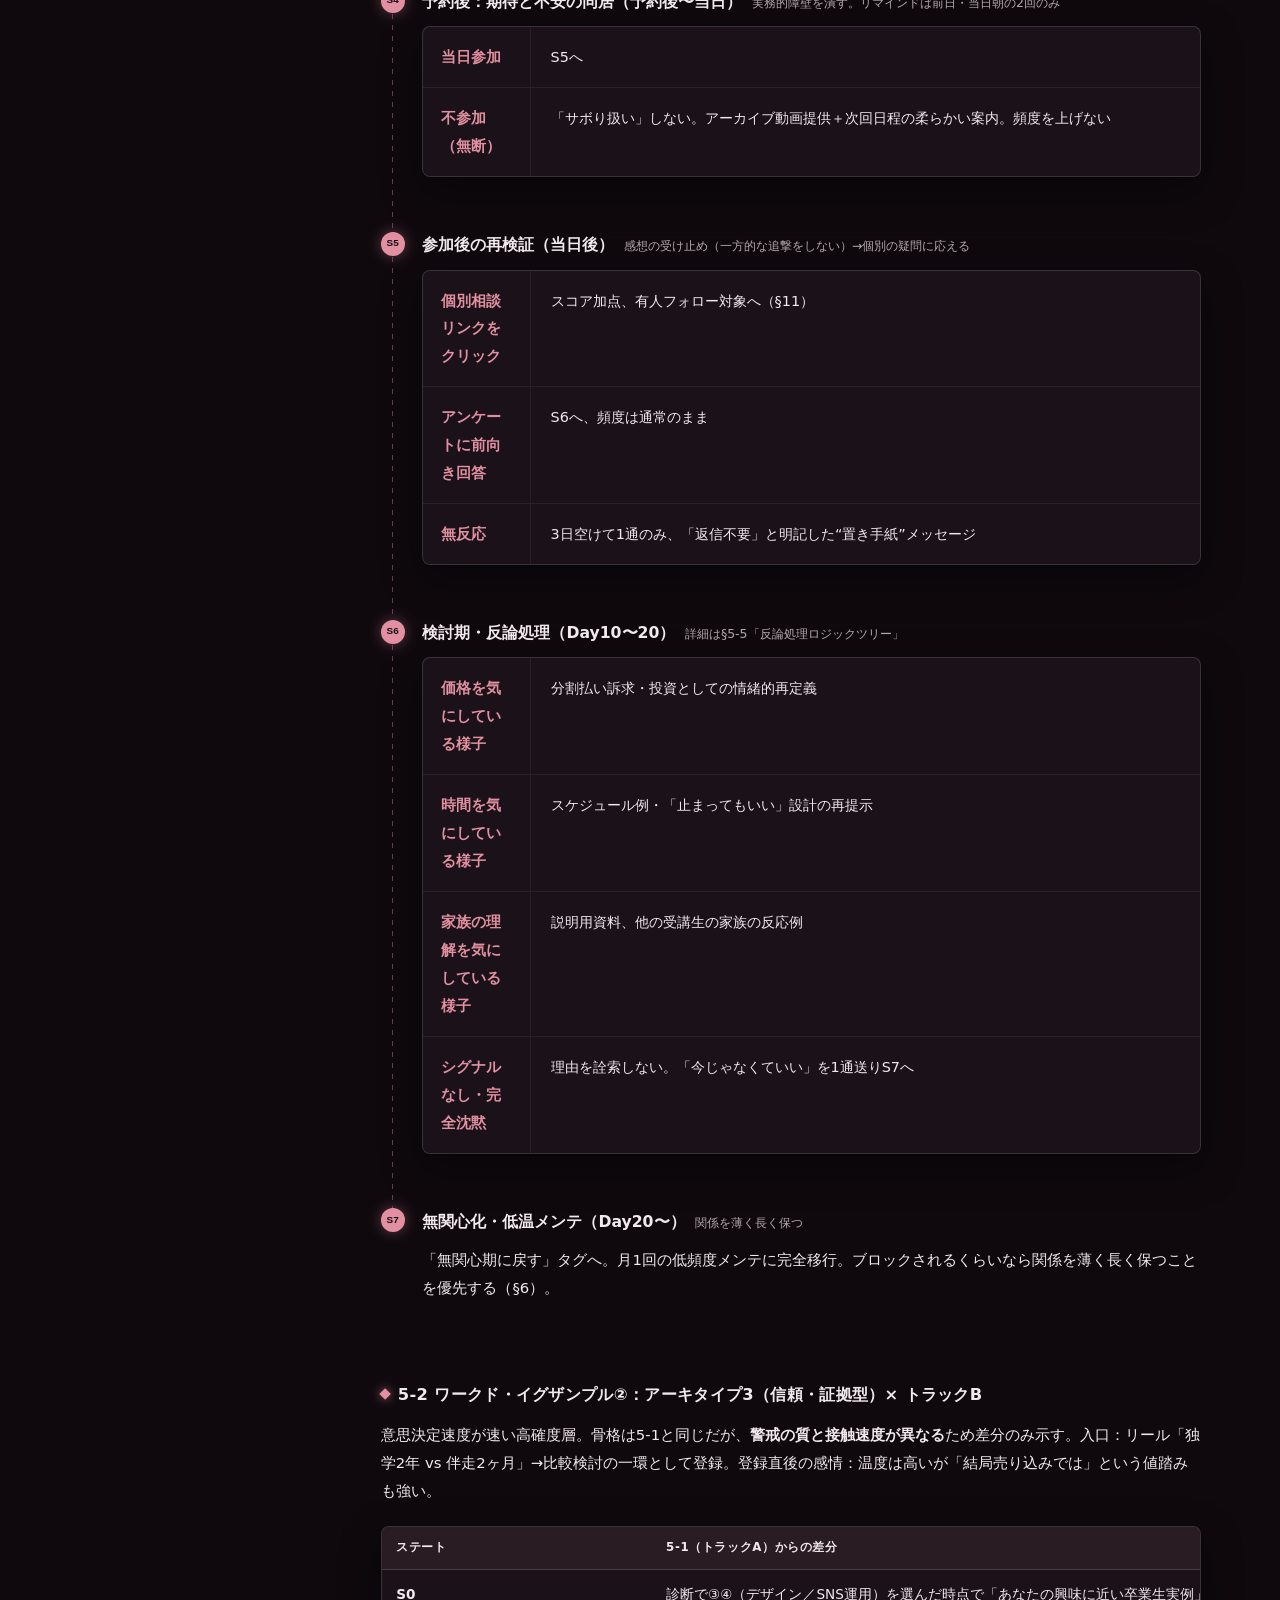
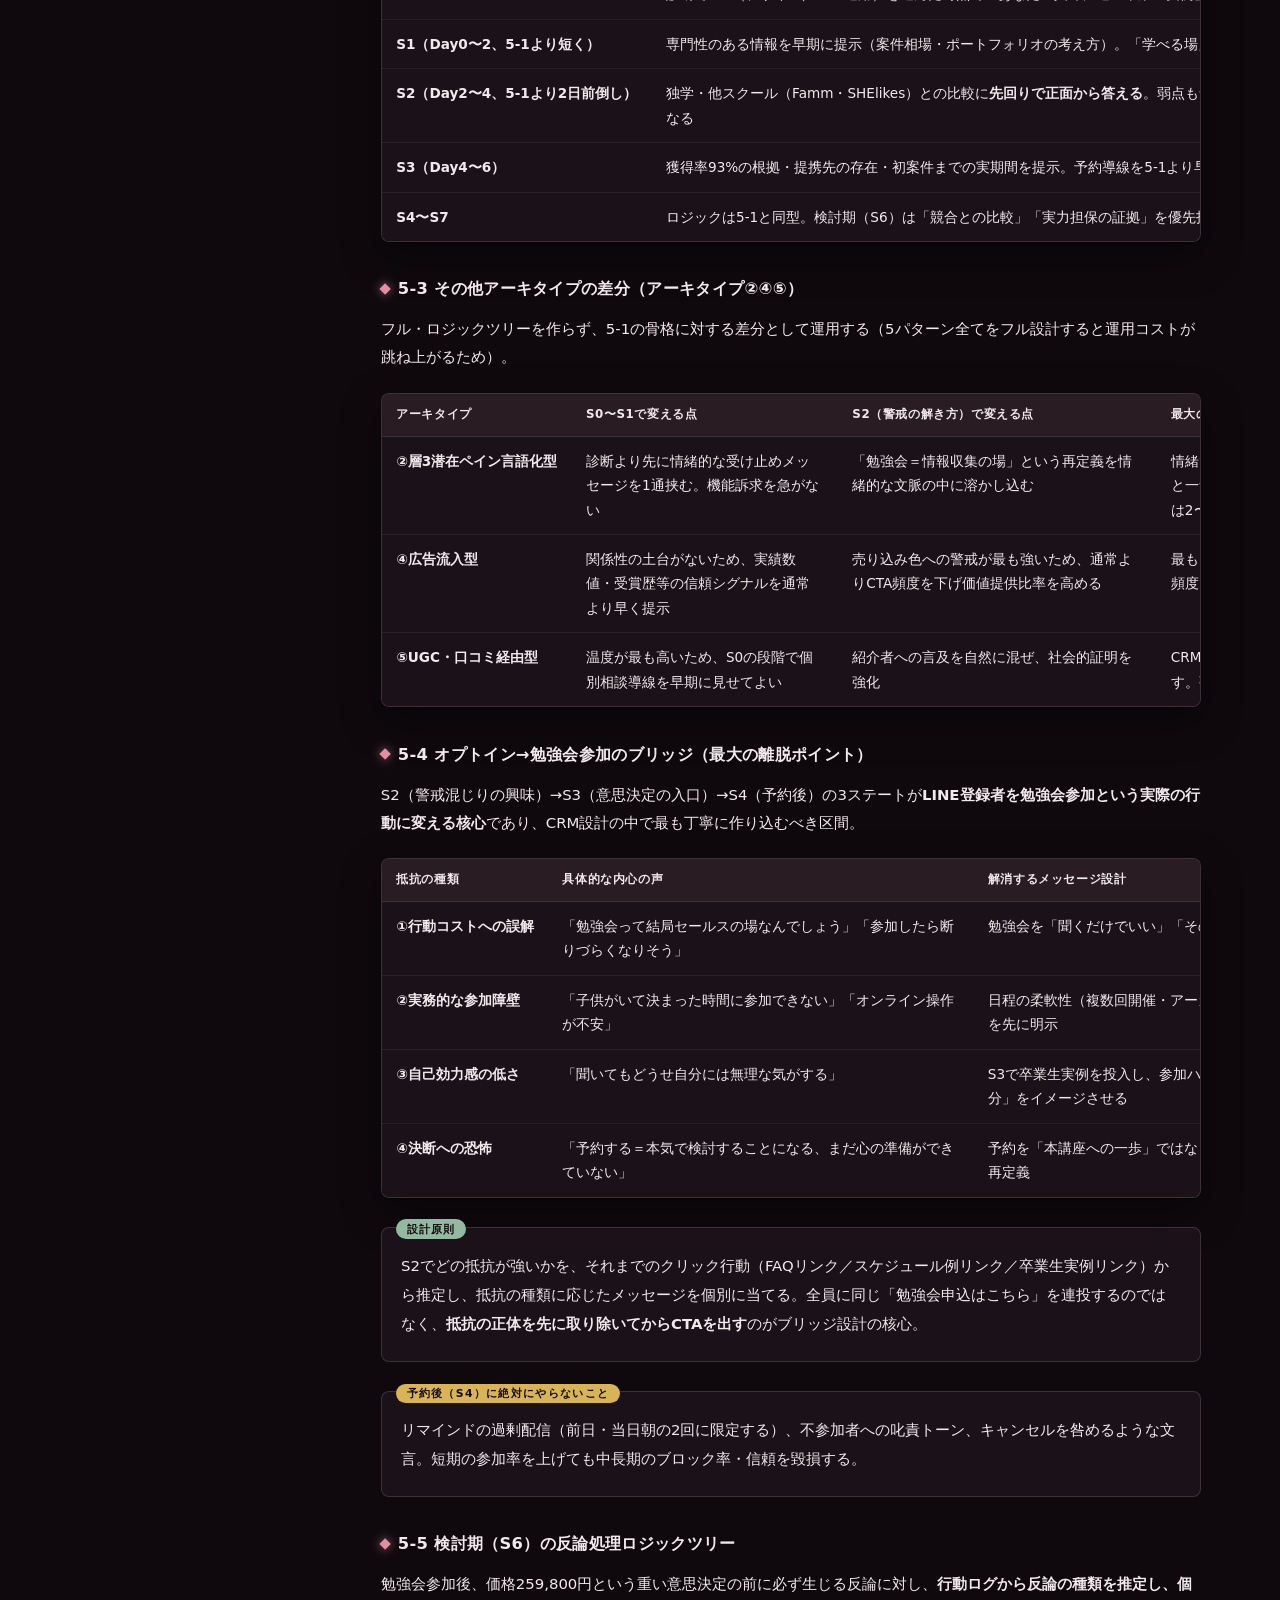
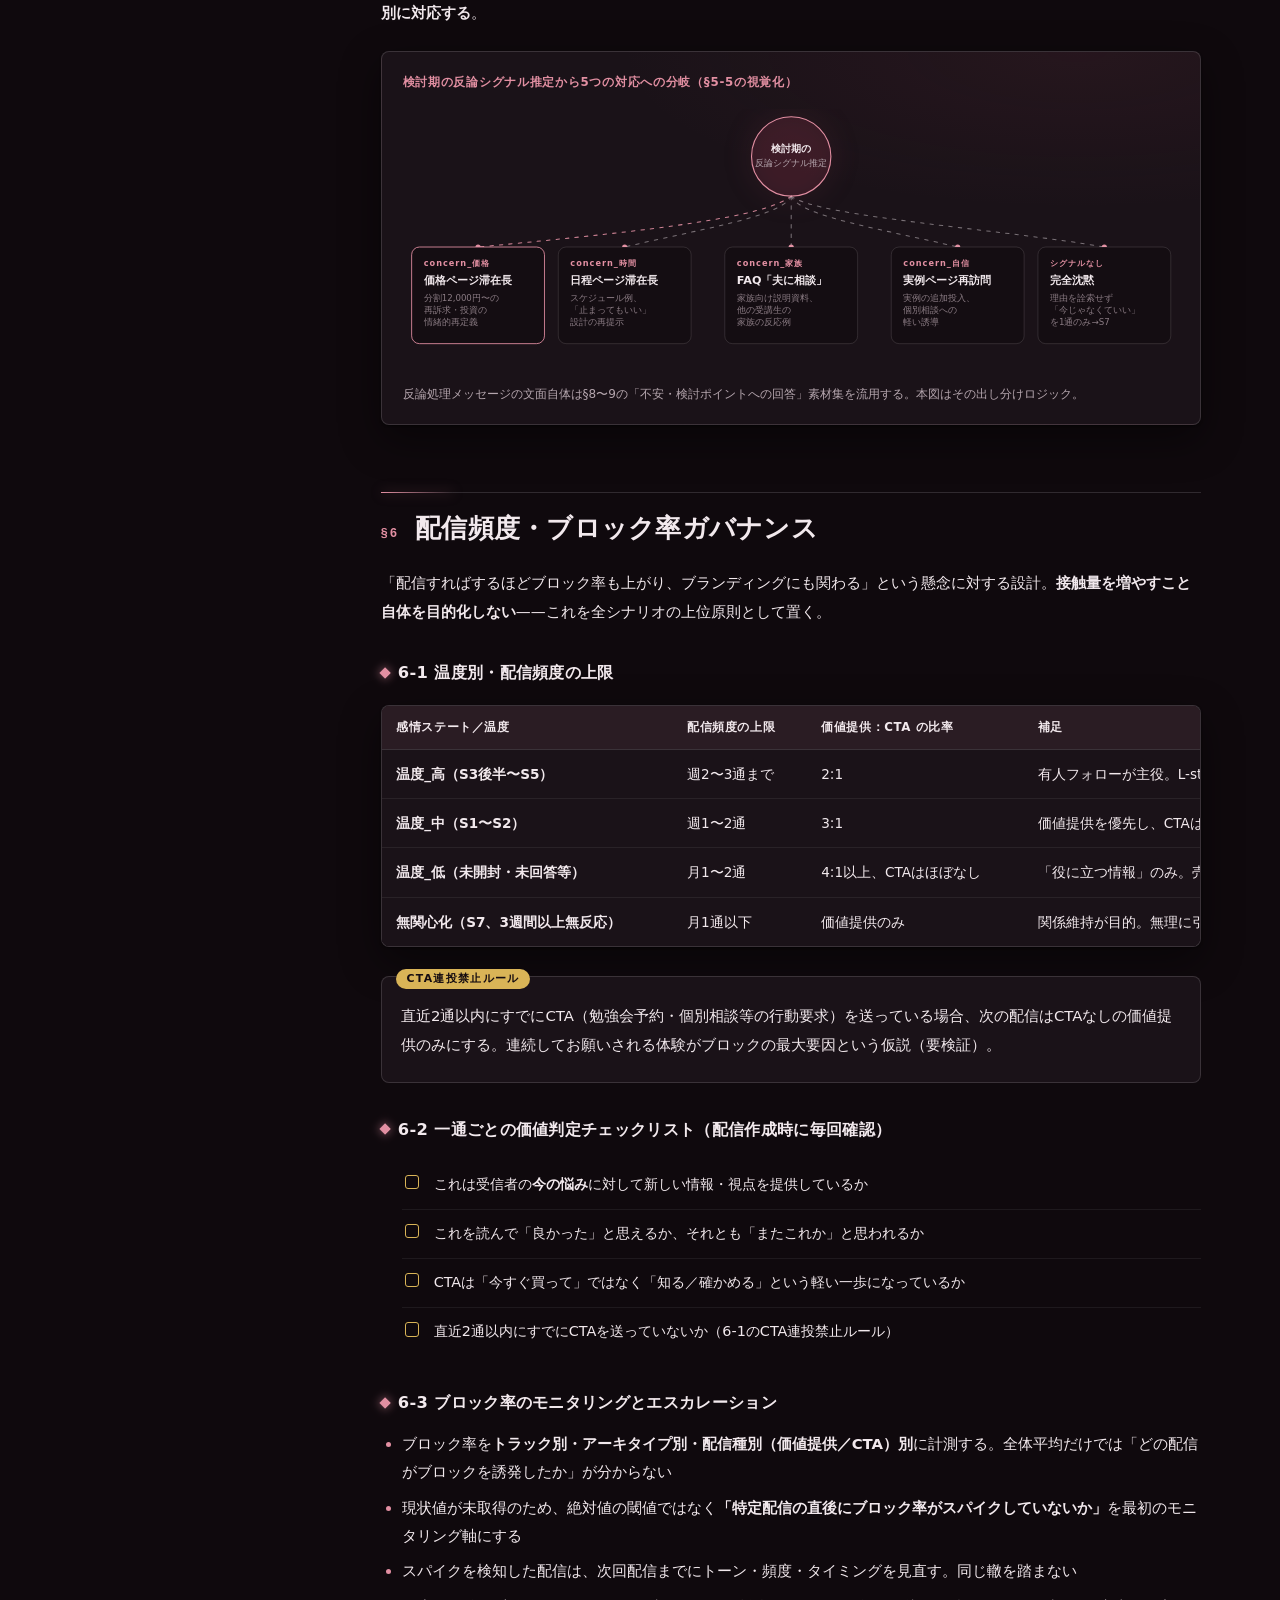
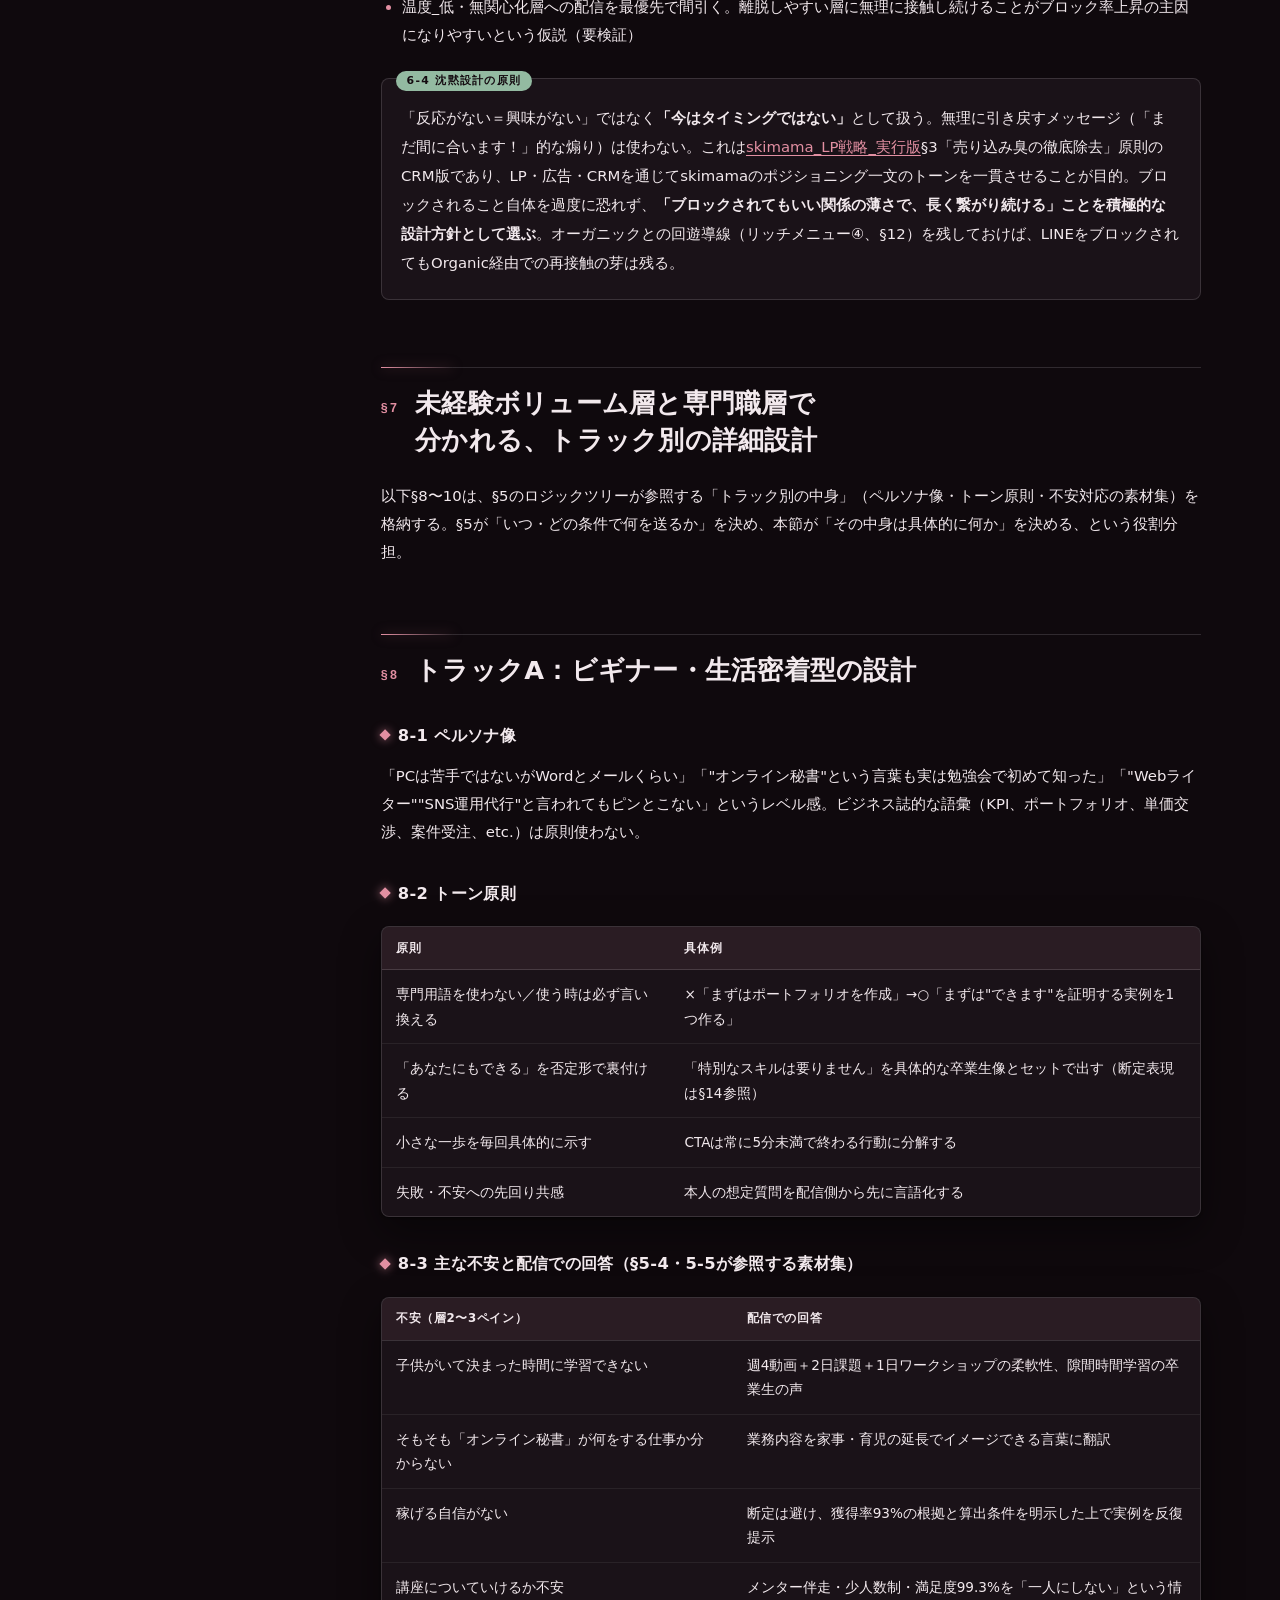
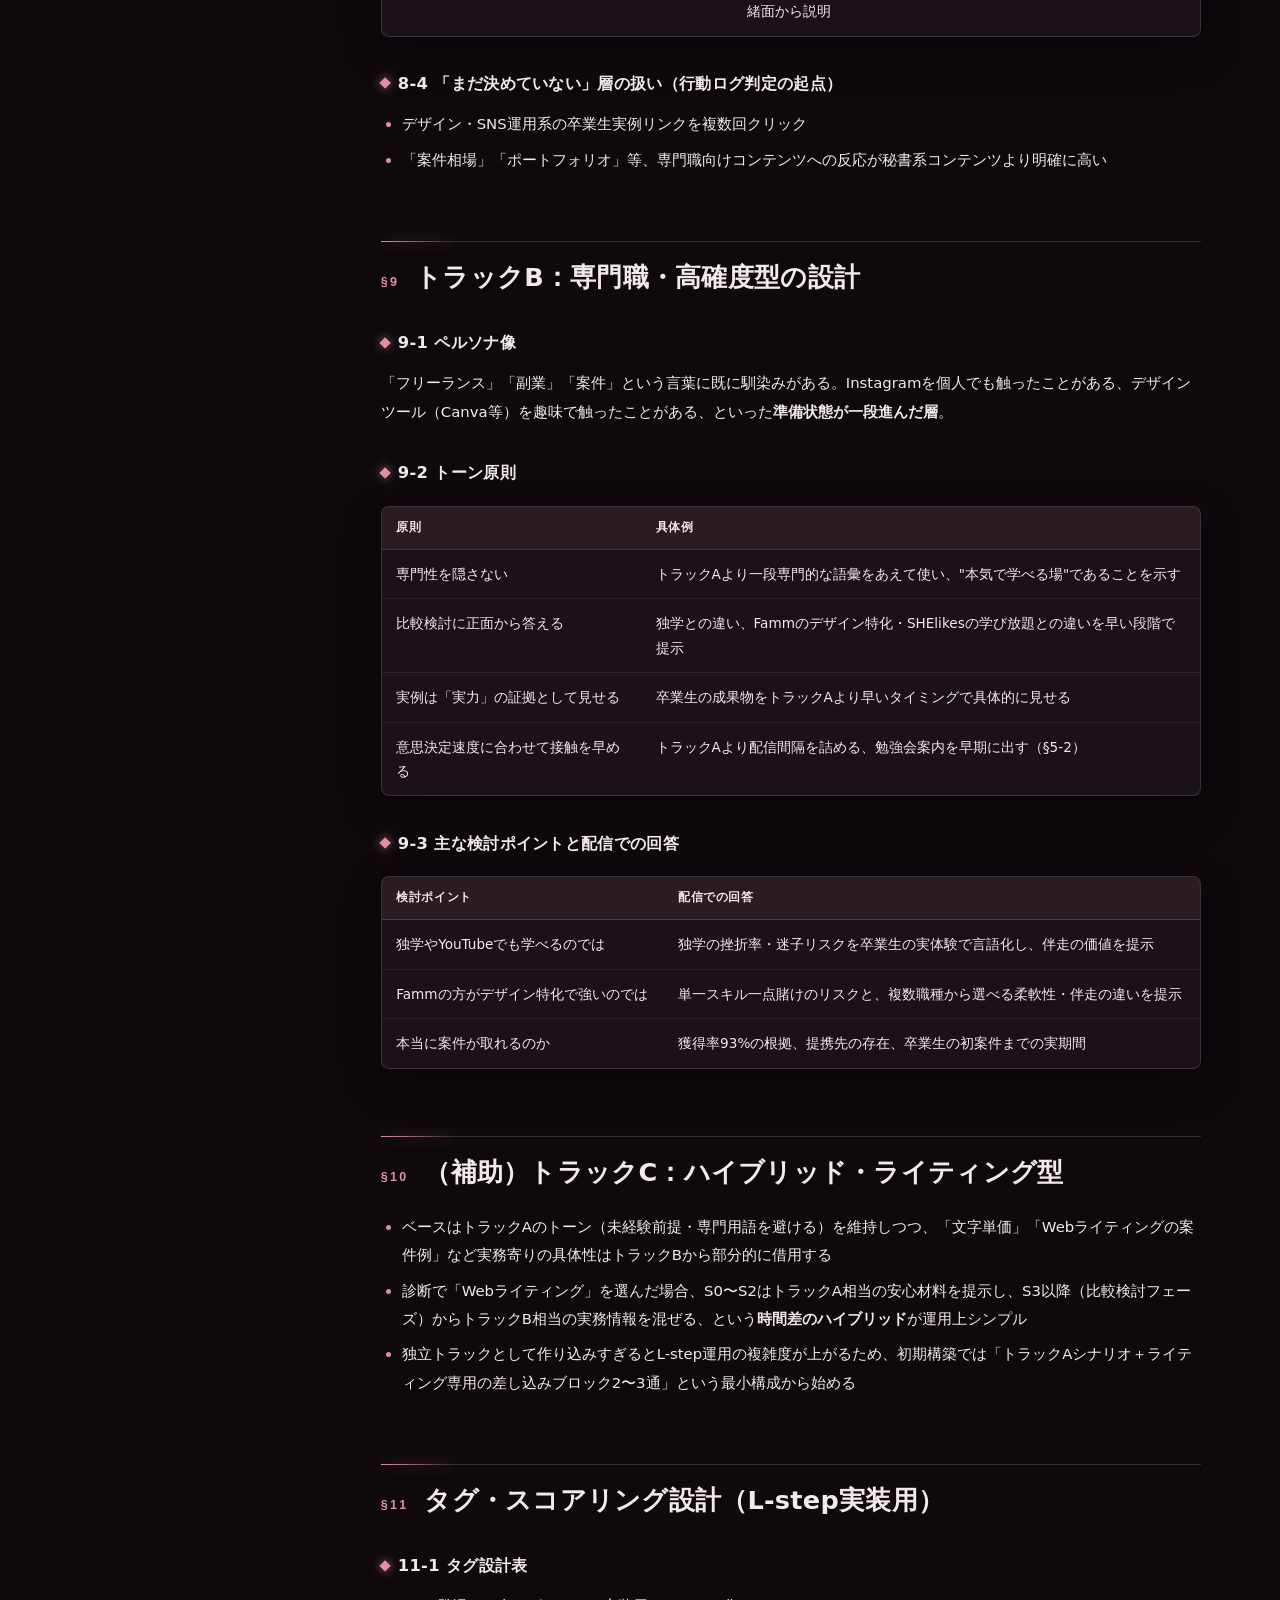
==== commit a6824b96: "CRM戦略をv2に全面刷新: 感情ジャーニーのロジックツリーを図解化 入口アーキタイプ表、S0-S7の感情ステートマップ、2つのワークド・イグ ザンプル（トラックA/B別のフルロジックツリー）、検討期" ====
--- a/skimama_CRM戦略_実行版.html
+++ b/skimama_CRM戦略_実行版.html
@@ -5,7 +5,7 @@
 <meta name="viewport" content="width=device-width, initial-scale=1">
 <meta name="color-scheme" content="dark">
 <title>skimama CRM戦略（L-step）｜実行版</title>
-<meta name="description" content="skimamaのCRM戦略（L-step・実行版）。オンライン秘書志望のボリューム層とInstagram運用代行・デザイナー志望の高確度層をトラック分岐させるタグ・シナリオ・スコアリング設計をまとめた公開資料。">
+<meta name="description" content="skimamaのCRM戦略（L-step・実行版 v2）。媒体・投稿別の入口アーキタイプから、オプトイン〜勉強会参加〜購入までの感情ジャーニーをロジックツリーで設計し、ブロック率ガバナンスまで踏み込んだ公開資料。">
 <link rel="stylesheet" href="style.css">
 <script src="app.js" defer></script>
 </head>
@@ -47,23 +47,23 @@
 <div class="doc-hero">
   <div class="amb" aria-hidden="true">
     <span class="v lg" style="top:10%;right:10%;">同じ配信を、同じ温度で送らない</span>
-    <span style="bottom:18%;left:2%;">ビジネスという言葉に、まだ距離がある人へ</span>
-    <span class="num" style="top:20%;left:28%;">TRACK A / B / C — TAG × SCENARIO</span>
+    <span style="bottom:18%;left:2%;">ブロックされるくらいなら、関係を薄く長く保つ</span>
+    <span class="num" style="top:20%;left:26%;">S0 → S7 — EMOTION STATE MACHINE</span>
   </div>
   <div class="doc-hero-inner hero-load">
-    <span class="doc-vertical" aria-hidden="true">実行版・定性設計フェーズ初版</span>
-    <p class="kicker">Document 04 — CRM (L-step)</p>
+    <span class="doc-vertical" aria-hidden="true">実行版v2・定性設計フェーズ</span>
+    <p class="kicker">Document 04 — CRM (L-step) · v2</p>
     <h1>skimama CRM戦略（L-step）<br>実行版</h1>
-    <p class="doc-lede">LINE登録者を一律に同じシナリオへ流すのではなく、オンライン秘書志望が中心の未経験・主婦層（最大ボリューム）と、Instagram運用代行・デザイナー志望の高確度層を<strong>登録直後の1問診断＋行動ログ</strong>でトラック分岐させ、トーン・接触速度・訴求をトラックごとに設計するCRM戦略。ステータス：<strong>社内一次データ取得前の定性設計フェーズ初版</strong>。</p>
+    <p class="doc-lede">LINE登録者を一律のシナリオへ流すのではなく、<strong>①どの媒体・投稿からどんな感情で登録したか（入口アーキタイプ）、②登録後の感情がどう遷移し態度変容するか（ロジックツリー）</strong>を行動ログ基準のIF-THEN分岐で設計するCRM戦略 v2。配信のしすぎによるブロック率上昇・信頼毀損を防ぐガバナンスまで踏み込む。ステータス：<strong>社内一次データ取得前の定性設計フェーズ</strong>。</p>
     <div class="meta-row">
       <span>最終更新：2026-07-10</span><span class="sep">／</span>
       <span class="hypo">定性設計フェーズ・要データ検証</span><span class="sep">／</span>
-      <span>3トラック分岐＋タグ／スコアリング設計</span>
+      <span>入口アーキタイプ×感情ステート×ブロック率ガバナンス</span>
     </div>
     <div class="notice">本リポジトリは社内ナレッジベースの一部を公開用に抜粋したものです。参照している社内ドキュメント（CLAUDE.md・競合リサーチ・思考フレームワーク集等）はここには含まれていません。</div>
-    <div class="callout amber" style="max-width:52em;">
+    <div class="callout amber" style="max-width:56em;">
       <span class="co-label">重要な前提</span>
-      <p>本書は社内一次データ（開封率・タップ率・勉強会予約率・卒業生職種内訳の最新値等）が揃う前の<strong>定性設計フェーズの成果物</strong>。分岐ロジック・トーン設計・シナリオ骨子・タグ／スコア設計はL-step構築にそのまま着手できる粒度まで書き下ろしているが、閾値・配信間隔・KPI目標値は仮説であり、データ到着後に§10〜11で更新する前提。</p>
+      <p>本書は社内一次データ（開封率・タップ率・勉強会予約率・ブロック率の現状値等）が揃う前の<strong>定性設計フェーズの成果物</strong>。v2では単なる職種トラック分岐から一段掘り下げ、入口アーキタイプ・感情ジャーニーのロジックツリー・配信頻度ガバナンスを追加した。分岐条件の閾値・配信間隔・KPI目標値は仮説であり、データ到着後に§13・§15で更新する前提。</p>
     </div>
   </div>
 </div>
@@ -76,14 +76,18 @@
         <a href="#s1"><b>01</b>CRM設計の全体方針</a>
         <a href="#s2"><b>02</b>L-stepの機能棚卸し</a>
         <a href="#s3"><b>03</b>トラック分岐の全体設計</a>
-        <a href="#s4"><b>04</b>トラック別ペルソナ・トーン</a>
-        <a href="#s5"><b>05</b>不安・検討ポイントへの回答</a>
-        <a href="#s6"><b>06</b>共通シナリオ骨子（Day0〜25）</a>
-        <a href="#s7"><b>07</b>タグ・スコアリング設計</a>
-        <a href="#s8"><b>08</b>リッチメニュー設計</a>
-        <a href="#s9"><b>09</b>測定・PDCA設計</a>
-        <a href="#s10"><b>10</b>表現コンプライアンス</a>
-        <a href="#s11"><b>11</b>未検証事項・次のアクション</a>
+        <a href="#s4"><b>04</b>入口アーキタイプ</a>
+        <a href="#s5"><b>05</b>感情ジャーニー・ロジックツリー</a>
+        <a href="#s6"><b>06</b>配信頻度・ブロック率ガバナンス</a>
+        <a href="#s7"><b>07</b>トラック別詳細設計・序</a>
+        <a href="#s8"><b>08</b>トラックA詳細設計</a>
+        <a href="#s9"><b>09</b>トラックB詳細設計</a>
+        <a href="#s10"><b>10</b>トラックC詳細設計</a>
+        <a href="#s11"><b>11</b>タグ・スコアリング設計</a>
+        <a href="#s12"><b>12</b>リッチメニュー設計</a>
+        <a href="#s13"><b>13</b>測定・PDCA設計</a>
+        <a href="#s14"><b>14</b>表現コンプライアンス</a>
+        <a href="#s15"><b>15</b>未検証事項・次のアクション</a>
       </nav>
     </details>
     <div class="rail-links">
@@ -100,20 +104,23 @@
       <div class="sec-head"><span class="no">§1</span><h2>CRM設計の全体方針</h2></div>
 
       <h3>1-1 なぜ「定性→データ」の順で進めるか</h3>
-      <p>L-stepは配信後に開封率・タップ率・回答率がすべてログとして残るツール。先に分岐ロジックとメッセージの型を決めておかないと、データが溜まっても「何が原因で数字が動いたか」を切り分けられない（トーンが悪いのか、分岐が粗いのか、配信間隔が悪いのかが混ざる）。本書は初期仮説シナリオを確定させることが目的で、運用開始後は§9のPDCA設計に沿ってトラック別の指標を比較し、仮説を棄却・更新していく。</p>
+      <p>L-stepは配信後に開封率・タップ率・回答率がすべてログとして残るツール。先に分岐ロジックとメッセージの型を決めておかないと、データが溜まっても「何が原因で数字が動いたか」を切り分けられない（トーンが悪いのか、分岐が粗いのか、配信間隔が悪いのか、ブロックを恐れて接触が弱すぎたのかが混ざる）。本書は初期仮説シナリオを確定させることが目的で、運用開始後は§13のPDCA設計に沿ってトラック別・アーキタイプ別の指標を比較し、仮説を棄却・更新していく。</p>
 
       <h3>1-2 CRMが解くべき問題（行動コスト3層モデルの接続）</h3>
-      <p>LINE登録した時点の相手は「行動コスト層2→層3」の境界にいる（すでに何か行動を起こした人）。CRMの仕事は比較検討・値踏みだけでなく、<strong>層3（新しい行動＝入会）に踏み切れない残りのハードルを、トラックに応じて的確に取り除くこと</strong>。</p>
-      <div class="twrap mid">
-        <table>
-          <thead>
-            <tr><th>トラック</th><th>層3に踏み切れない主な理由（仮説）</th><th>CRMが埋めるべきギャップ</th></tr>
-          </thead>
-          <tbody>
-            <tr><td class="rowh">オンライン秘書・未経験ボリューム層</td><td>「自分にPCスキルなんてない」「ビジネス用語が分からない時点で向いていない気がする」という自己効力感の低さ</td><td>専門用語を使わず、"あなたと同じ人ができた"実例を反復し、心理的ハードルを下げる</td></tr>
-            <tr><td class="rowh">IG運用代行・デザイナー志望層</td><td>「本当にこのスクールで案件が取れる実力がつくのか」「独学や他スクールとの比較で分が悪くないか」という実力・費用対効果の見極め</td><td>スキルの中身・案件相場・ポートフォリオ・卒業生の専門性の高さを具体的に見せ、比較検討に正面から答える</td></tr>
-          </tbody>
-        </table>
+      <p>LINE登録した時点の相手は「行動コスト層2→層3」の境界にいる（すでに何か行動を起こした人）。CRMの仕事は比較検討・値踏みだけでなく、<strong>層3（新しい行動＝入会）に踏み切れない残りのハードルを、状況に応じて的確に取り除くこと</strong>。ただし「的確に」を実現するには、トラック（何に興味があるか）だけでは足りず、<strong>どんな感情でここに来たか（入口アーキタイプ）</strong>まで踏み込む必要がある——これが本改訂の主眼。</p>
+      <div class="define">
+        <div class="row">
+          <div class="k">トラック（§3）</div>
+          <div class="v"><strong>何を学びたいか</strong>（秘書／SNS運用・デザイン／ライティング）。コンテンツの専門性・語彙レベルの出し分けに効く</div>
+        </div>
+        <div class="row">
+          <div class="k">入口アーキタイプ（§4）</div>
+          <div class="v"><strong>どんな感情・動機で登録したか</strong>（共感／自己肯定／比較検討／広告経由／紹介）。初動（Day0〜5）のトーン・警戒の解き方・CTAの強さに効く</div>
+        </div>
+        <div class="row">
+          <div class="k">感情ステート（§5）</div>
+          <div class="v"><strong>今どの態度変容段階にいるか</strong>（様子見／試し見／警戒混じりの興味／意思決定入口／検討中／無関心化）。メッセージの「仕事」の決定に効く</div>
+        </div>
       </div>
     </section>
 
@@ -126,21 +133,21 @@
             <tr><th>L-step機能</th><th>skimamaでの使い道</th></tr>
           </thead>
           <tbody>
-            <tr><td class="rowh"><svg class="ico ti" aria-hidden="true"><use href="#i-question"/></svg>回答フォーム（アンケート）</td><td>登録直後の「職種トラック診断」。回答内容をそのままタグ付けトリガーにする（§3）</td></tr>
-            <tr><td class="rowh"><svg class="ico ti" aria-hidden="true"><use href="#i-badge"/></svg>タグ管理</td><td>①職種トラック ②現在の就業状態 ③関心の強さ（診断回答＋クリック行動の累積） ④ファネル進捗を掛け合わせて管理</td></tr>
-            <tr><td class="rowh"><svg class="ico ti" aria-hidden="true"><use href="#i-chat"/></svg>シナリオ配信（ステップ配信）</td><td>トラック×進捗タグの組み合わせで配信内容を分岐（§6）</td></tr>
-            <tr><td class="rowh"><svg class="ico ti" aria-hidden="true"><use href="#i-megaphone"/></svg>流入経路別配信・URL計測</td><td>Organicのどの投稿・どのプラットフォーム経由の登録かをタグ化し、初期メッセージの温度感を微調整</td></tr>
-            <tr><td class="rowh"><svg class="ico ti" aria-hidden="true"><use href="#i-search"/></svg>クリック計測によるタグ追加</td><td>診断で「まだわからない」と回答した層を、その後どのリンクを繰り返しクリックしたかで後追いトラック判定する（§3-1）</td></tr>
-            <tr><td class="rowh"><svg class="ico ti" aria-hidden="true"><use href="#i-target"/></svg>スコアリング</td><td>開封・タップ・回答・動画視聴等の行動に点数を設定し、一定点数超で有人フォロー対象として抽出（§7）</td></tr>
-            <tr><td class="rowh"><svg class="ico ti" aria-hidden="true"><use href="#i-layout"/></svg>リッチメニュー出し分け</td><td>トラック別に文言・導線を出し分け（§8）</td></tr>
-            <tr><td class="rowh"><svg class="ico ti" aria-hidden="true"><use href="#i-people"/></svg>配信予約・時間帯最適化</td><td>主婦層は日中〜夕方、専門職層は夜間の集中時間帯など、トラック別に配信時間帯を仮説設定し検証（§9）</td></tr>
+            <tr><td class="rowh"><svg class="ico ti" aria-hidden="true"><use href="#i-question"/></svg>回答フォーム（アンケート）</td><td>登録直後の「職種トラック診断」（§3）。回答内容をそのままタグ付けトリガーにする</td></tr>
+            <tr><td class="rowh"><svg class="ico ti" aria-hidden="true"><use href="#i-badge"/></svg>タグ管理</td><td>①職種トラック ②入口アーキタイプ ③感情ステート ④就業状態 ⑤ファネル進捗 ⑥反論シグナルを掛け合わせて管理（§11）</td></tr>
+            <tr><td class="rowh"><svg class="ico ti" aria-hidden="true"><use href="#i-chat"/></svg>シナリオ配信（ステップ配信）</td><td>トラック×アーキタイプ×感情ステートの組み合わせで配信内容を分岐（§5）</td></tr>
+            <tr><td class="rowh"><svg class="ico ti" aria-hidden="true"><use href="#i-megaphone"/></svg>流入経路別配信・URL計測</td><td>Organicのどの投稿・どのプラットフォーム経由の登録かをタグ化。入口アーキタイプ判定の一次情報源（§4）</td></tr>
+            <tr><td class="rowh"><svg class="ico ti" aria-hidden="true"><use href="#i-search"/></svg>クリック計測によるタグ追加</td><td>どのリンクを繰り返しクリックしたかで、トラック・感情ステート・反論シグナルを後追い判定する（§5）</td></tr>
+            <tr><td class="rowh"><svg class="ico ti" aria-hidden="true"><use href="#i-target"/></svg>スコアリング</td><td>開封・タップ・回答・動画視聴等の行動に点数を設定し、一定点数超で有人フォロー対象として抽出（§11）</td></tr>
+            <tr><td class="rowh"><svg class="ico ti" aria-hidden="true"><use href="#i-layout"/></svg>リッチメニュー出し分け</td><td>トラック別に文言・導線を出し分け（§12）</td></tr>
+            <tr><td class="rowh"><svg class="ico ti" aria-hidden="true"><use href="#i-people"/></svg>配信予約・時間帯最適化／頻度制御</td><td>感情ステート・温度別に配信頻度の上限を変える。ブロック率ガバナンスの実装手段（§6）</td></tr>
           </tbody>
         </table>
       </div>
     </section>
 
     <section class="sec fx" id="s3">
-      <div class="sec-head"><span class="no">§3</span><h2>トラック分岐の全体設計</h2></div>
+      <div class="sec-head"><span class="no">§3</span><h2>トラック分岐の全体設計（「何を学びたいか」軸）</h2></div>
 
       <h3>3-1 分岐点はどこに置くか</h3>
       <p>分岐は登録直後の自己申告だけに頼らない。<strong>申告と行動ログの2段構えで判定精度を上げる</strong>（自己申告だけだと「まだわからない」「秘書と答えたが実はデザインに興味がある」という取りこぼしが必ず出るため）。</p>
@@ -201,15 +208,15 @@
             <tr><th>トラック</th><th>対象</th><th>想定ボリューム（卒業生職種内訳からの仮説）</th><th>位置づけ</th></tr>
           </thead>
           <tbody>
-            <tr><td class="rowh">トラックA：ビギナー・生活密着型</td><td>オンライン秘書志望が中心。未経験・専業主婦／パート層</td><td>最大ボリューム（卒業生内訳の秘書50%が示唆）</td><td><strong>CRM全体のデフォルト仕様</strong>。診断未回答・「まだ決めていない」もここに初期配属</td></tr>
-            <tr><td class="rowh">トラックB：専門職・高確度型</td><td>Instagram運用代行・デザイナー志望</td><td>少数だが意思決定速度が速い（内訳17%＋9%）</td><td>訴求の専門性・比較検討への回答を厚くする</td></tr>
-            <tr><td class="rowh">トラックC：ハイブリッド（ライティング）</td><td>Webライティング志望。未経験だが言葉には自信がある層</td><td>内訳23%と無視できない規模</td><td>基本はAのトーン、実務訴求はBから借用（§6）</td></tr>
+            <tr><td class="rowh">トラックA：ビギナー・生活密着型</td><td>オンライン秘書志望が中心。未経験・専業主婦／パート層</td><td>最大ボリューム（卒業生内訳の秘書50%が示唆）</td><td><strong>CRM全体のデフォルト仕様</strong>。診断未回答・「まだ決めていない」もここに初期配属（§8）</td></tr>
+            <tr><td class="rowh">トラックB：専門職・高確度型</td><td>Instagram運用代行・デザイナー志望</td><td>少数だが意思決定速度が速い（内訳17%＋9%）</td><td>訴求の専門性・比較検討への回答を厚くする（§9）</td></tr>
+            <tr><td class="rowh">トラックC：ハイブリッド（ライティング）</td><td>Webライティング志望。未経験だが言葉には自信がある層</td><td>内訳23%と無視できない規模</td><td>基本はAのトーン、実務訴求はBから借用（§10）</td></tr>
           </tbody>
         </table>
       </div>
       <div class="callout amber">
         <span class="co-label">要検証</span>
-        <p>この3トラックの人数配分・トーン設計は「卒業生の最終職種内訳」からの逆算仮説にすぎず、<strong>入会前のリード段階での初期関心と一致するとは限らない</strong>。運用開始後、診断回答の分布と最終職種の突合データが取れ次第、トラック定義自体を見直す（§11）。</p>
+        <p>この3トラックの人数配分・トーン設計は「卒業生の最終職種内訳」からの逆算仮説にすぎず、<strong>入会前のリード段階での初期関心と一致するとは限らない</strong>。運用開始後、診断回答の分布と最終職種の突合データが取れ次第、トラック定義自体を見直す（§15）。</p>
       </div>
 
       <h3>3-3 なぜオンライン秘書層をデフォルトにするか</h3>
@@ -220,190 +227,431 @@
     </section>
 
     <section class="sec fx" id="s4">
-      <div class="sec-head"><span class="no">§4</span><h2>トラック別ペルソナ・トーン設計</h2></div>
-      <p>カード＝トラック（デフォルト優先）、バーは<strong>配信で使う専門用語・情報密度のレベル</strong>（5段階）、下段は入口（判定条件）→中間（トーン原則）→出口（接触速度・クロージング）の設計。</p>
-      <div class="persona-grid">
-        <article class="persona top">
-          <span class="ps-ghost" aria-hidden="true">A</span>
-          <span class="ps-rank">トラックA — デフォルト・最大ボリューム</span>
-          <p class="ps-who">オンライン秘書志望が中心。「PCは苦手ではないがWordとメールくらい」「"オンライン秘書"という言葉も勉強会で初めて知った」レベル感。ビジネス誌的な語彙は原則使わない</p>
-          <div class="ps-pain" role="img" aria-label="配信の専門用語・情報密度：5段階中2（易しい）">
-            <span class="k" aria-hidden="true">情報密度・専門度</span>
-            <span class="bar" aria-hidden="true"><i class="on"></i><i class="on"></i><i></i><i></i><i></i></span>
-            <span class="v" aria-hidden="true">2/5</span>
+      <div class="sec-head"><span class="no">§4</span><h2>オプトイン前の感情と入口アーキタイプ（「なぜ・どんな感情で登録したか」軸）</h2></div>
+      <p>トラック分岐だけでは「登録直後にどんなトーンで話しかけるべきか」が決まらない。同じ「秘書志望」タグでも、<strong>共感リールに涙腺を刺激されて衝動的に登録した人</strong>と、<strong>比較検討の末に合理的判断で登録した人</strong>とでは、Day0に送るべきメッセージのトーンがまったく違う。そこで媒体・投稿の種類ごとに登録前の感情状態を類型化し、L-stepのタグ設計・初動メッセージに反映する。</p>
+
+      <div class="twrap wide">
+        <table>
+          <thead>
+            <tr><th>アーキタイプ</th><th>代表的な媒体・投稿</th><th>登録前の感情状態</th><th>投稿が起こす心理的な仕事</th><th>なぜLINE登録するか</th><th>登録直後の感情状態</th></tr>
+          </thead>
+          <tbody>
+            <tr>
+              <td class="rowh"><svg class="ico ti" aria-hidden="true"><use href="#i-heart"/></svg>①層2ペイン共感型</td>
+              <td>リール「パート時給の現実算」等（認知共感軸）</td>
+              <td>顕在ペインに薄々気づいているが言語化されていない。受動閲覧中</td>
+              <td>数字・あるあるで「これ、私だ」を起こす</td>
+              <td>特典目当ての低コストな情報収集。「損はしない」という消極的動機</td>
+              <td><strong>半信半疑・様子見</strong>。「なんとなく登録した」</td>
+            </tr>
+            <tr>
+              <td class="rowh"><svg class="ico ti" aria-hidden="true"><use href="#i-bulb"/></svg>②層3潜在ペイン言語化型</td>
+              <td>リール「ママは毎日何してるの?」等（自己肯定感軸）</td>
+              <td>「自分は何者でもない」という漠然とした感覚。言語化されていない情緒</td>
+              <td>代弁による「分かってくれてる」という強い情緒的共鳴</td>
+              <td>関係性ベース。「この人をもっと知りたい」という衝動的登録</td>
+              <td><strong>情緒的に開いている</strong>が判断力は高くない</td>
+            </tr>
+            <tr>
+              <td class="rowh"><svg class="ico ti" aria-hidden="true"><use href="#i-search"/></svg>③信頼・証拠型</td>
+              <td>リール「独学2年 vs 伴走2ヶ月」等（比較検討層）</td>
+              <td>すでに在宅ワーク・副業を検討中。情報の質を吟味する比較検討モード</td>
+              <td>「なるほど、伴走の方が合理的だ」という論理的納得</td>
+              <td>機能的・実利的動機。「自分の状況に当てはめて具体的に知りたい」</td>
+              <td><strong>温度は高いが警戒も強い</strong>。「結局売り込みでは」</td>
+            </tr>
+            <tr>
+              <td class="rowh"><svg class="ico ti" aria-hidden="true"><use href="#i-target"/></svg>④広告流入型</td>
+              <td>Meta/TikTok広告（刈り取りチャネル）</td>
+              <td>検索・比較モード。Organicのような関係性の土台がなく「初対面」</td>
+              <td>短時間で実績数値・受賞歴の信頼シグナルを伝える</td>
+              <td>実績・価格の分かりやすさへの合理的反応</td>
+              <td>早く情報を得たいが<strong>信頼はまだ薄い</strong></td>
+            </tr>
+            <tr>
+              <td class="rowh"><svg class="ico ti" aria-hidden="true"><use href="#i-people"/></svg>⑤UGC・口コミ経由型</td>
+              <td>卒業生本人のSNS投稿／知人紹介</td>
+              <td>知人・卒業生の実例に触発された「あの人にできるなら」の状態</td>
+              <td>（第三者の自然な発信、または口頭紹介）</td>
+              <td>強い社会的証明による後押し</td>
+              <td><strong>最も温度が高い</strong>。紹介者への配慮が要る</td>
+            </tr>
+          </tbody>
+        </table>
+      </div>
+
+      <div class="callout">
+        <span class="co-label">トラック×入口アーキタイプは独立した2軸</span>
+        <p>L-stepでは両方のタグを同時に付与し、組み合わせで初動メッセージを決める。例：<code>trk_A_秘書</code>×<code>arch_2_自己肯定</code>の人には、Day0でいきなり秘書の仕事内容を説明せず、まず情緒的な受け止めから入る。逆に<code>trk_B_デザイン</code>×<code>arch_3_比較検討</code>の人には、Day0から機能的な情報を出しても違和感がない。</p>
+        <p class="hypo" style="margin-top:0.6rem;">実装簡略化の指針：全パターンを作り込むのは過剰設計。<strong>初動48時間（Day0〜1）のみアーキタイプ別に分岐させ、Day1以降はトラック別分岐に収束させる</strong>設計が運用コストと効果のバランスが良い（§5参照）。</p>
+      </div>
+    </section>
+
+    <section class="sec fx" id="s5">
+      <div class="sec-head"><span class="no">§5</span><h2>オプトインから購入までの感情ジャーニー・ロジックツリー</h2></div>
+      <p>本書のコア。<strong>「感情のステート遷移」を主語にして、各ステートで配信が果たすべき仕事と、行動ログに応じたIF-THEN分岐</strong>を定義する。カレンダー（Day◯）はあくまで目安であり、実際の遷移条件は行動ログ（開封・クリック・未読）である。</p>
+
+      <h3>5-0 全体ステートマップ</h3>
+      <figure class="fig">
+        <figcaption class="fig-cap">S0（様子見）からS7（無関心化）または入会までの8ステート。S2→S3が最大の離脱点（§5-4）</figcaption>
+        <div class="tl-wrap">
+          <div class="tl" role="img" aria-label="感情ステートの遷移。S0様子見・匿名的、S1試し見・値踏み、S2警戒混じりの興味、S3意思決定の入口、S4予約後の期待と不安、S5参加後の再検証、S6検討期・反論処理、S7無関心化または入会。S2とS3が最大の離脱点。">
+            <div class="tl-seg" style="flex:1"><span class="t">S0</span><span class="d">様子見・匿名的</span></div>
+            <div class="tl-seg" style="flex:1"><span class="t">S1</span><span class="d">試し見・値踏み</span></div>
+            <div class="tl-seg hot" style="flex:1"><span class="t">S2</span><span class="d">警戒混じりの興味</span></div>
+            <div class="tl-seg hot" style="flex:1"><span class="t">S3</span><span class="d">意思決定の入口</span></div>
+            <div class="tl-seg" style="flex:1"><span class="t">S4</span><span class="d">予約後の期待と不安</span></div>
+            <div class="tl-seg" style="flex:1"><span class="t">S5</span><span class="d">参加後の再検証</span></div>
+            <div class="tl-seg" style="flex:1"><span class="t">S6</span><span class="d">検討期・反論処理</span></div>
+            <div class="tl-seg" style="flex:1"><span class="t">S7</span><span class="d">無関心化 or 入会</span></div>
           </div>
-          <ol class="ps-route">
-            <li><b>入口</b><span>診断「秘書・事務系」を選択、または未回答・「まだ決めていない」</span></li>
-            <li><b>中間</b><span>専門用語を使わない／「あなたにもできる」を反復／小さな一歩に分解したCTA</span></li>
-            <li><b>出口</b><span>配信間隔は緩やかに、不安払拭FAQと個別相談で背中を押す</span></li>
-          </ol>
-        </article>
-        <article class="persona">
-          <span class="ps-ghost" aria-hidden="true">B</span>
-          <span class="ps-rank">トラックB — 専門職・高確度</span>
-          <p class="ps-who">Instagram運用代行・デザイナー志望。「フリーランス」「副業」「案件」という言葉に既に馴染みがある、準備状態が一段進んだ層</p>
-          <div class="ps-pain" role="img" aria-label="配信の専門用語・情報密度：5段階中5（専門的）">
-            <span class="k" aria-hidden="true">情報密度・専門度</span>
-            <span class="bar" aria-hidden="true"><i class="on"></i><i class="on"></i><i class="on"></i><i class="on"></i><i class="on"></i></span>
-            <span class="v" aria-hidden="true">5/5</span>
+        </div>
+        <p class="fig-note">CLAUDE.mdの行動変容ステージとの対応：S0〜S1＝関心期の後半、S2〜S3＝準備期、S4〜S5＝行動期の入口、S6＝行動期の核、S7＝維持期または無関心期への回帰。</p>
+      </figure>
+
+      <h3>5-1 ワークド・イグザンプル①：アーキタイプ1（層2ペイン共感型）× トラックA</h3>
+      <p>最大ボリュームの入口。この経路の設計精度が全体のCVRに最も効く。入口：リール「パート時給の現実算」→特典目当てで登録。登録直後の感情：半信半疑・様子見。</p>
+
+      <div class="steps">
+        <div class="step">
+          <span class="step-no" aria-hidden="true">S0</span>
+          <p class="step-title">様子見・匿名的（Day0）<span class="aim">ウェルカム＋BOOK受け渡し＋1問診断</span></p>
+          <div class="step-body">
+            <div class="define">
+              <div class="row"><div class="k">診断に回答（想定60〜70%）</div><div class="v">トラックタグ確定 → S1へ</div></div>
+              <div class="row"><div class="k">診断に未回答（想定30〜40%）</div><div class="v">24h後に選択式クイズで軽いリマインド。それでも未回答ならtrk_A・温度_低に分類し、§6の低頻度メンテルート（週1本以下）へ</div></div>
+            </div>
           </div>
-          <ol class="ps-route">
-            <li><b>入口</b><span>診断「デザイン」「Instagram運用代行」を選択、または専門職系リンクへの反応が高い</span></li>
-            <li><b>中間</b><span>専門性を隠さない／比較検討に正面から回答／実例は実力の証拠として提示</span></li>
-            <li><b>出口</b><span>配信間隔を詰め、早期に予約導線・個別相談を提示</span></li>
-          </ol>
-        </article>
-        <article class="persona">
-          <span class="ps-ghost" aria-hidden="true">C</span>
-          <span class="ps-rank">トラックC — ハイブリッド（ライティング）</span>
-          <p class="ps-who">Webライティング志望。「未経験だが言葉には自信がある」層で、A・Bの中間的な心理状態</p>
-          <div class="ps-pain" role="img" aria-label="配信の専門用語・情報密度：5段階中3（中程度）">
-            <span class="k" aria-hidden="true">情報密度・専門度</span>
-            <span class="bar" aria-hidden="true"><i class="on"></i><i class="on"></i><i class="on"></i><i></i><i></i></span>
-            <span class="v" aria-hidden="true">3/5</span>
+        </div>
+        <div class="step">
+          <span class="step-no" aria-hidden="true">S1</span>
+          <p class="step-title">試し見・値踏み（Day1〜3）<span class="aim">「売り込みだけじゃない」を証明。価値提供優先・CTAなし</span></p>
+          <div class="step-body">
+            <div class="define">
+              <div class="row"><div class="k">開封&クリックあり</div><div class="v">温度_中へ格上げ。通常ペースでS2へ</div></div>
+              <div class="row"><div class="k">開封のみ（クリックなし）</div><div class="v">温度維持。通常ペースでS2へ</div></div>
+              <div class="row"><div class="k">未開封が2通連続</div><div class="v">配信時間帯を変更しテスト。頻度を1段階落とす（§6）。ブロック回避を最優先し催促トーンは使わない</div></div>
+            </div>
           </div>
-          <ol class="ps-route">
-            <li><b>入口</b><span>診断「Webライティング」を選択</span></li>
-            <li><b>中間</b><span>序盤はAのトーン（安心材料）／終盤はBの実務情報（文字単価・案件例）を混ぜる</span></li>
-            <li><b>出口</b><span>独立トラックとして作り込みすぎず、A向けシナリオへの差し込みブロック2〜3通で運用</span></li>
-          </ol>
-        </article>
-      </div>
-    </section>
-
-    <section class="sec fx" id="s5">
-      <div class="sec-head"><span class="no">§5</span><h2>不安・検討ポイントへの回答</h2></div>
-
-      <h3>トラックA：主な不安と配信での回答</h3>
+        </div>
+        <div class="step hot">
+          <span class="step-no" aria-hidden="true">S2</span>
+          <p class="step-title">警戒混じりの興味（Day3〜5）<span class="aim">勉強会を「聞くだけの場」に再定義。詳細は§5-4</span></p>
+          <div class="step-body">
+            <div class="define">
+              <div class="row"><div class="k">勉強会ページをクリック</div><div class="v">温度_高へ。Day5を待たずS3の後押しメッセージへ前倒し</div></div>
+              <div class="row"><div class="k">クリックなし</div><div class="v">「不安Q&A」を1通追加（なぜ無料か・しつこい勧誘はしないか）してから再度CTA</div></div>
+              <div class="row"><div class="k">3通連続未開封</div><div class="v">§6の低温メンテ（月1〜2通）へダウングレード。無理に押さない</div></div>
+            </div>
+          </div>
+        </div>
+        <div class="step hot">
+          <span class="step-no" aria-hidden="true">S3</span>
+          <p class="step-title">意思決定の入口（Day5〜7）<span class="aim">行動コストの再定義。「今日決めなくていい」「聞くだけでいい」</span></p>
+          <div class="step-body">
+            <div class="define">
+              <div class="row"><div class="k">予約完了</div><div class="v">S4へ</div></div>
+              <div class="row"><div class="k">未予約・FAQリンククリック済み</div><div class="v">「不安が強いタイプ」と推定。個別不安対応コンテンツを投入（§5-5）</div></div>
+              <div class="row"><div class="k">未予約・卒業生実例リンククリック済み</div><div class="v">「憧れはあるが自信がない」と推定。「あなたと同じ状態だった人」の実例を再送</div></div>
+              <div class="row"><div class="k">未予約・どこもクリックなし</div><div class="v">温度_低へ降格。押さずに月1配信へ。Organic側の再接触を待つ</div></div>
+            </div>
+          </div>
+        </div>
+        <div class="step">
+          <span class="step-no" aria-hidden="true">S4</span>
+          <p class="step-title">予約後：期待と不安の同居（予約後〜当日）<span class="aim">実務的障壁を潰す。リマインドは前日・当日朝の2回のみ</span></p>
+          <div class="step-body">
+            <div class="define">
+              <div class="row"><div class="k">当日参加</div><div class="v">S5へ</div></div>
+              <div class="row"><div class="k">不参加（無断）</div><div class="v">「サボり扱い」しない。アーカイブ動画提供＋次回日程の柔らかい案内。頻度を上げない</div></div>
+            </div>
+          </div>
+        </div>
+        <div class="step">
+          <span class="step-no" aria-hidden="true">S5</span>
+          <p class="step-title">参加後の再検証（当日後）<span class="aim">感想の受け止め（一方的な追撃をしない）→個別の疑問に応える</span></p>
+          <div class="step-body">
+            <div class="define">
+              <div class="row"><div class="k">個別相談リンクをクリック</div><div class="v">スコア加点、有人フォロー対象へ（§11）</div></div>
+              <div class="row"><div class="k">アンケートに前向き回答</div><div class="v">S6へ、頻度は通常のまま</div></div>
+              <div class="row"><div class="k">無反応</div><div class="v">3日空けて1通のみ、「返信不要」と明記した“置き手紙”メッセージ</div></div>
+            </div>
+          </div>
+        </div>
+        <div class="step">
+          <span class="step-no" aria-hidden="true">S6</span>
+          <p class="step-title">検討期・反論処理（Day10〜20）<span class="aim">詳細は§5-5「反論処理ロジックツリー」</span></p>
+          <div class="step-body">
+            <div class="define">
+              <div class="row"><div class="k">価格を気にしている様子</div><div class="v">分割払い訴求・投資としての情緒的再定義</div></div>
+              <div class="row"><div class="k">時間を気にしている様子</div><div class="v">スケジュール例・「止まってもいい」設計の再提示</div></div>
+              <div class="row"><div class="k">家族の理解を気にしている様子</div><div class="v">説明用資料、他の受講生の家族の反応例</div></div>
+              <div class="row"><div class="k">シグナルなし・完全沈黙</div><div class="v">理由を詮索しない。「今じゃなくていい」を1通送りS7へ</div></div>
+            </div>
+          </div>
+        </div>
+        <div class="step">
+          <span class="step-no" aria-hidden="true">S7</span>
+          <p class="step-title">無関心化・低温メンテ（Day20〜）<span class="aim">関係を薄く長く保つ</span></p>
+          <div class="step-body"><p>「無関心期に戻す」タグへ。月1回の低頻度メンテに完全移行。ブロックされるくらいなら関係を薄く長く保つことを優先する（§6）。</p></div>
+        </div>
+      </div>
+
+      <h3>5-2 ワークド・イグザンプル②：アーキタイプ3（信頼・証拠型）× トラックB</h3>
+      <p>意思決定速度が速い高確度層。骨格は5-1と同じだが、<strong>警戒の質と接触速度が異なる</strong>ため差分のみ示す。入口：リール「独学2年 vs 伴走2ヶ月」→比較検討の一環として登録。登録直後の感情：温度は高いが「結局売り込みでは」という値踏みも強い。</p>
+      <div class="twrap wide">
+        <table>
+          <thead><tr><th>ステート</th><th>5-1（トラックA）からの差分</th></tr></thead>
+          <tbody>
+            <tr><td class="rowh">S0</td><td>診断で③④（デザイン／SNS運用）を選んだ時点で「あなたの興味に近い卒業生実例」を即座に1件先出しする</td></tr>
+            <tr><td class="rowh">S1（Day0〜2、5-1より短く）</td><td>専門性のある情報を早期に提示（案件相場・ポートフォリオの考え方）。「学べる場」の証明を情緒より先に置く</td></tr>
+            <tr><td class="rowh">S2（Day2〜4、5-1より2日前倒し）</td><td>独学・他スクール（Famm・SHElikes）との比較に<strong>先回りで正面から答える</strong>。弱点も含めて誠実に語ることが信頼構築になる</td></tr>
+            <tr><td class="rowh">S3（Day4〜6）</td><td>獲得率93%の根拠・提携先の存在・初案件までの実期間を提示。予約導線を5-1より早く強く出す</td></tr>
+            <tr><td class="rowh">S4〜S7</td><td>ロジックは5-1と同型。検討期（S6）は「競合との比較」「実力担保の証拠」を優先投入</td></tr>
+          </tbody>
+        </table>
+      </div>
+
+      <h3>5-3 その他アーキタイプの差分（アーキタイプ②④⑤）</h3>
+      <p>フル・ロジックツリーを作らず、5-1の骨格に対する差分として運用する（5パターン全てをフル設計すると運用コストが跳ね上がるため）。</p>
+      <div class="twrap wide">
+        <table>
+          <thead><tr><th>アーキタイプ</th><th>S0〜S1で変える点</th><th>S2（警戒の解き方）で変える点</th><th>最大の注意点</th></tr></thead>
+          <tbody>
+            <tr><td class="rowh">②層3潜在ペイン言語化型</td><td>診断より先に情緒的な受け止めメッセージを1通挟む。機能訴求を急がない</td><td>「勉強会＝情報収集の場」という再定義を情緒的な文脈の中に溶かし込む</td><td>情緒で登録した人に機能情報だけを送ると一気に冷める。情緒→機能への橋渡しは2〜3通かけて緩やかに</td></tr>
+            <tr><td class="rowh">④広告流入型</td><td>関係性の土台がないため、実績数値・受賞歴等の信頼シグナルを通常より早く提示</td><td>売り込み色への警戒が最も強いため、通常よりCTA頻度を下げ価値提供比率を高める</td><td>最もブロックされやすい層という仮説。頻度は最初から抑えめに設計する</td></tr>
+            <tr><td class="rowh">⑤UGC・口コミ経由型</td><td>温度が最も高いため、S0の段階で個別相談導線を早期に見せてよい</td><td>紹介者への言及を自然に混ぜ、社会的証明を強化</td><td>CRMの圧が強すぎると紹介者の顔を潰す。強引なCTAは避ける</td></tr>
+          </tbody>
+        </table>
+      </div>
+
+      <h3 id="bridge">5-4 オプトイン→勉強会参加のブリッジ（最大の離脱ポイント）</h3>
+      <p>S2（警戒混じりの興味）→S3（意思決定の入口）→S4（予約後）の3ステートが<strong>LINE登録者を勉強会参加という実際の行動に変える核心</strong>であり、CRM設計の中で最も丁寧に作り込むべき区間。</p>
+      <div class="twrap wide">
+        <table>
+          <thead><tr><th>抵抗の種類</th><th>具体的な内心の声</th><th>解消するメッセージ設計</th></tr></thead>
+          <tbody>
+            <tr><td class="rowh">①行動コストへの誤解</td><td>「勉強会って結局セールスの場なんでしょう」「参加したら断りづらくなりそう」</td><td>勉強会を「聞くだけでいい」「その場で入会を迫らない」とS2で明言</td></tr>
+            <tr><td class="rowh">②実務的な参加障壁</td><td>「子供がいて決まった時間に参加できない」「オンライン操作が不安」</td><td>日程の柔軟性（複数回開催・アーカイブ視聴可）、参加に必要な準備を先に明示</td></tr>
+            <tr><td class="rowh">③自己効力感の低さ</td><td>「聞いてもどうせ自分には無理な気がする」</td><td>S3で卒業生実例を投入し、参加ハードルではなく「参加した後の自分」をイメージさせる</td></tr>
+            <tr><td class="rowh">④決断への恐怖</td><td>「予約する＝本気で検討することになる、まだ心の準備ができていない」</td><td>予約を「本講座への一歩」ではなく「情報を得るだけの一歩」として再定義</td></tr>
+          </tbody>
+        </table>
+      </div>
+      <div class="callout">
+        <span class="co-label">設計原則</span>
+        <p>S2でどの抵抗が強いかを、それまでのクリック行動（FAQリンク／スケジュール例リンク／卒業生実例リンク）から推定し、抵抗の種類に応じたメッセージを個別に当てる。全員に同じ「勉強会申込はこちら」を連投するのではなく、<strong>抵抗の正体を先に取り除いてからCTAを出す</strong>のがブリッジ設計の核心。</p>
+      </div>
+      <div class="callout amber">
+        <span class="co-label">予約後（S4）に絶対にやらないこと</span>
+        <p>リマインドの過剰配信（前日・当日朝の2回に限定する）、不参加者への叱責トーン、キャンセルを咎めるような文言。短期の参加率を上げても中長期のブロック率・信頼を毀損する。</p>
+      </div>
+
+      <h3>5-5 検討期（S6）の反論処理ロジックツリー</h3>
+      <p>勉強会参加後、価格259,800円という重い意思決定の前に必ず生じる反論に対し、<strong>行動ログから反論の種類を推定し、個別に対応する</strong>。</p>
+      <figure class="fig">
+        <figcaption class="fig-cap">検討期の反論シグナル推定から5つの対応への分岐（§5-5の視覚化）</figcaption>
+        <div class="chart-scroll">
+          <svg class="chart" viewBox="0 0 900 300" role="img" aria-label="検討期の反論シグナル推定から5つの対応への分岐図。価格・時間・家族・自信の各シグナル、およびシグナルなし・完全沈黙の場合の対応をそれぞれ示す。">
+            <title>検討期の反論処理ロジックツリー</title>
+            <path class="nd-link hot flow" d="M450,101 C420,125 300,140 87,160"/>
+            <path class="nd-link flow" d="M450,101 C440,125 340,140 257,160"/>
+            <path class="nd-link flow" d="M450,101 C450,125 450,140 450,160"/>
+            <path class="nd-link flow" d="M450,101 C460,125 560,140 643,160"/>
+            <path class="nd-link flow" d="M450,101 C480,125 700,140 813,160"/>
+            <circle class="nd-dot" cx="87" cy="160" r="3"/>
+            <circle class="nd-dot" cx="257" cy="160" r="3"/>
+            <circle class="nd-dot" cx="450" cy="160" r="3"/>
+            <circle class="nd-dot" cx="643" cy="160" r="3"/>
+            <circle class="nd-dot" cx="813" cy="160" r="3"/>
+            <circle class="nd-center" cx="450" cy="55" r="46"/>
+            <text x="450" y="50" text-anchor="middle" class="ct" style="font-size:12px;">検討期の</text>
+            <text x="450" y="66" text-anchor="middle" class="cs">反論シグナル推定</text>
+            <rect class="nd-box hot" x="10" y="160" width="154" height="112" rx="9"/>
+            <text x="24" y="182" class="nd-tag">concern_価格</text>
+            <text x="24" y="203" class="ct" style="font-size:13px;">価格ページ滞在長</text>
+            <text x="24" y="222" class="cf">分割12,000円〜の</text>
+            <text x="24" y="236" class="cf">再訴求・投資の</text>
+            <text x="24" y="250" class="cf">情緒的再定義</text>
+            <rect class="nd-box" x="180" y="160" width="154" height="112" rx="9"/>
+            <text x="194" y="182" class="nd-tag">concern_時間</text>
+            <text x="194" y="203" class="ct" style="font-size:13px;">日程ページ滞在長</text>
+            <text x="194" y="222" class="cf">スケジュール例、</text>
+            <text x="194" y="236" class="cf">「止まってもいい」</text>
+            <text x="194" y="250" class="cf">設計の再提示</text>
+            <rect class="nd-box" x="373" y="160" width="154" height="112" rx="9"/>
+            <text x="387" y="182" class="nd-tag">concern_家族</text>
+            <text x="387" y="203" class="ct" style="font-size:13px;">FAQ「夫に相談」</text>
+            <text x="387" y="222" class="cf">家族向け説明資料、</text>
+            <text x="387" y="236" class="cf">他の受講生の</text>
+            <text x="387" y="250" class="cf">家族の反応例</text>
+            <rect class="nd-box" x="566" y="160" width="154" height="112" rx="9"/>
+            <text x="580" y="182" class="nd-tag">concern_自信</text>
+            <text x="580" y="203" class="ct" style="font-size:13px;">実例ページ再訪問</text>
+            <text x="580" y="222" class="cf">実例の追加投入、</text>
+            <text x="580" y="236" class="cf">個別相談への</text>
+            <text x="580" y="250" class="cf">軽い誘導</text>
+            <rect class="nd-box" x="736" y="160" width="154" height="112" rx="9"/>
+            <text x="750" y="182" class="nd-tag">シグナルなし</text>
+            <text x="750" y="203" class="ct" style="font-size:13px;">完全沈黙</text>
+            <text x="750" y="222" class="cf">理由を詮索せず</text>
+            <text x="750" y="236" class="cf">「今じゃなくていい」</text>
+            <text x="750" y="250" class="cf">を1通のみ→S7</text>
+          </svg>
+        </div>
+        <p class="fig-note">反論処理メッセージの文面自体は§8〜9の「不安・検討ポイントへの回答」素材集を流用する。本図はその出し分けロジック。</p>
+      </figure>
+    </section>
+
+    <section class="sec fx" id="s6">
+      <div class="sec-head"><span class="no">§6</span><h2>配信頻度・ブロック率ガバナンス</h2></div>
+      <p>「配信すればするほどブロック率も上がり、ブランディングにも関わる」という懸念に対する設計。<strong>接触量を増やすこと自体を目的化しない</strong>——これを全シナリオの上位原則として置く。</p>
+
+      <h3>6-1 温度別・配信頻度の上限</h3>
+      <div class="twrap wide">
+        <table>
+          <thead><tr><th>感情ステート／温度</th><th>配信頻度の上限</th><th>価値提供：CTA の比率</th><th>補足</th></tr></thead>
+          <tbody>
+            <tr><td class="rowh">温度_高（S3後半〜S5）</td><td>週2〜3通まで</td><td>2:1</td><td>有人フォローが主役。L-step配信は補助線</td></tr>
+            <tr><td class="rowh">温度_中（S1〜S2）</td><td>週1〜2通</td><td>3:1</td><td>価値提供を優先し、CTAは週1回まで</td></tr>
+            <tr><td class="rowh">温度_低（未開封・未回答等）</td><td>月1〜2通</td><td>4:1以上、CTAはほぼなし</td><td>「役に立つ情報」のみ。売り込みを一切感じさせない</td></tr>
+            <tr><td class="rowh">無関心化（S7、3週間以上無反応）</td><td>月1通以下</td><td>価値提供のみ</td><td>関係維持が目的。無理に引き戻そうとしない</td></tr>
+          </tbody>
+        </table>
+      </div>
+      <div class="callout amber">
+        <span class="co-label">CTA連投禁止ルール</span>
+        <p>直近2通以内にすでにCTA（勉強会予約・個別相談等の行動要求）を送っている場合、次の配信はCTAなしの価値提供のみにする。連続してお願いされる体験がブロックの最大要因という仮説（要検証）。</p>
+      </div>
+
+      <h3>6-2 一通ごとの価値判定チェックリスト（配信作成時に毎回確認）</h3>
+      <ul class="checklist">
+        <li>これは受信者の<strong>今の悩み</strong>に対して新しい情報・視点を提供しているか</li>
+        <li>これを読んで「良かった」と思えるか、それとも「またこれか」と思われるか</li>
+        <li>CTAは「今すぐ買って」ではなく「知る／確かめる」という軽い一歩になっているか</li>
+        <li>直近2通以内にすでにCTAを送っていないか（6-1のCTA連投禁止ルール）</li>
+      </ul>
+
+      <h3>6-3 ブロック率のモニタリングとエスカレーション</h3>
+      <ul>
+        <li>ブロック率を<strong>トラック別・アーキタイプ別・配信種別（価値提供／CTA）別</strong>に計測する。全体平均だけでは「どの配信がブロックを誘発したか」が分からない</li>
+        <li>現状値が未取得のため、絶対値の閾値ではなく<strong>「特定配信の直後にブロック率がスパイクしていないか」</strong>を最初のモニタリング軸にする</li>
+        <li>スパイクを検知した配信は、次回配信までにトーン・頻度・タイミングを見直す。同じ轍を踏まない</li>
+        <li>温度_低・無関心化層への配信を最優先で間引く。離脱しやすい層に無理に接触し続けることがブロック率上昇の主因になりやすいという仮説（要検証）</li>
+      </ul>
+
+      <div class="callout">
+        <span class="co-label">6-4 沈黙設計の原則</span>
+        <p>「反応がない＝興味がない」ではなく<strong>「今はタイミングではない」</strong>として扱う。無理に引き戻すメッセージ（「まだ間に合います！」的な煽り）は使わない。これは<a href="skimama_LP戦略_実行版.html">skimama_LP戦略_実行版</a>§3「売り込み臭の徹底除去」原則のCRM版であり、LP・広告・CRMを通じてskimamaのポジショニング一文のトーンを一貫させることが目的。ブロックされること自体を過度に恐れず、<strong>「ブロックされてもいい関係の薄さで、長く繋がり続ける」ことを積極的な設計方針として選ぶ</strong>。オーガニックとの回遊導線（リッチメニュー④、§12）を残しておけば、LINEをブロックされてもOrganic経由での再接触の芽は残る。</p>
+      </div>
+    </section>
+
+    <section class="sec fx" id="s7">
+      <div class="sec-head"><span class="no">§7</span><h2>未経験ボリューム層と専門職層で分かれる、トラック別の詳細設計</h2></div>
+      <p>以下§8〜10は、§5のロジックツリーが参照する「トラック別の中身」（ペルソナ像・トーン原則・不安対応の素材集）を格納する。§5が「いつ・どの条件で何を送るか」を決め、本節が「その中身は具体的に何か」を決める、という役割分担。</p>
+    </section>
+
+    <section class="sec fx" id="s8">
+      <div class="sec-head"><span class="no">§8</span><h2>トラックA：ビギナー・生活密着型の設計</h2></div>
+
+      <h3>8-1 ペルソナ像</h3>
+      <p>「PCは苦手ではないがWordとメールくらい」「"オンライン秘書"という言葉も実は勉強会で初めて知った」「"Webライター""SNS運用代行"と言われてもピンとこない」というレベル感。ビジネス誌的な語彙（KPI、ポートフォリオ、単価交渉、案件受注、etc.）は原則使わない。</p>
+
+      <h3>8-2 トーン原則</h3>
       <div class="twrap mid">
         <table>
+          <thead><tr><th>原則</th><th>具体例</th></tr></thead>
+          <tbody>
+            <tr><td>専門用語を使わない／使う時は必ず言い換える</td><td>×「まずはポートフォリオを作成」→○「まずは"できます"を証明する実例を1つ作る」</td></tr>
+            <tr><td>「あなたにもできる」を否定形で裏付ける</td><td>「特別なスキルは要りません」を具体的な卒業生像とセットで出す（断定表現は§14参照）</td></tr>
+            <tr><td>小さな一歩を毎回具体的に示す</td><td>CTAは常に5分未満で終わる行動に分解する</td></tr>
+            <tr><td>失敗・不安への先回り共感</td><td>本人の想定質問を配信側から先に言語化する</td></tr>
+          </tbody>
+        </table>
+      </div>
+
+      <h3>8-3 主な不安と配信での回答（§5-4・5-5が参照する素材集）</h3>
+      <div class="twrap mid">
+        <table>
           <thead><tr><th>不安（層2〜3ペイン）</th><th>配信での回答</th></tr></thead>
           <tbody>
             <tr><td>子供がいて決まった時間に学習できない</td><td>週4動画＋2日課題＋1日ワークショップの柔軟性、隙間時間学習の卒業生の声</td></tr>
-            <tr><td>そもそも「オンライン秘書」が何をする仕事か分からない</td><td>業務内容を家事・育児の延長でイメージできる言葉に翻訳（スケジュール調整＝家族の予定管理の延長、等）</td></tr>
-            <tr><td>稼げる自信がない</td><td>断定は避け、獲得率93%の根拠と算出条件を明示した上で「同じような状態だった人の実例」を反復提示</td></tr>
+            <tr><td>そもそも「オンライン秘書」が何をする仕事か分からない</td><td>業務内容を家事・育児の延長でイメージできる言葉に翻訳</td></tr>
+            <tr><td>稼げる自信がない</td><td>断定は避け、獲得率93%の根拠と算出条件を明示した上で実例を反復提示</td></tr>
             <tr><td>講座についていけるか不安</td><td>メンター伴走・少人数制・満足度99.3%を「一人にしない」という情緒面から説明</td></tr>
           </tbody>
         </table>
       </div>
 
-      <h3>トラックB：主な検討ポイントと配信での回答</h3>
+      <h3>8-4 「まだ決めていない」層の扱い（行動ログ判定の起点）</h3>
+      <ul>
+        <li>デザイン・SNS運用系の卒業生実例リンクを複数回クリック</li>
+        <li>「案件相場」「ポートフォリオ」等、専門職向けコンテンツへの反応が秘書系コンテンツより明確に高い</li>
+      </ul>
+    </section>
+
+    <section class="sec fx" id="s9">
+      <div class="sec-head"><span class="no">§9</span><h2>トラックB：専門職・高確度型の設計</h2></div>
+
+      <h3>9-1 ペルソナ像</h3>
+      <p>「フリーランス」「副業」「案件」という言葉に既に馴染みがある。Instagramを個人でも触ったことがある、デザインツール（Canva等）を趣味で触ったことがある、といった<strong>準備状態が一段進んだ層</strong>。</p>
+
+      <h3>9-2 トーン原則</h3>
       <div class="twrap mid">
         <table>
+          <thead><tr><th>原則</th><th>具体例</th></tr></thead>
+          <tbody>
+            <tr><td>専門性を隠さない</td><td>トラックAより一段専門的な語彙をあえて使い、"本気で学べる場"であることを示す</td></tr>
+            <tr><td>比較検討に正面から答える</td><td>独学との違い、Fammのデザイン特化・SHElikesの学び放題との違いを早い段階で提示</td></tr>
+            <tr><td>実例は「実力」の証拠として見せる</td><td>卒業生の成果物をトラックAより早いタイミングで具体的に見せる</td></tr>
+            <tr><td>意思決定速度に合わせて接触を早める</td><td>トラックAより配信間隔を詰める、勉強会案内を早期に出す（§5-2）</td></tr>
+          </tbody>
+        </table>
+      </div>
+
+      <h3>9-3 主な検討ポイントと配信での回答</h3>
+      <div class="twrap mid">
+        <table>
           <thead><tr><th>検討ポイント</th><th>配信での回答</th></tr></thead>
           <tbody>
             <tr><td>独学やYouTubeでも学べるのでは</td><td>独学の挫折率・迷子リスクを卒業生の実体験で言語化し、伴走の価値を提示</td></tr>
-            <tr><td>Fammの方がデザイン特化で強いのでは</td><td>単一スキル一点賭けのリスクと、複数職種から選べる柔軟性・仕事獲得までの伴走の違いを提示</td></tr>
+            <tr><td>Fammの方がデザイン特化で強いのでは</td><td>単一スキル一点賭けのリスクと、複数職種から選べる柔軟性・伴走の違いを提示</td></tr>
             <tr><td>本当に案件が取れるのか</td><td>獲得率93%の根拠、提携先の存在、卒業生の初案件までの実期間</td></tr>
           </tbody>
         </table>
       </div>
-
-      <div class="callout">
-        <span class="co-label">トラックCの扱い</span>
-        <p>ベースはトラックAのトーン（未経験前提・専門用語を避ける）を維持しつつ、「文字単価」「Webライティングの案件例」など実務寄りの具体性はトラックBから部分的に借用する。独立トラックとして作り込みすぎるとL-step運用の複雑度が上がるため、初期構築では「トラックAシナリオ＋ライティング専用の差し込みブロック2〜3通」という最小構成から始める。</p>
-      </div>
-    </section>
-
-    <section class="sec fx" id="s6">
-      <div class="sec-head"><span class="no">§6</span><h2>共通シナリオ骨子とトラック別の出し分け</h2></div>
-      <p>実務戦略パターン集の4ステップ型（Day0／Day7前後／Day20前後／Day25前後）を土台に、トラック分岐点を明記して詳細化。</p>
-      <div class="steps">
-        <div class="step">
-          <span class="step-no" aria-hidden="true">D0</span>
-          <p class="step-title">登録直後<span class="aim">ウェルカム＋診断</span></p>
-          <div class="step-body">
-            <p>共通：ウェルカムメッセージ＋在宅ワークママBOOKの受け渡し／職種トラック診断（1問フォーム）でタグ付け・トラック仮確定</p>
-            <ul>
-              <li><strong>トラックA/C</strong>：「特別なスキルは不要です」の安心メッセージを追加</li>
-              <li><strong>トラックB</strong>：「あなたの興味に近い卒業生の実例」を1件先出し</li>
-            </ul>
-          </div>
-        </div>
-        <div class="step">
-          <span class="step-no" aria-hidden="true">D1</span>
-          <p class="step-title">Day 1〜3<span class="aim">初期ナーチャリング</span></p>
-          <div class="step-body">
-            <ul>
-              <li><strong>トラックA/C</strong>：日常に寄せたペイン共感コンテンツ（パートの時給換算・送迎の合間時間の使い方等）</li>
-              <li><strong>トラックB</strong>：スキル訴求コンテンツ（案件相場・ポートフォリオの考え方）</li>
-            </ul>
-          </div>
-        </div>
-        <div class="step">
-          <span class="step-no" aria-hidden="true">D3</span>
-          <p class="step-title">Day 3〜5<span class="aim">勉強会案内</span></p>
-          <div class="step-body">
-            <ul>
-              <li><strong>トラックA/C</strong>：「子供がいても大丈夫」等、参加ハードルを下げるFAQを厚めに</li>
-              <li><strong>トラックB</strong>：日程・当日の学べる内容の専門性を先に明示し、早めにCTAを出す（意思決定速度が速い仮説のため接触を早める）</li>
-            </ul>
-          </div>
-        </div>
-        <div class="step">
-          <span class="step-no" aria-hidden="true">D7</span>
-          <p class="step-title">Day 7前後<span class="aim">勉強会参加者へ</span></p>
-          <div class="step-body">
-            <p>共通：獲得率93%等の根拠提示</p>
-            <ul>
-              <li><strong>トラックA/C</strong>：「あなたと同じ状態だった卒業生」の情緒的ストーリー中心</li>
-              <li><strong>トラックB</strong>：専門性・案件獲得の具体プロセス中心</li>
-            </ul>
-          </div>
-        </div>
-        <div class="step">
-          <span class="step-no" aria-hidden="true">D10</span>
-          <p class="step-title">Day 10〜14<span class="aim">比較検討・クロージング期</span></p>
-          <div class="step-body">
-            <ul>
-              <li><strong>トラックA/C</strong>：不安払拭FAQ、分割払い（月12,000円〜）の提示、個別相談導線</li>
-              <li><strong>トラックB</strong>：競合（Famm・SHElikes・独学）との比較コンテンツ、実力担保の証拠</li>
-            </ul>
-          </div>
-        </div>
-        <div class="step">
-          <span class="step-no" aria-hidden="true">D14</span>
-          <p class="step-title">Day 14〜20<span class="aim">未申込者フォロー</span></p>
-          <div class="step-body">
-            <p>共通：未参加・未申込者への再アプローチ</p>
-            <ul>
-              <li><strong>トラックA/C</strong>：「まだ迷っていて大丈夫」という背中押し＋個別相談の軽い提案</li>
-              <li><strong>トラックB</strong>：期間限定の個別相談・質問受付など、意思決定を後押しする具体アクション</li>
-            </ul>
-          </div>
-        </div>
-        <div class="step">
-          <span class="step-no" aria-hidden="true">D20</span>
-          <p class="step-title">Day 20〜25<span class="aim">離脱防止・最終フォロー</span></p>
-          <div class="step-body">
-            <p>共通：未行動者への最終アプローチ（限定特典 or 個別相談）。この段階で反応がない場合はトラックを問わず「無関心期に戻す」タグへ移行し、頻度を落とした低温メンテ配信（月1回程度の有益コンテンツ）に切り替える</p>
-          </div>
-        </div>
-      </div>
-      <div class="callout amber">
-        <span class="co-label">要検証</span>
-        <p>配信間隔・日数は仮説。トラックBは意思決定が速い可能性が高いという仮定のもと接触を早めているが、実データで逆の傾向（むしろ検討期間が長い等）が出れば§9で修正する。</p>
-      </div>
-    </section>
-
-    <section class="sec fx" id="s7">
-      <div class="sec-head"><span class="no">§7</span><h2>タグ・スコアリング設計（L-step実装用）</h2></div>
-
-      <h3>タグ設計表</h3>
+    </section>
+
+    <section class="sec fx" id="s10">
+      <div class="sec-head"><span class="no">§10</span><h2>（補助）トラックC：ハイブリッド・ライティング型</h2></div>
+      <ul>
+        <li>ベースはトラックAのトーン（未経験前提・専門用語を避ける）を維持しつつ、「文字単価」「Webライティングの案件例」など実務寄りの具体性はトラックBから部分的に借用する</li>
+        <li>診断で「Webライティング」を選んだ場合、S0〜S2はトラックA相当の安心材料を提示し、S3以降（比較検討フェーズ）からトラックB相当の実務情報を混ぜる、という<strong>時間差のハイブリッド</strong>が運用上シンプル</li>
+        <li>独立トラックとして作り込みすぎるとL-step運用の複雑度が上がるため、初期構築では「トラックAシナリオ＋ライティング専用の差し込みブロック2〜3通」という最小構成から始める</li>
+      </ul>
+    </section>
+
+    <section class="sec fx" id="s11">
+      <div class="sec-head"><span class="no">§11</span><h2>タグ・スコアリング設計（L-step実装用）</h2></div>
+
+      <h3>11-1 タグ設計表</h3>
+      <p>§3〜6で登場した全タグをL-step実装用にスキーマ化。</p>
       <div class="twrap wide">
         <table>
           <thead><tr><th>タグ分類</th><th>タグ例</th><th>付与トリガー</th></tr></thead>
           <tbody>
-            <tr><td class="rowh">職種トラック</td><td>trk_A_秘書 / trk_B_SNS運用 / trk_B_デザイン / trk_C_ライティング / trk_未定</td><td>診断フォーム回答（初期）／行動ログ補正（§3-1）</td></tr>
+            <tr><td class="rowh">職種トラック</td><td>trk_A_秘書 / trk_B_SNS運用 / trk_B_デザイン / trk_C_ライティング / trk_未定</td><td>診断フォーム回答（初期）／行動ログ補正（§8-4）</td></tr>
+            <tr><td class="rowh"><span class="hypo" style="margin-right:0.4em;">新</span>入口アーキタイプ</td><td>arch_1_共感 / arch_2_自己肯定 / arch_3_比較検討 / arch_4_広告 / arch_5_紹介</td><td>登録URLのパラメータ計測（流入投稿・流入経路単位で事前マッピング）</td></tr>
+            <tr><td class="rowh"><span class="hypo" style="margin-right:0.4em;">新</span>感情ステート</td><td>state_S0_様子見 〜 state_S7_無関心化</td><td>§5のロジックツリーの行動条件に応じて自動遷移</td></tr>
+            <tr><td class="rowh"><span class="hypo" style="margin-right:0.4em;">新</span>反論シグナル</td><td>concern_価格 / concern_時間 / concern_家族 / concern_自信</td><td>§5-5の検討期ロジックツリーの行動条件（ページ滞在・リンククリック）</td></tr>
             <tr><td class="rowh">就業状態</td><td>就業_専業 / 就業_パート / 就業_育休中 / 就業_その他</td><td>診断フォームの補助設問（任意項目）</td></tr>
             <tr><td class="rowh">ファネル進捗</td><td>進捗_登録済 / 進捗_勉強会予約済 / 進捗_勉強会参加済 / 進捗_未参加 / 進捗_検討中 / 進捗_離脱</td><td>シナリオ内の行動（予約リンククリック・参加確認等）</td></tr>
-            <tr><td class="rowh">関心強度スコア</td><td>温度_高 / 温度_中 / 温度_低</td><td>下記スコアリング結果に応じて自動付与</td></tr>
-            <tr><td class="rowh">流入経路</td><td>流入_Organic投稿名 / 流入_広告</td><td>登録URLのパラメータ計測</td></tr>
-          </tbody>
-        </table>
-      </div>
-
-      <h3>スコアリング設計（有人フォローの優先順位づけ）</h3>
+            <tr><td class="rowh">関心強度スコア（温度）</td><td>温度_高 / 温度_中 / 温度_低 / 温度_無関心化</td><td>11-2のスコアリング結果、および§6の配信頻度ガバナンスと直結</td></tr>
+          </tbody>
+        </table>
+      </div>
+
+      <h3>11-2 スコアリング設計（有人フォローの優先順位づけ）</h3>
       <p>すべてのリードに人力フォローする体制はない前提で、<strong>スコアが一定を超えた人だけをCS・メンターの個別フォロー対象として抽出する</strong>。</p>
       <div class="twrap mid">
         <table>
@@ -414,18 +662,19 @@
             <tr><td>勉強会参加</td><td>+5</td></tr>
             <tr><td>勉強会後アンケート回答</td><td>+3</td></tr>
             <tr><td>個別相談リンクのクリック</td><td>+5</td></tr>
-            <tr><td>3日以上連続で配信未開封</td><td>−2（温度低下のシグナル）</td></tr>
+            <tr><td>検討期に反論シグナルタグが1つ以上付与される</td><td>+2（対応の優先度シグナルとして）</td></tr>
+            <tr><td>3日以上連続で配信未開封</td><td>−2（温度低下のシグナル。§6の頻度ダウングレードと連動）</td></tr>
           </tbody>
         </table>
       </div>
       <div class="callout amber">
         <span class="co-label">要検証</span>
-        <p>閾値（例：合計15点以上で有人フォロー対象）は現状値がないため仮置き。運用開始後、実際の成約者のスコア分布を見て閾値を再設定する。トラックBは意思決定速度が速い仮説のため、<strong>同じ行動でもトラックBは閾値を低めに設定</strong>し、早期に有人接触へつなげることを検討する。</p>
-      </div>
-    </section>
-
-    <section class="sec fx" id="s8">
-      <div class="sec-head"><span class="no">§8</span><h2>リッチメニュー設計（トラック別出し分け）</h2></div>
+        <p>閾値（例：合計15点以上で有人フォロー対象）は現状値がないため仮置き。運用開始後、実際の成約者のスコア分布を見て閾値を再設定する（§15）。トラックBは意思決定速度が速い仮説のため、<strong>同じ行動でもトラックBは閾値を低めに設定</strong>し、早期に有人接触へつなげることを検討する。</p>
+      </div>
+    </section>
+
+    <section class="sec fx" id="s12">
+      <div class="sec-head"><span class="no">§12</span><h2>リッチメニュー設計（トラック別出し分け）</h2></div>
       <p>4象限型をベースに、トラックで文言のみ出し分ける（メニュー構造自体は共通にして運用負荷を抑える）。</p>
       <div class="twrap mid">
         <table>
@@ -438,21 +687,24 @@
           </tbody>
         </table>
       </div>
-    </section>
-
-    <section class="sec fx" id="s9">
-      <div class="sec-head"><span class="no">§9</span><h2>測定・PDCA設計（データ到着後に埋める前提）</h2></div>
+      <p class="fig-note">④のOrganic回遊導線は、§6-4「沈黙設計の原則」の実装手段でもある。LINEをブロック・低温化された場合でも、Organic経由での再接触の芽を残すための常設リンク。</p>
+    </section>
+
+    <section class="sec fx" id="s13">
+      <div class="sec-head"><span class="no">§13</span><h2>測定・PDCA設計（データ到着後に埋める前提）</h2></div>
       <p>現状値が未取得のため、<strong>「何を・どう比較するか」の設計だけを先に決めておく</strong>。</p>
       <ul>
-        <li>基本比較軸：<strong>トラックA vs トラックB vs トラックC</strong>で、開封率・タップ率・勉強会予約率・予約→参加率・参加→入会率をすべて分岐させて計測する。トラック横断の平均値だけを見ると、多数派のトラックAの傾向にトラックBの成果が埋もれるため、必ず分けて見る</li>
-        <li>診断フォームの回答分布と、最終的な入会後の職種選択の突合データを取り、§3-2のトラック定義（ボリューム配分の仮説）自体を検証する</li>
-        <li>「まだ決めていない」層が最終的にどのトラックへ収束したかを追跡し、§3-1の行動ログ補正ロジックの精度を検証する</li>
-        <li>スコアリング閾値（§7）は、実際に入会した人のスコア分布の中央値〜下位25%あたりを目安に再設定する</li>
+        <li>基本比較軸：<strong>トラックA vs B vs C</strong>、および<strong>入口アーキタイプ①〜⑤</strong>の両方で、開封率・タップ率・勉強会予約率・予約→参加率・参加→入会率・<strong>ブロック率</strong>をすべて分岐させて計測する。多数派（トラックA・アーキタイプ①）の傾向に他の成果が埋もれるため、必ず分けて見る</li>
+        <li><strong>ステージ別離脱率</strong>（S0→S1→S2→S3→S4→S5→S6の各遷移での離脱率）を計測し、§5-4「オプトイン→勉強会参加のブリッジ」が実際に最大の離脱点になっているかを検証する</li>
+        <li>診断フォームの回答分布と、最終的な入会後の職種選択の突合データを取り、§3-2のトラック定義自体を検証する</li>
+        <li>「まだ決めていない」層が最終的にどのトラックへ収束したかを追跡し、§8-4の行動ログ補正ロジックの精度を検証する</li>
+        <li><strong>ブロック率の配信別トレンド</strong>（§6-3）を継続監視し、スパイクが起きた配信のトーン・頻度・タイミングを個別に見直す</li>
+        <li>スコアリング閾値（§11-2）は、実際に入会した人のスコア分布の中央値〜下位25%あたりを目安に再設定する</li>
       </ul>
     </section>
 
-    <section class="sec fx" id="s10">
-      <div class="sec-head"><span class="no">§10</span><h2>表現コンプライアンス（景表法・特商法）</h2></div>
+    <section class="sec fx" id="s14">
+      <div class="sec-head"><span class="no">§14</span><h2>表現コンプライアンス（景表法・特商法）</h2></div>
       <p>CRMはLPや広告以上に<strong>1対1の会話に近い体裁</strong>になるため、断定表現が個人向けの「保証」と受け取られやすいリスクがある。特にトラックBでは「案件が取れる」「稼げる」に踏み込みたくなる場面が増えるため注意。</p>
       <div class="twrap wide">
         <table>
@@ -461,19 +713,30 @@
             <tr><td>「必ず案件が取れます」「誰でも稼げます」</td><td>「在宅ワーク獲得率93%（算出条件：〇〇）という実績があります」＋個別の実例提示</td></tr>
             <tr><td>「〇〇円稼げます」という断定的な収入提示</td><td>「卒業生の中には月〇万円の案件を受注した方もいます（個人の実績であり保証するものではありません）」</td></tr>
             <tr><td>診断結果を「あなたは絶対デザイナー向き」等、断定的に適性診断化する</td><td>「〇〇に関心が高い傾向が見られます」という提示にとどめ、最終選択は本人に委ねる文言にする</td></tr>
-          </tbody>
-        </table>
-      </div>
-    </section>
-
-    <section class="sec fx" id="s11">
-      <div class="sec-head"><span class="no">§11</span><h2>未検証事項・次のアクション</h2></div>
+            <tr><td>「絶対に後悔しません」「今だけの特別枠です」（事実でない場合）</td><td>実際に定員・期限がある場合のみその事実を記載。§6-4の沈黙設計の原則と矛盾しないよう煽り表現は避ける</td></tr>
+          </tbody>
+        </table>
+      </div>
+    </section>
+
+    <section class="sec fx" id="s15">
+      <div class="sec-head"><span class="no">§15</span><h2>未検証事項・次のアクション</h2></div>
+
+      <h3>従来からの未検証事項</h3>
       <ul class="checklist">
-        <li>3トラックの人数配分・トーン設計は卒業生職種内訳からの逆算仮説。<strong>登録時点の診断回答分布</strong>が取得でき次第、トラック定義自体を見直す</li>
+        <li>3トラックの人数配分・トーン設計は卒業生職種内訳からの逆算仮説。登録時点の診断回答分布が取得でき次第、トラック定義自体を見直す</li>
         <li>スコアリングの加点値・閾値は仮置き。実際の成約者データが取れ次第、統計的に再設定する</li>
-        <li>トラックBは「意思決定速度が速い」という仮説で配信間隔を詰める設計にしているが、逆の傾向が出た場合はシナリオの間隔設計を修正する</li>
+        <li>トラックBは「意思決定速度が速い」という仮説で配信間隔を詰めているが、逆の傾向が出た場合はシナリオの間隔設計を修正する</li>
         <li>配信時間帯（主婦層＝日中〜夕方／専門職層＝夜間）は仮説。開封率の時間帯別データが取れ次第検証する</li>
-        <li>L-stepの回答フォーム・タグ・シナリオ分岐の技術的な実装可否（同時に複数タグを条件分岐に使えるか等のツール仕様上の制約）は未確認。実装担当者による技術検証が必要</li>
+        <li>L-stepの回答フォーム・タグ・シナリオ分岐の技術的な実装可否（同時に複数タグを条件分岐に使えるか、行動ログに応じた自動タグ遷移が組めるか等）は未確認</li>
+      </ul>
+
+      <h3>本改訂（v2）で新たに生じた未検証事項</h3>
+      <ul class="checklist">
+        <li><strong>入口アーキタイプ5分類（§4）は投稿の一次分析からの類型化であり、実際の登録者の感情状態と一致するかは未検証</strong>。勉強会後アンケート等に「どんなきっかけで登録したか」を問う設問を追加し、答え合わせをする</li>
+        <li><strong>§5のロジックツリーの分岐条件（クリック回数・滞在時間の閾値等）はすべて仮置き</strong>。L-stepの計測粒度に依存するため、技術検証と同時に閾値も確定させる</li>
+        <li><strong>ブロック率の現状値・業界水準が未取得</strong>。§6の頻度上限・比率ルールは「常識的な保守設計」からの仮説であり、実データで緩めるか厳しくするかを判断する</li>
+        <li>§5-4「オプトイン→勉強会参加が最大の離脱点」という仮説自体が未検証。実際にはS1やS6の方が離脱率が高い可能性もあり、§13のステージ別離脱率計測で最初に検証すべき仮説</li>
       </ul>
       <p class="related">関連：CLAUDE.md（顧客理解・読み替えルール）／01_戦略/02_マーケティング戦略.md（上位戦略・チャネル役割分担）／01_戦略/01_競合リサーチ.md（競合の訴求）／brain/09_実務戦略パターン集.md（CRMステップ配信の型の原典）／<a href="skimama_マーケティング戦略_実行版.html">skimama_マーケティング戦略_実行版</a>（簡易版CRM設計・本書の前提）</p>
     </section>
@@ -487,12 +750,12 @@
     <div class="doc-nav-grid">
       <a href="index.html"><i>Hub</i><span class="t">資料一覧に戻る</span><span class="d">skimama マーケティング資料 トップ</span></a>
       <a href="skimama_マーケティング戦略_実行版.html"><i>Document 01</i><span class="t">マーケティング戦略（実行版）</span><span class="d">本書の前提となる上位戦略・簡易版CRM設計</span></a>
-      <a href="skimama_SNS戦略_実行版.html"><i>Document 02</i><span class="t">SNS戦略（Organic・実行版）</span><span class="d">卒業生ストーリーの型化・収集の設計</span></a>
+      <a href="skimama_SNS戦略_実行版.html"><i>Document 02</i><span class="t">SNS戦略（Organic・実行版）</span><span class="d">入口アーキタイプの元になる投稿設計</span></a>
       <a href="skimama_LP戦略_実行版.html"><i>Document 03</i><span class="t">LP戦略・LPO（実行版）</span><span class="d">LINE登録LP：CRMの一つ手前の受け皿</span></a>
     </div>
   </div>
 </footer>
-<div class="doc-foot">skimama マーケティング資料 — 社内ナレッジベースからの公開抜粋。最終更新 2026-07-10。</div>
+<div class="doc-foot">skimama マーケティング資料 — 社内ナレッジベースからの公開抜粋。最終更新 2026-07-10（v2）。</div>
 
 </body>
 </html>
--- a/style.css
+++ b/style.css
@@ -734,6 +734,12 @@
 .step.lp{ padding-left:3.1rem; }
 .step.lp::before{ left:0.98rem; }
 
+.step.hot .step-body{
+  background:var(--azuki-soft); border:1px solid rgba(226,143,162,0.35); border-radius:8px;
+  padding:0.8rem 1rem; margin-top:0.7rem;
+}
+.step.hot .step-title{ color:var(--azuki-deep); }
+
 /* フロー */
 .flow{ margin:1.4rem 0; display:flex; flex-direction:column; gap:0; }
 .flow .f-node{
